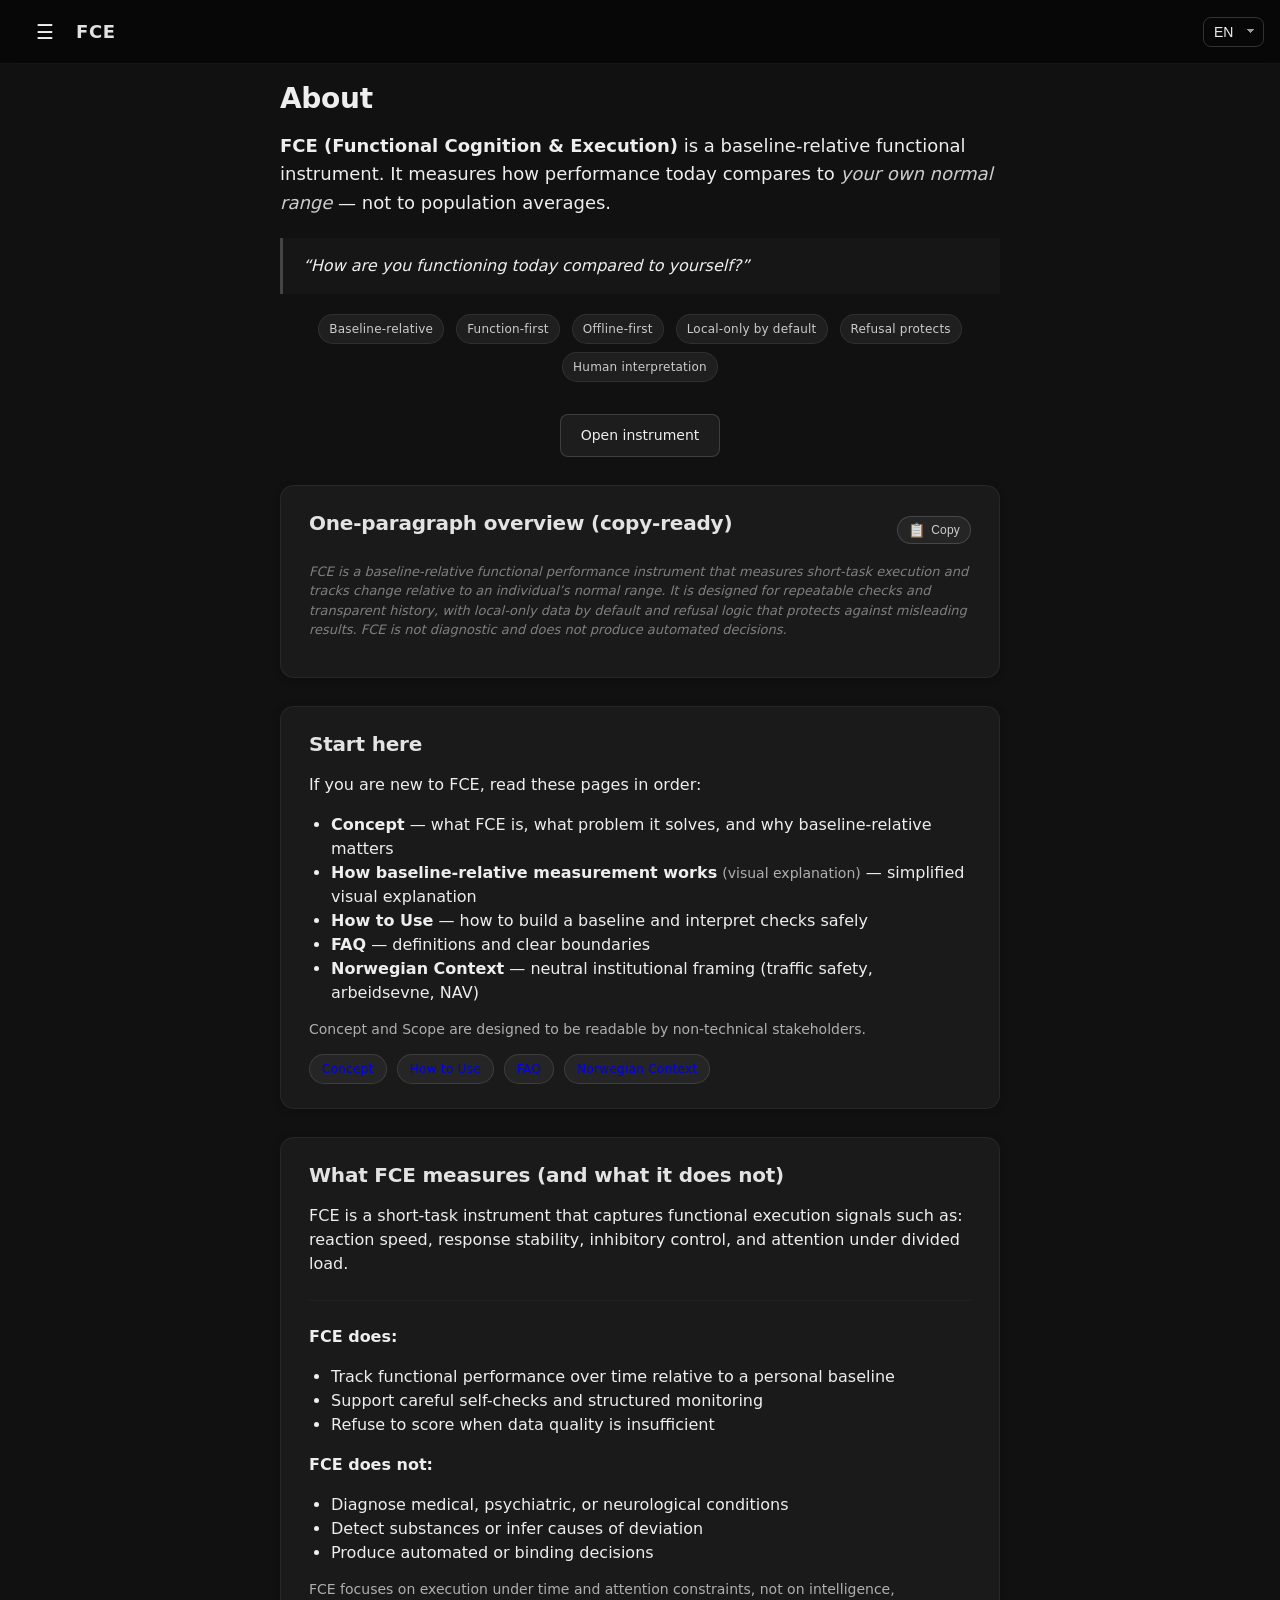
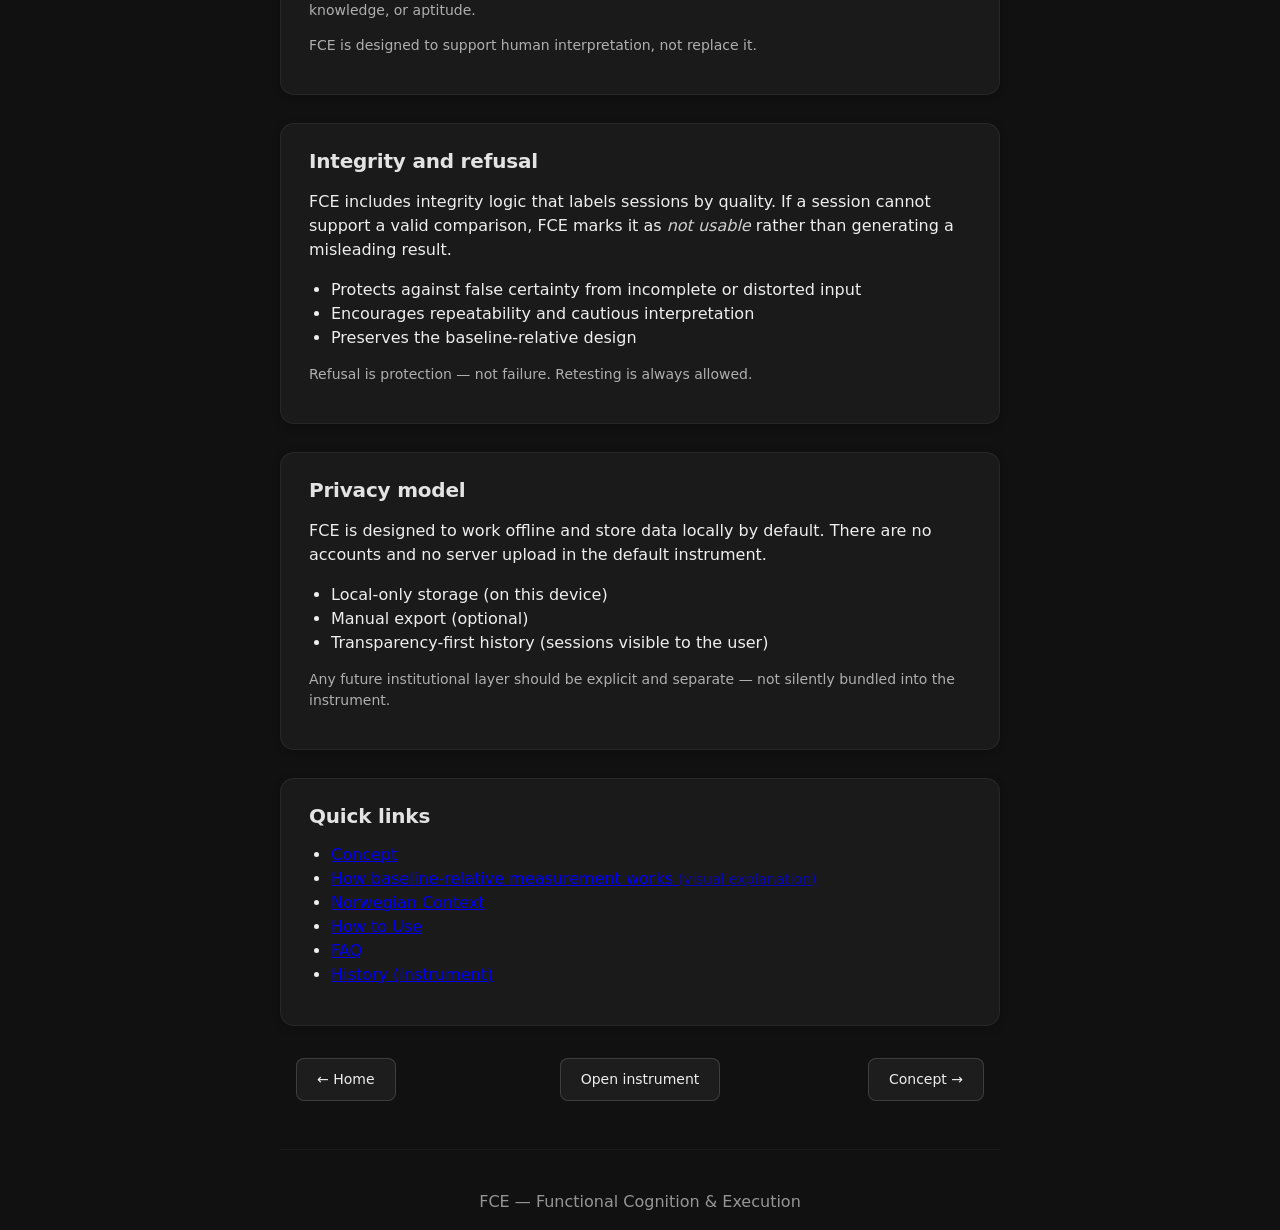
==== about.html @ 50113ef6 "Add first-time onboarding, per-test hints, and fix badge rendering First-time onboarding: - Add onbo" ====
<!DOCTYPE html>
<html lang="en">
<head>
  <meta charset="UTF-8" />
  <meta name="viewport" content="width=device-width, initial-scale=1, viewport-fit=cover" />
  <title>FCE — About</title>
  <link rel="stylesheet" href="style.css" />

  <!-- Remember last visited page -->
  <script>
    try {
      const p = location.pathname.split("/").pop() || "index.html";
      localStorage.setItem("fce_last_page", p);
      // Also track last docs page (exclude index.html)
      if (p && p.endsWith(".html") && !p.includes("index.html")) {
        localStorage.setItem("fce_last_docs_page", p);
      }
    } catch {}
  </script>
</head>

<body>
  <header class="topbar">
    <button id="menuBtn" aria-label="Menu" aria-controls="menu" aria-expanded="false">☰</button>
    <a href="index.html?home=1" class="title" style="text-decoration:none; color:inherit;">FCE</a>
    <span class="topbar-page is-hidden" id="topbarPage"></span>

    <div class="topbar-right">
      <div class="lang-select-wrapper">
        <select id="langSelect" class="lang-select" aria-label="Language">
          <option value="en">EN</option>
          <option value="no">NO</option>
          <option value="lt">LT</option>
        </select>
      </div>
    </div>
  </header>

  <nav id="menu" class="menu">
    <div class="menu-header">
      <button id="closeMenuBtn" class="menu-close-btn" aria-label="Close menu">×</button>
    </div>

    <a class="menu-item" href="index.html?home=1">
      <span class="lang lang-en">Home</span>
      <span class="lang lang-no hidden">Hjem</span>
      <span class="lang lang-lt hidden">Pradžia</span>
    </a>

    <a class="menu-item" href="index.html?view=history">
      <span class="lang lang-en">History</span>
      <span class="lang lang-no hidden">Historikk</span>
      <span class="lang lang-lt hidden">Istorija</span>
    </a>

    <a class="menu-item" href="about.html" aria-current="page">
      <span class="lang lang-en">About</span>
      <span class="lang lang-no hidden">Om</span>
      <span class="lang lang-lt hidden">Apie</span>
    </a>

    <a class="menu-item" href="concept.html">
      <span class="lang lang-en">Concept</span>
      <span class="lang lang-no hidden">Konsept</span>
      <span class="lang lang-lt hidden">Koncepcija</span>
    </a>

    <a class="menu-item" href="scope.html">
      <span class="lang lang-en">Scope &amp; Limits</span>
      <span class="lang lang-no hidden">Omfang &amp; begrensninger</span>
      <span class="lang lang-lt hidden">Apimtis ir ribos</span>
    </a>

    <a class="menu-item" href="norwegian-context.html">
      <span class="lang lang-en">Norwegian Context</span>
      <span class="lang lang-no hidden">Norsk kontekst</span>
      <span class="lang lang-lt hidden">Norvegiškas kontekstas</span>
    </a>

    <a class="menu-item" href="how-to-use.html">
      <span class="lang lang-en">How to Use</span>
      <span class="lang lang-no hidden">Hvordan bruke</span>
      <span class="lang lang-lt hidden">Kaip naudoti</span>
    </a>

    <a class="menu-item" href="how-tests-work.html">
      <span class="lang lang-en">How the tests work</span>
      <span class="lang lang-no hidden">Hvordan testene fungerer</span>
      <span class="lang lang-lt hidden">Kaip veikia testai</span>
    </a>

    <a class="menu-item" href="faq.html">
      <span class="lang lang-en">FAQ</span>
      <span class="lang lang-no hidden">FAQ</span>
      <span class="lang lang-lt hidden">DUK</span>
    </a>
  </nav>

  <div id="menuOverlay" class="menu-overlay hidden"></div>

  <main class="page">
    <section class="container">

      <!-- EN -->
      <div class="lang lang-en">
        <section class="hero">
          <h2>About</h2>

          <p class="lead">
            <strong>FCE (Functional Cognition &amp; Execution)</strong> is a baseline-relative functional instrument.
            It measures how performance today compares to <em>your own normal range</em> — not to population averages.
          </p>

          <blockquote class="quote">
            “How are you functioning today compared to yourself?”
          </blockquote>

          <div style="margin: 18px auto 0; text-align: center; max-width: 720px;">
            <div class="chips" aria-label="FCE principles">
              <span class="chip">Baseline-relative</span>
              <span class="chip">Function-first</span>
              <span class="chip">Offline-first</span>
              <span class="chip">Local-only by default</span>
              <span class="chip">Refusal protects</span>
              <span class="chip">Human interpretation</span>
            </div>
          </div>
        </section>

        <div style="margin: 24px auto; text-align: center; max-width: 760px; padding: 0 16px;">
          <a href="index.html#instrument"
             style="padding: 10px 20px; font-size: 14px; text-decoration: none;
                    border: 1px solid rgba(255,255,255,0.15);
                    border-radius: 8px;
                    background: rgba(255,255,255,0.05);
                    color: #eee;
                    transition: all 0.2s ease;
                    display: inline-block;">
            <span class="lang lang-en">Open instrument</span>
            <span class="lang lang-no hidden">Åpne instrument</span>
            <span class="lang lang-lt hidden">Atidaryti instrumentą</span>
          </a>
        </div>

        <section class="card copy-block">
          <div class="card-utility">
            <h3>One-paragraph overview (copy-ready)</h3>
            <button
              class="copy-btn"
              type="button"
              data-copy-target="#aboutOverviewEn"
              data-tooltip="Copy to clipboard"
              aria-label="Copy overview to clipboard"
            >
              <span class="copy-icon" aria-hidden="true">📋</span>
              <span class="copy-label">Copy</span>
            </button>
          </div>
          <p class="note" id="aboutOverviewEn">
            FCE is a baseline-relative functional performance instrument that measures short-task execution and tracks change relative to an individual&rsquo;s normal range. It is designed for repeatable checks and transparent history, with local-only data by default and refusal logic that protects against misleading results. FCE is not diagnostic and does not produce automated decisions.
          </p>
          <span class="muted copy-status" data-copy-status="en" aria-live="polite"></span>
        </section>

        <section class="card">
          <h3>Start here</h3>
          <p>
            If you are new to FCE, read these pages in order:
          </p>
          <ul>
            <li><strong>Concept</strong> — what FCE is, what problem it solves, and why baseline-relative matters</li>
            <li><strong>How baseline-relative measurement works</strong> <span class="muted">(visual explanation)</span> — simplified visual explanation</li>
            <li><strong>How to Use</strong> — how to build a baseline and interpret checks safely</li>
            <li><strong>FAQ</strong> — definitions and clear boundaries</li>
            <li><strong>Norwegian Context</strong> — neutral institutional framing (traffic safety, arbeidsevne, NAV)</li>
          </ul>
          <p class="muted">
            Concept and Scope are designed to be readable by non-technical stakeholders.
          </p>

          <div style="display:flex; gap:10px; flex-wrap:wrap; margin-top:14px;">
            <a href="concept.html" class="badge" style="text-decoration:none;">Concept</a>
            <a href="how-to-use.html" class="badge" style="text-decoration:none;">How to Use</a>
            <a href="faq.html" class="badge" style="text-decoration:none;">FAQ</a>
            <a href="norwegian-context.html" class="badge" style="text-decoration:none;">Norwegian Context</a>
          </div>

        </section>

        <section class="card">
          <h3>What FCE measures (and what it does not)</h3>
          <p>
            FCE is a short-task instrument that captures functional execution signals such as:
            reaction speed, response stability, inhibitory control, and attention under divided load.
          </p>

          <hr />

          <p><strong>FCE does:</strong></p>
          <ul>
            <li>Track functional performance over time relative to a personal baseline</li>
            <li>Support careful self-checks and structured monitoring</li>
            <li>Refuse to score when data quality is insufficient</li>
          </ul>

          <p><strong>FCE does not:</strong></p>
          <ul>
            <li>Diagnose medical, psychiatric, or neurological conditions</li>
            <li>Detect substances or infer causes of deviation</li>
            <li>Produce automated or binding decisions</li>
          </ul>

          <p class="muted">
            FCE focuses on execution under time and attention constraints, not on intelligence, knowledge, or aptitude.
          </p>

          <p class="muted">
            FCE is designed to support human interpretation, not replace it.
          </p>
        </section>

        <section class="card">
          <h3>Integrity and refusal</h3>
          <p>
            FCE includes integrity logic that labels sessions by quality. If a session cannot support a valid comparison,
            FCE marks it as <em>not usable</em> rather than generating a misleading result.
          </p>
          <ul>
            <li>Protects against false certainty from incomplete or distorted input</li>
            <li>Encourages repeatability and cautious interpretation</li>
            <li>Preserves the baseline-relative design</li>
          </ul>
          <p class="muted">
            Refusal is protection — not failure. Retesting is always allowed.
          </p>
        </section>

        <section class="card">
          <h3>Privacy model</h3>
          <p>
            FCE is designed to work offline and store data locally by default.
            There are no accounts and no server upload in the default instrument.
          </p>
          <ul>
            <li>Local-only storage (on this device)</li>
            <li>Manual export (optional)</li>
            <li>Transparency-first history (sessions visible to the user)</li>
          </ul>
          <p class="muted">
            Any future institutional layer should be explicit and separate — not silently bundled into the instrument.
          </p>
        </section>

        <section class="card">
          <h3>Quick links</h3>
          <ul>
            <li><a href="concept.html">Concept</a></li>
            <li><a href="baseline-relative.html">How baseline-relative measurement works <span class="muted">(visual explanation)</span></a></li>
            <li><a href="norwegian-context.html">Norwegian Context</a></li>
            <li><a href="how-to-use.html">How to Use</a></li>
            <li><a href="faq.html">FAQ</a></li>
            <li><a href="index.html?view=history">History (instrument)</a></li>
          </ul>
        </section>
      </div>

      <!-- LT -->
      <div class="lang lang-lt hidden">
        <section class="hero">
          <h2>Apie FCE</h2>
          <p class="lead">
            <strong>FCE (Functional Cognition &amp; Execution)</strong> yra su asmeniniu baziniu lygiu lyginamas funkcinio vertinimo instrumentas.
            Jis skirtas pakartojamai stebėsenai: kaip vykdymas veikia šiandien, palyginti su jūsų įprastu lygiu.
          </p>

          <div style="margin: 18px auto 0; text-align: center; max-width: 720px;">
            <div class="chips" aria-label="FCE santrauka">
              <span class="chip">Funkcija</span>
              <span class="chip">Palyginimas su baze</span>
              <span class="chip">Vietinė saugykla</span>
              <span class="chip">Skaidri istorija</span>
              <span class="chip">Atsisakymas saugo</span>
            </div>
          </div>
        </section>

        <div style="margin: 24px auto; text-align: center; max-width: 760px; padding: 0 16px;">
          <a href="index.html#instrument"
             style="padding: 10px 20px; font-size: 14px; text-decoration: none;
                    border: 1px solid rgba(255,255,255,0.15);
                    border-radius: 8px;
                    background: rgba(255,255,255,0.05);
                    color: #eee;
                    transition: all 0.2s ease;
                    display: inline-block;">
            <span class="lang lang-en">Open instrument</span>
            <span class="lang lang-no hidden">Åpne instrument</span>
            <span class="lang lang-lt hidden">Atidaryti instrumentą</span>
          </a>
        </div>

        <section class="card copy-block">
          <div class="card-utility">
            <h3>Trumpa apžvalga (paruošta kopijuoti)</h3>
            <button
              class="copy-btn"
              type="button"
              data-copy-target="#aboutOverviewLt"
              data-tooltip="Kopijuoti"
              aria-label="Kopijuoti trumpą apžvalgą"
            >
              <span class="copy-icon" aria-hidden="true">📋</span>
              <span class="copy-label">Kopijuoti</span>
            </button>
          </div>

          <p class="note" id="aboutOverviewLt">
            FCE yra su asmeniniu baziniu lygiu lyginamas funkcinio vykdymo instrumentas, matuojantis trumpų užduočių vykdymą ir sekantis pokytį
            palyginti su individo įprastu diapazonu. Jis skirtas pakartojamoms patikroms ir skaidriai istorijai, su vietine saugykla pagal nutylėjimą
            ir atsisakymo logika, saugančia nuo klaidinančių rezultatų. FCE nediagnozuoja ir nepateikia automatizuotų sprendimų.
          </p>

          <span class="muted copy-status" data-copy-status="lt" aria-live="polite"></span>
        </section>

        <section class="card">
          <h3>Kas FCE yra</h3>
          <ul>
            <li><strong>Funkcinis instrumentas:</strong> matuoja vykdymą trumpose užduotyse.</li>
            <li><strong>Su baziniu lygiu lyginamas:</strong> lygina su asmeniniu baziniu lygiu, o ne su populiacijos normomis.</li>
            <li><strong>Pakartojamas:</strong> sukurtas stebėti pokyčius laikui bėgant.</li>
            <li><strong>Saugus pagal dizainą:</strong> atsisako pateikti rezultatą, kai duomenys nepatikimi.</li>
          </ul>
        </section>

        <section class="card">
          <h3>Kam tai skirta</h3>
          <p>
            FCE gali būti naudojama asmeninei stebėsenai, tyrimų kontekstuose ar kaip papildomas signalas funkcinio vertinimo procesuose,
            kai reikalingas skaidrus ir pakartojamas vykdymo matas.
          </p>
          <p class="muted">
            FCE nėra diagnostinis įrankis ir nėra skirtas automatizuoti sprendimų priėmimą.
          </p>
        </section>

        <section class="card">
          <h3>Greiti nuorodos</h3>
          <ul>
            <li><a href="concept.html">Koncepcija</a></li>
            <li><a href="baseline-relative.html">Kaip veikia palyginimas su baziniu lygiu <span class="muted">(vizualus paaiškinimas)</span></a></li>
            <li><a href="norwegian-context.html">Norvegiškas kontekstas</a></li>
            <li><a href="how-to-use.html">Kaip naudoti</a></li>
            <li><a href="faq.html">DUK</a></li>
            <li><a href="index.html?view=history">Istorija (instrumentas)</a></li>
          </ul>
        </section>

        <section class="card">
          <h3>Privatumas (pagal nutylėjimą)</h3>
          <p>
            FCE sukurta taip, kad pagal nutylėjimą veiktų lokaliai: be paskyrų, be privalomų įkėlimų, be stebėjimo.
            Sesijų istorija saugoma įrenginyje, o eksportas (jei naudojamas) yra vartotojo veiksmas.
          </p>
        </section>
      </div>

      <!-- NO -->
      <div class="lang lang-no hidden">
        <section class="hero">
          <h2>Om</h2>

          <p class="lead">
            <strong>FCE (Functional Cognition &amp; Execution)</strong> er et baseline-relativt, funksjonelt instrument.
            Det måler hvordan prestasjon i dag sammenlignes med <em>din egen normal</em> — ikke med befolkningsgjennomsnitt.
          </p>

          <blockquote class="quote">
            «Hvordan fungerer du i dag sammenlignet med deg selv?»
          </blockquote>

          <div style="margin: 18px auto 0; text-align: center; max-width: 720px;">
            <div class="chips" aria-label="FCE prinsipper">
              <span class="chip">Baseline-relativ</span>
              <span class="chip">Funksjon først</span>
              <span class="chip">Offline først</span>
              <span class="chip">Lokalt som standard</span>
              <span class="chip">Avslag beskytter</span>
              <span class="chip">Menneskelig tolkning</span>
            </div>
          </div>
        </section>

        <div style="margin: 24px auto; text-align: center; max-width: 760px; padding: 0 16px;">
          <a href="index.html#instrument"
             style="padding: 10px 20px; font-size: 14px; text-decoration: none;
                    border: 1px solid rgba(255,255,255,0.15);
                    border-radius: 8px;
                    background: rgba(255,255,255,0.05);
                    color: #eee;
                    transition: all 0.2s ease;
                    display: inline-block;">
            Åpne instrument
          </a>
        </div>

        <section class="card copy-block">
          <div class="card-utility">
            <h3>Kort oversikt (klar til å kopiere)</h3>
            <button
              class="copy-btn"
              type="button"
              data-copy-target="#aboutOverviewNo"
              data-tooltip="Kopier"
              aria-label="Kopier oversikt"
            >
              <span class="copy-icon" aria-hidden="true">📋</span>
              <span class="copy-label">Kopier</span>
            </button>
          </div>
          <p class="note" id="aboutOverviewNo">
            FCE er et baseline-relativt instrument for funksjonell prestasjon som måler utførelse i korte oppgaver og følger endring relativt til individets normalområde. Det er laget for repeterbare sjekker og transparent historikk, med lokal lagring som standard og avslaglogikk som beskytter mot misvisende resultater. FCE er ikke diagnostisk og gir ikke automatiserte beslutninger.
          </p>
          <span class="muted copy-status" data-copy-status="no" aria-live="polite"></span>
        </section>

        <section class="card">
          <h3>Start her</h3>
          <p>
            Hvis du er ny til FCE, les disse sidene i rekkefølge:
          </p>
          <ul>
            <li><strong>Konsept</strong> — hva FCE er, hvilket problem det løser, og hvorfor baseline-relativt er viktig</li>
            <li><strong>Hvordan bruke</strong> — hvordan bygge baseline og tolke sjekk på en trygg måte</li>
            <li><strong>FAQ</strong> — definisjoner og tydelige grenser</li>
            <li><strong>Norsk kontekst</strong> — nøktern institusjonell ramme (trafikksikkerhet, arbeidsevne, NAV)</li>
          </ul>
          <p class="muted">
            Konsept og omfang er laget for å være lesbart også for ikke-tekniske interessenter.
          </p>

          <div style="display:flex; gap:10px; flex-wrap:wrap; margin-top:14px;">
            <a href="concept.html" class="badge" style="text-decoration:none;">Konsept</a>
            <a href="how-to-use.html" class="badge" style="text-decoration:none;">Hvordan bruke</a>
            <a href="faq.html" class="badge" style="text-decoration:none;">FAQ</a>
            <a href="norwegian-context.html" class="badge" style="text-decoration:none;">Norsk kontekst</a>
          </div>
        </section>

        <section class="card">
          <h3>Hva FCE måler (og hva det ikke gjør)</h3>
          <p>
            FCE er et kort-oppgave instrument som fanger funksjonelle utførelsessignaler som:
            reaksjonshastighet, responsstabilitet, inhibisjonskontroll og oppmerksomhet under delt belastning.
          </p>

          <hr />

          <p><strong>FCE gjør:</strong></p>
          <ul>
            <li>Følge funksjonell prestasjon over tid, relativt til personlig baseline</li>
            <li>Støtte forsiktige selv-sjekker og strukturert oppfølging</li>
            <li>Gi avslag når datakvaliteten ikke er god nok</li>
          </ul>

          <p><strong>FCE gjør ikke:</strong></p>
          <ul>
            <li>Stille medisinske, psykiatriske eller nevrologiske diagnoser</li>
            <li>Påvise rusmidler eller trekke slutninger om årsak</li>
            <li>Gi automatiserte eller bindende beslutninger</li>
          </ul>

          <p class="muted">
            FCE fokuserer på utførelse under tid- og oppmerksomhetskrav, ikke på intelligens, kunnskap eller evnenivå.
          </p>

          <p class="muted">
            FCE er laget for å støtte menneskelig vurdering, ikke erstatte den.
          </p>
        </section>

        <section class="card">
          <h3>Integritet og avslag</h3>
          <p>
            FCE har integritetslogikk som merker økter etter kvalitet. Hvis en økt ikke kan gi en gyldig sammenligning,
            markeres den som <em>ikke brukbar</em> i stedet for å gi et misvisende resultat.
          </p>
          <ul>
            <li>Beskytter mot falsk sikkerhet fra ufullstendig eller forstyrret input</li>
            <li>Oppmuntrer repeterbarhet og varsom tolkning</li>
            <li>Bevarer baseline-relativt design</li>
          </ul>
          <p class="muted">
            Avslag er beskyttelse — ikke feil. Du kan alltid teste på nytt.
          </p>
        </section>

        <section class="card">
          <h3>Personvernmodell</h3>
          <p>
            FCE er designet for å fungere offline og lagre data lokalt som standard.
            Det er ingen konto og ingen serveropplasting i standard-instrumentet.
          </p>
          <ul>
            <li>Lokal lagring (på denne enheten)</li>
            <li>Manuell eksport (valgfritt)</li>
            <li>Transparens-først historikk (økter synlige for brukeren)</li>
          </ul>
          <p class="muted">
            Eventuelle fremtidige institusjonelle lag må være eksplisitte og separate — ikke skjult innebygd.
          </p>
        </section>

        <section class="card">
          <h3>Hurtiglenker</h3>
          <ul>
            <li><a href="concept.html">Konsept</a></li>
            <li><a href="norwegian-context.html">Norsk kontekst</a></li>
            <li><a href="how-to-use.html">Hvordan bruke</a></li>
            <li><a href="faq.html">FAQ</a></li>
            <li><a href="index.html?view=history">Historikk (instrument)</a></li>
          </ul>
        </section>
      </div>

      <nav class="docs-nav">
        <div class="docs-nav-left">
          <a href="index.html?home=1" class="docs-nav-btn">
            <span class="lang lang-en">← Home</span>
            <span class="lang lang-no hidden">← Hjem</span>
            <span class="lang lang-lt hidden">← Pradžia</span>
          </a>
        </div>

        <div class="docs-nav-center">
          <a href="index.html#instrument" class="docs-nav-btn">
            <span class="lang lang-en">Open instrument</span>
            <span class="lang lang-no hidden">Åpne instrument</span>
            <span class="lang lang-lt hidden">Atidaryti instrumentą</span>
          </a>
        </div>

        <div class="docs-nav-right">
          <a href="concept.html" class="docs-nav-btn">
            <span class="lang lang-en">Concept →</span>
            <span class="lang lang-no hidden">Konsept →</span>
            <span class="lang lang-lt hidden">Koncepcija →</span>
          </a>
        </div>
      </nav>

      <footer class="footer muted">
        <p>FCE — Functional Cognition &amp; Execution</p>
      </footer>
    </section>
  </main>

  <script>
    (function () {
      const menu = document.getElementById("menu");
      const overlay = document.getElementById("menuOverlay");
      const menuBtn = document.getElementById("menuBtn");
      const closeMenuBtn = document.getElementById("closeMenuBtn");

      function openMenu() {
        menu.classList.add("open");
        overlay.classList.remove("hidden");
        document.body.classList.add("menu-open");
        if (menuBtn) menuBtn.setAttribute("aria-expanded", "true");
      }

      function closeMenu() {
        menu.classList.remove("open");
        overlay.classList.add("hidden");
        document.body.classList.remove("menu-open");
        if (menuBtn) menuBtn.setAttribute("aria-expanded", "false");
      }

      menuBtn && menuBtn.addEventListener("click", () => {
        if (menu.classList.contains("open")) closeMenu();
        else openMenu();
      });

      closeMenuBtn && closeMenuBtn.addEventListener("click", closeMenu);
      overlay && overlay.addEventListener("click", closeMenu);

      document.addEventListener("keydown", (e) => {
        if (e.key === "Escape" && menu.classList.contains("open")) closeMenu();
      });

      // Close menu when clicking menu items (skip disabled items)
      document.querySelectorAll(".menu-item").forEach(item => {
        item.addEventListener("click", (e) => {
          if (!item.classList.contains("is-disabled")) closeMenu();
          else e.preventDefault();
        });
      });

      const LANG_KEY = "fce_lang";
      const hasLtContent = !!document.querySelector(".lang-lt");
      
      // Check for legacy key first, then use fce_lang
      let currentLang = localStorage.getItem(LANG_KEY);
      if (!currentLang) {
        const oldLang = localStorage.getItem("fce_lang_v1");
        if (oldLang) {
          currentLang = oldLang;
          try { localStorage.setItem(LANG_KEY, currentLang); } catch {}
        } else {
          currentLang = "en";
        }
      }

      // Fallback: if LT is selected but page has no LT content, use EN
      if (currentLang === "lt" && !hasLtContent) {
        currentLang = "en";
        try { localStorage.setItem(LANG_KEY, currentLang); } catch {}
      }

      const langSelect = document.getElementById("langSelect");
      
      // Ensure LT option exists (selector parity across pages)
      if (langSelect) {
        const hasLtOption = Array.from(langSelect.options).some(opt => opt.value === "lt");
        if (!hasLtOption) {
          const ltOption = document.createElement("option");
          ltOption.value = "lt";
          ltOption.textContent = "LT";
          langSelect.appendChild(ltOption);
        }
      }
      
      if (langSelect) langSelect.value = currentLang;

      const I18N_PAGES = {
        en: {
          about: "About",
          concept: "Concept",
          scope: "Scope & Limits",
          "norwegian-context": "Norwegian Context",
          "how-to-use": "How to use",
          faq: "FAQ"
        },
        no: {
          about: "Om",
          concept: "Konsept",
          scope: "Omfang & begrensninger",
          "norwegian-context": "Norsk kontekst",
          "how-to-use": "Hvordan bruke",
          faq: "FAQ"
        },
        lt: {
          about: "Apie",
          concept: "Koncepcija",
          scope: "Apimtis ir ribos",
          "norwegian-context": "Norvegiškas kontekstas",
          "how-to-use": "Kaip naudoti",
          faq: "DUK"
        }
      };

      function getPageTitle(lang) {
        const pageName = (location.pathname.split("/").pop() || "about.html").replace(".html", "");
        return (I18N_PAGES[lang] && I18N_PAGES[lang][pageName])
          ? I18N_PAGES[lang][pageName]
          : (I18N_PAGES.en[pageName] || "About");
      }

      function updateTopbarPage() {
        const topbarPage = document.getElementById("topbarPage");
        if (topbarPage) {
          topbarPage.textContent = getPageTitle(currentLang);
        }
      }

      function applyLanguage(lang) {
        // Determine content language (with fallback)
        let contentLang = lang;
        if (contentLang === "lt" && !hasLtContent) {
          contentLang = "en";
        }
        
        // Determine UI language (LT labels now available)
        const uiLang = contentLang;
        
        currentLang = contentLang;
        try { localStorage.setItem(LANG_KEY, contentLang); } catch {}
        if (langSelect) langSelect.value = currentLang;

        // Apply content visibility
        document.querySelectorAll(".lang-en").forEach(el => el.classList.toggle("hidden", contentLang !== "en"));
        document.querySelectorAll(".lang-no").forEach(el => el.classList.toggle("hidden", contentLang !== "no"));
        document.querySelectorAll(".lang-lt").forEach(el => el.classList.toggle("hidden", contentLang !== "lt"));

        // Apply UI label visibility (menu/nav items)
        document.querySelectorAll(".menu .lang-en, .docs-nav .lang-en").forEach(el => {
          el.classList.toggle("hidden", uiLang !== "en");
        });
        document.querySelectorAll(".menu .lang-no, .docs-nav .lang-no").forEach(el => {
          el.classList.toggle("hidden", uiLang !== "no");
        });
        document.querySelectorAll(".menu .lang-lt, .docs-nav .lang-lt").forEach(el => {
          el.classList.toggle("hidden", uiLang !== "lt");
        });

        updateTopbarPage();
        setupScrollObserver();
      }

      let scrollObserver = null;
      function setupScrollObserver() {
        if (scrollObserver) scrollObserver.disconnect();

        const pageHeading = document.querySelector(".lang:not(.hidden) .hero h2") || document.querySelector(".hero h2");
        const topbarPage = document.getElementById("topbarPage");
        if (!topbarPage || !pageHeading) return;

        function updateVisibility(isIntersecting) {
          if (isIntersecting) topbarPage.classList.add("is-hidden");
          else topbarPage.classList.remove("is-hidden");
        }

        scrollObserver = new IntersectionObserver((entries) => {
          entries.forEach(entry => updateVisibility(entry.isIntersecting));
        }, { threshold: 0.25 });

        scrollObserver.observe(pageHeading);
      }

      langSelect && langSelect.addEventListener("change", (e) => applyLanguage(e.target.value));

      // Track navigation to baseline-relative.html
      document.querySelectorAll('a[href="baseline-relative.html"]').forEach(link => {
        link.addEventListener("click", () => {
          try {
            const sourceUrl = window.location.href.split('#')[0]; // Remove hash for consistent URLs
            const scrollPos = window.scrollY || window.pageYOffset || 0;
            sessionStorage.setItem("fce_baseline_relative_source", sourceUrl);
            sessionStorage.setItem("fce_baseline_relative_scroll", String(scrollPos));
          } catch (e) {
            // Ignore storage errors
          }
        });
      });

      // Init
      applyLanguage(currentLang);
      
      // Restore scroll position if returning from baseline-relative.html
      try {
        const restoreScroll = sessionStorage.getItem("fce_restore_scroll");
        if (restoreScroll) {
          sessionStorage.removeItem("fce_restore_scroll");
          const scrollPos = parseInt(restoreScroll, 10);
          if (!isNaN(scrollPos) && scrollPos > 0) {
            // Use requestAnimationFrame to ensure page has rendered
            requestAnimationFrame(() => {
              window.scrollTo(0, scrollPos);
            });
          }
        }
      } catch (e) {
        // Ignore storage errors
      }
    })();
  </script>
  <script src="docs.js"></script>
</body>
</html>
---- style.css ----
:root {
    --topbar-h: 64px;
    --container-max: 760px;      /* matches .container width: min(760px, 100%) */
    --back-btn-w: 92px;          /* approx width of the back pill */
    --back-gap: 16px;            /* spacing between button and container */
  }

  html, body {
    overflow-x: hidden;
  }

  /* Improved base typography and body styling */
  body {
    font-family: system-ui, -apple-system, BlinkMacSystemFont, "Segoe UI", sans-serif;
    background: #111;
    color: #eee;
    margin: 0;
    padding: 0;
    min-height: 100vh;
    overflow-y: auto;
    -webkit-font-smoothing: antialiased;
    -moz-osx-font-smoothing: grayscale;
    line-height: 1.5;
  }

  main {
    width: 100%;
    display: flex;
    justify-content: center;
    padding-top: calc(var(--topbar-h) + 18px);
    overflow: visible; /* Allow sticky children to work */
  }
  
  .content,
  .page {
    padding-top: calc(var(--topbar-h) + 18px);
  }
  
  .view {
    width: 100%;
    overflow: visible; /* Allow sticky positioning to work */
  }
  
  .container {
    width: min(760px, 100%);
    margin: 0 auto;
  }

  .container.instrument {
    width: min(720px, 100%);
    margin: 0 auto;
    text-align: center;
  }
  
  /* Improved controls spacing */
  .controls {
    margin: 20px auto 0;
    width: min(760px, 100%);
  }

  /* Improved spacing for config and action rows */
  .config-row,
  .action-row,
  .secondary-row {
    display: flex;
    gap: 12px;
    justify-content: center;
    align-items: center;
    flex-wrap: wrap;
    margin: 12px 0;
  }
  
  .config-row label {
    font-weight: 500;
    font-size: 14px;
    color: #ddd;
    opacity: 0.9;
  }

  /* Make action buttons feel primary and consistent */
  .action-row button {
    min-width: 220px;
  }

  /* Reset should never float weirdly */
  .secondary-row button {
    min-width: 140px;
    opacity: 0.9;
  }

  /* On smaller widths: stack primary actions */
  @media (max-width: 720px) {
    .action-row {
      flex-direction: column;
    }
    .action-row button {
      width: 100%;
      max-width: 360px;
    }
    .config-row {
      justify-content: center;
    }
  }
  
  /* Enhanced form input styling */
  input[type="number"],
  input.text,
  select {
    padding: 9px 12px;
    font-size: 15px;
    background: rgba(255, 255, 255, 0.05);
    border: 1px solid rgba(255, 255, 255, 0.12);
    border-radius: 8px;
    color: #eee;
    transition: all 0.2s ease;
    outline: none;
  }
  
  input[type="number"]:focus,
  input.text:focus,
  select:focus {
    background: rgba(255, 255, 255, 0.08);
    border-color: rgba(255, 255, 255, 0.25);
    box-shadow: 0 0 0 3px rgba(255, 255, 255, 0.1);
  }
  
  input[type="number"] {
    width: 80px;
  }
  
  input.text {
    flex: 1;
    min-width: 200px;
  }
  
  /* Modern button styles with hover/active/disabled states */
  button {
    padding: 12px 20px;
    font-size: 15px;
    font-weight: 500;
    cursor: pointer;
    border: 1px solid rgba(255, 255, 255, 0.15);
    background: rgba(255, 255, 255, 0.05);
    color: #eee;
    border-radius: 10px;
    transition: all 0.2s ease;
    letter-spacing: 0.2px;
    outline: none;
  }
  
  button:hover:not(:disabled) {
    background: rgba(255, 255, 255, 0.1);
    border-color: rgba(255, 255, 255, 0.25);
    transform: translateY(-1px);
    box-shadow: 0 2px 8px rgba(0, 0, 0, 0.3);
  }
  
  button:active:not(:disabled) {
    transform: translateY(0);
    box-shadow: 0 1px 4px rgba(0, 0, 0, 0.2);
    background: rgba(255, 255, 255, 0.08);
  }
  
  button:disabled {
    opacity: 0.4;
    cursor: not-allowed;
    transform: none;
    box-shadow: none;
  }
  
  button:focus-visible {
    outline: 2px solid rgba(255, 255, 255, 0.3);
    outline-offset: 2px;
  }
  
  /* Action row buttons (primary actions) */
  .action-row button {
    background: rgba(255, 255, 255, 0.08);
    border-color: rgba(255, 255, 255, 0.2);
    font-weight: 600;
  }
  
  .action-row button:hover:not(:disabled) {
    background: rgba(255, 255, 255, 0.12);
    border-color: rgba(255, 255, 255, 0.3);
  }
  
  button.secondary {
    opacity: 0.85;
    background: rgba(255, 255, 255, 0.03);
    border-color: rgba(255, 255, 255, 0.1);
  }
  
  button.secondary:hover:not(:disabled) {
    opacity: 1;
    background: rgba(255, 255, 255, 0.06);
  }
  
  /* Test area with smooth visibility transitions */
  .test-area {
    width: 100%;
    max-width: 520px;
    height: 200px;
    margin: 16px auto;
    background: #151515;
    border: 2px solid rgba(255, 255, 255, 0.08);
    display: flex;
    justify-content: center;
    align-items: center;
    user-select: none;
    border-radius: 14px;
    position: relative;
    box-shadow: inset 0 2px 8px rgba(0, 0, 0, 0.3);
    transition: border-color 0.3s ease, background-color 0.3s ease;
  }
  
  .test-area:not(.hidden) {
    border-color: rgba(255, 255, 255, 0.15);
    background: #121212;
    animation: testAreaFadeIn 0.3s ease-out;
  }
  
  @keyframes testAreaFadeIn {
    0% {
      opacity: 0;
      transform: scale(0.98);
    }
    100% {
      opacity: 1;
      transform: scale(1);
    }
  }
  
  /* Stimulus text styling with smooth appearance */
  .test-area:not(.hidden) {
    font-size: clamp(24px, 5vw, 32px);
    font-weight: 600;
    letter-spacing: 0.5px;
    color: #eee;
    text-align: center;
    line-height: 1.2;
  }
  
  /* Subtle pulse animation for active test area */
  @keyframes subtlePulse {
    0%, 100% {
      box-shadow: inset 0 2px 8px rgba(0, 0, 0, 0.3);
    }
    50% {
      box-shadow: inset 0 2px 8px rgba(0, 0, 0, 0.4), 0 0 0 1px rgba(255, 255, 255, 0.05);
    }
  }
  
  .test-area:not(.hidden):focus-within {
    animation: subtlePulse 2s ease-in-out infinite;
  }
  
  /* Flash overlay with smooth fade transitions */
  .flash-overlay {
    position: absolute;
    width: 24px;
    height: 24px;
    background: #4af;
    border-radius: 50%;
    pointer-events: none;
    top: 20px;
    right: 20px;
    z-index: 10;
    box-shadow: 0 0 16px rgba(68, 170, 255, 0.9), 0 0 32px rgba(68, 170, 255, 0.5);
    opacity: 0;
    transform: scale(0.8);
    transition: opacity 0.2s ease, transform 0.2s ease;
  }
  
  .flash-overlay:not(.hidden) {
    opacity: 1;
    transform: scale(1);
    animation: flashPulse 0.3s ease-out;
  }
  
  @keyframes flashPulse {
    0% {
      transform: scale(0.6);
      opacity: 0;
    }
    50% {
      transform: scale(1.1);
    }
    100% {
      transform: scale(1);
      opacity: 1;
    }
  }
  
  .hidden {
    display: none;
  }

  /* Session panel sticky header */
  .sticky-header {
    position: sticky;
    top: 0;
    z-index: 5;
    background: rgba(18, 18, 20, 0.92);
    backdrop-filter: blur(6px);
    border-bottom: 1px solid rgba(255,255,255,0.08);
    padding: 10px 12px;
    margin: -10px -12px 10px;
    border-radius: 12px 12px 0 0;
    flex-shrink: 0;
  }

  .sticky-header p {
    margin: 0;
  }
  
  .sticky-header h2 {
    margin: 0 0 8px 0;
    font-size: 17px;
    font-weight: 600;
    letter-spacing: 0.2px;
    color: #eee;
    opacity: 0.95;
  }
  
  
  /* Session trials scrollable container */
  .session-trials {
    /* Keep it scrollable and fixed-height */
    overflow-y: auto;
    flex: 1 1 auto;
    min-height: 0;

    /* Ensure at least 5 trials visible before scrolling starts */
    /* Each trial: ~1.45em line-height + 4px margin-bottom + 4px padding = ~2em total */
    /* 5 trials * 2em + padding (6px top + 6px bottom = 12px) = ~10em + 12px */
    line-height: 1.45;
    max-height: calc(5 * 2em + 16px); /* 5 full trials visible before scroll */
    padding-top: 6px;
    padding-bottom: 6px;
    padding-left: 20px;
    padding-right: 4px;
    margin: 0;

    /* Prevent scroll chaining to the page */
    overscroll-behavior: contain;
    scroll-behavior: smooth;
    overflow-x: hidden;
    
    font-size: 14px;
    color: #ddd;
    /* Ensure scrolling is always enabled */
    -webkit-overflow-scrolling: touch;
    position: relative;
  }
  
  /* Subtle top fade overlay - graceful fade for older items as they scroll upward */
  .session-trials::before {
    content: "";
    position: absolute;
    top: 0;
    left: 0;
    right: 0;
    height: 24px;
    background: linear-gradient(to bottom, 
      rgba(26, 26, 26, 0.95) 0%,
      rgba(26, 26, 26, 0.75) 40%,
      rgba(26, 26, 26, 0.35) 75%,
      rgba(26, 26, 26, 0) 100%
    );
    pointer-events: none;
    z-index: 2;
  }
  
  /* Ensure trial list items don't cause overflow */
  .session-trials li {
    flex-shrink: 0;
    margin-bottom: 4px;
    padding: 2px 0;
    transition: opacity 120ms ease, transform 120ms ease;
  }
  
  /* Trial emphasis: opacity-based, never hide (no display:none) */
  .session-trials li.is-latest {
    opacity: 1;
    font-weight: 650;
  }

  .session-trials li.is-2nd {
    opacity: 0.95;
  }

  .session-trials li.is-3rd {
    opacity: 0.78;
  }

  .session-trials li.is-4th {
    opacity: 0.60;
  }

  .session-trials li.is-5th {
    opacity: 0.42;
  }

  .session-trials li.is-older {
    opacity: 0.25; /* still visible when you scroll up */
    font-weight: 400;
  }
  
  /* Scrollbar styling for trial list */
  .session-trials::-webkit-scrollbar {
    width: 6px;
  }
  
  .session-trials::-webkit-scrollbar-track {
    background: rgba(255, 255, 255, 0.03);
    border-radius: 3px;
  }
  
  .session-trials::-webkit-scrollbar-thumb {
    background: rgba(255, 255, 255, 0.15);
    border-radius: 3px;
  }
  
  .session-trials::-webkit-scrollbar-thumb:hover {
    background: rgba(255, 255, 255, 0.25);
  }
  
  /* Trial list base spacing (do NOT control scrolling here; .session-trials does) */
  #trialList {
    margin: 0;
    padding-left: 20px;
    padding-right: 4px;
  }
  
  #trialList li {
    margin-bottom: 4px;
    padding: 2px 0;
  }
  
  /* Hide empty elements when no session is active */
  .sticky-header:empty,
  .sticky-header p:empty {
    display: none;
  }
  
  #summary:empty {
    display: none;
  }
  
  /* Card/Panel styling with improved spacing and visual hierarchy */
  .panel {
    overflow: hidden;
    width: 100%;
    margin: 16px auto;
    text-align: left;
    background: #1a1a1a;
    border: 1px solid rgba(255, 255, 255, 0.06);
    border-radius: 14px;
    padding: 20px 18px;
    box-shadow: 0 2px 8px rgba(0, 0, 0, 0.2);
    transition: border-color 0.2s ease, box-shadow 0.2s ease;
    display: flex;
    flex-direction: column;
    max-height: calc(100vh - var(--topbar-h) - 120px);
  }
  
  .panel:hover {
    border-color: rgba(255, 255, 255, 0.1);
    box-shadow: 0 4px 12px rgba(0, 0, 0, 0.3);
  }
  
  /* Session panel: fixed-height card that doesn't push page down */
  .panel.session-panel {
    display: flex !important;
    flex-direction: column !important;
    /* Keep the card within the viewport so it won't grow and push the page */
    max-height: calc(100vh - var(--topbar-h) - 140px) !important;
    height: auto;
    overflow: hidden !important;
    overflow-anchor: none; /* reduce browser scroll-jumps on append */
    /* Prevent any content from expanding the panel */
    box-sizing: border-box;
  }
  
  /* Session trials must remain scrollable even after session ends */
  .panel.session-panel .session-trials {
    flex: 1 1 auto;
    min-height: 0;
    /* max-height is set in base .session-trials rule (fixed 5-line window) */
    overflow-y: auto !important;
    overflow-x: hidden;
    overscroll-behavior: contain; /* Prevent scroll chaining to the page */
    box-sizing: border-box;
  }
  
  /* Ensure summary doesn't interfere with flex layout */
  .panel.session-panel #summary {
    flex-shrink: 0;
    margin-top: 12px;
    overflow: visible;
  }
  
  .panel h2 {
    margin: 0 0 12px 0;
    font-size: 17px;
    font-weight: 600;
    letter-spacing: 0.2px;
    color: #eee;
    opacity: 0.95;
  }

  /* Utility header for cards (title left, actions right) */
  .card-utility {
    display: flex;
    align-items: center;
    justify-content: space-between;
    gap: 12px;
  }

  .card-utility h3 {
    margin: 0;
  }

  /* Copy-ready blocks */
  .copy-block {
    position: relative;
  }

  .copy-btn {
    display: inline-flex;
    align-items: center;
    gap: 6px;

    padding: 6px 10px;
    font-size: 12px;
    line-height: 1;

    border-radius: 999px;
    border: 1px solid rgba(255,255,255,0.18);
    background: rgba(255,255,255,0.06);
    color: #eee;

    cursor: pointer;
    opacity: 0.85;

    transition:
      background 0.2s ease,
      border-color 0.2s ease,
      box-shadow 0.2s ease,
      opacity 0.2s ease,
      transform 0.15s ease;
  }

  .copy-btn:hover {
    opacity: 1;
    background: rgba(255,255,255,0.12);
    border-color: rgba(255,255,255,0.30);
    box-shadow: 0 0 0 2px rgba(255,255,255,0.06);
    transform: translateY(-0.5px);
  }

  .copy-btn:active {
    transform: translateY(0);
    box-shadow: none;
  }

  .copy-btn:focus-visible {
    outline: 2px solid rgba(255,255,255,0.35);
    outline-offset: 2px;
  }

  .copy-icon {
    font-size: 14px;
    line-height: 1;
  }

  /* Tooltip (shown on hover/focus) */
  .copy-btn[data-tooltip] {
    position: relative;
  }

  .copy-btn[data-tooltip]::after {
    content: attr(data-tooltip);
    position: absolute;
    right: 0;
    top: calc(100% + 8px);

    padding: 6px 8px;
    font-size: 12px;
    line-height: 1.1;
    white-space: nowrap;

    border-radius: 8px;
    border: 1px solid rgba(255,255,255,0.14);
    background: rgba(0,0,0,0.85);
    color: rgba(255,255,255,0.92);

    opacity: 0;
    transform: translateY(-4px);
    pointer-events: none;

    transition: opacity 0.18s ease, transform 0.18s ease;
    z-index: 10;
  }

  .copy-btn:hover::after,
  .copy-btn:focus-visible::after {
    opacity: 1;
    transform: translateY(0);
  }

  /* Copied state (micro-polish) */
  .copy-btn.is-copied {
    opacity: 1;
    background: rgba(255,255,255,0.14);
    border-color: rgba(255,255,255,0.34);
    box-shadow: 0 0 0 2px rgba(255,255,255,0.08);
  }

.copy-status {
  display: block;
  margin-top: 6px;
  font-size: 12px;
}

/* View back button container */
.view-back {
  margin-bottom: 12px;
}

/* History view: floating Back button (no overlap across breakpoints) */
#view-history .view-back {
  position: fixed;
  z-index: 200;
  top: calc(var(--topbar-h) + 18px);
  display: flex;
  align-items: center;
  pointer-events: none;
}

#view-history .view-back > * {
  pointer-events: auto;
}

/* Desktop: place it in the left gutter beside the centered container */
@media (min-width: 980px) {
  #view-history .view-back {
    left: calc((100vw - var(--container-max)) / 2 - var(--back-btn-w) - var(--back-gap));
  }
  #view-history .container {
    padding-left: var(--container-pad);
  }
}

/* Tablet/mid widths: pin to left edge and reserve space so it never overlaps content */
@media (min-width: 641px) and (max-width: 979px) {
  #view-history .view-back {
    left: 16px;
  }
  /* Reserve horizontal space for the fixed button so headings/content don't sit beneath it */
  #view-history .container {
    padding-left: calc(var(--container-pad) + var(--back-btn-w) + 12px);
  }
}

/* Mobile: keep it inline/in-flow (your existing behavior) */
@media (max-width: 640px) {
  #view-history .view-back {
    position: static;
    left: auto;
    top: auto;
    margin: 0 0 12px 0;
    pointer-events: auto;
  }
  #view-history .container {
    padding-left: var(--container-pad);
  }
}

/* Ghost button style (secondary, minimal) */
.btn.btn-ghost {
  background: rgba(255,255,255,0.04);
  border: 1px solid rgba(255,255,255,0.12);
  color: #eee;
  padding: 8px 10px;
  border-radius: 10px;
  display: inline-flex;
  gap: 8px;
  align-items: center;
  font-size: 14px;
  font-weight: 500;
  cursor: pointer;
  transition: background 0.2s ease, border-color 0.2s ease, opacity 0.2s ease;
}

.btn.btn-ghost:hover {
  background: rgba(255,255,255,0.08);
  border-color: rgba(255,255,255,0.18);
  opacity: 1;
}

.btn.btn-ghost:active {
  background: rgba(255,255,255,0.06);
}

.btn.btn-ghost:focus-visible {
  outline: 2px solid rgba(255,255,255,0.3);
  outline-offset: 2px;
}

/* Baseline-relative diagram */
.baseline-diagram {
  position: relative;
  height: 120px;
  margin: 24px 0;
  display: flex;
  align-items: center;
  justify-content: space-between;
}

.baseline-diagram .band {
  position: absolute;
  left: 18%;
  right: 18%;
  height: 28px;
  border-radius: 999px;
  background: rgba(255,255,255,0.10);
}

.points {
  position: relative;
  display: flex;
  gap: 10px;
  z-index: 1;
}

.points.baseline {
  margin-left: 4%;
}

.points.check {
  margin-right: 4%;
}

.dot {
  width: 10px;
  height: 10px;
  border-radius: 50%;
  background: rgba(255,255,255,0.55);
}

.dot.single {
  background: rgba(255,255,255,0.90);
}

.diagram-micro {
  display: flex;
  justify-content: space-between;
  gap: 12px;
  margin: 6px 0 14px;
  font-size: 12px;
}

.diagram-micro > div {
  flex: 1;
}

.micro-mid {
  text-align: center;
}

.micro-right {
  text-align: right;
}

.micro-time {
  display: inline-block;
  font-weight: 600;
  letter-spacing: 0.2px;
  margin-right: 8px;
}

.micro-desc {
  opacity: 0.75;
}

@media (max-width: 640px) {
  .diagram-micro {
    flex-direction: column;
    gap: 8px;
  }
  .micro-mid,
  .micro-right {
    text-align: left;
  }
}

@media (max-width: 520px) {
  .baseline-dot:nth-child(4) {
    display: none;
  }
}

.diagram-labels {
  display: flex;
  justify-content: space-between;
  gap: 12px;
  font-size: 13px;
}
  
  .panel.context-panel {
    background: #181818;
    border-color: rgba(255, 255, 255, 0.05);
  }
  
  
  /* Typography improvements for summary and content */
  #summary {
    margin-top: 14px;
    font-weight: 600;
    font-size: 15px;
    line-height: 1.6;
    color: #eee;
    opacity: 0.95;
    padding: 12px;
    background: rgba(255, 255, 255, 0.03);
    border-radius: 8px;
    border-left: 3px solid rgba(255, 255, 255, 0.1);
  }
 
  /* Improved baseline actions spacing */
  .baseline-actions {
    margin: 12px 0 8px;
  }
  
  button.danger {
    border: 1px solid rgba(255, 107, 107, 0.4);
    background: rgba(255, 107, 107, 0.08);
    color: #ff6b6b;
  }
  
  button.danger:hover:not(:disabled) {
    background: rgba(255, 107, 107, 0.15);
    border-color: rgba(255, 107, 107, 0.6);
  }
  
  button.danger:active:not(:disabled) {
    background: rgba(255, 107, 107, 0.12);
  }
  
  /* Improved baseline list styling */
  #baselineList {
    margin: 12px 0 0;
    padding-left: 20px;
    line-height: 1.5;
    font-size: 14px;
    opacity: 0.95;
    color: #ddd;
  }
  
  #baselineList li {
    margin-bottom: 6px;
    padding: 2px 0;
  }


  /* Enhanced baseline progress and guidance */
  #baselineProgress, #baselineGuidance {
    margin: 8px 0;
    opacity: 0.9;
    font-size: 14px;
    line-height: 1.5;
    color: #ccc;
  }
  
  #baselineInfo {
    line-height: 1.6;
    color: #ddd;
  }

  /* Improved note/helper text styling */
  .note {
    font-size: 13px;
    opacity: 0.7;
    margin-top: 8px;
    line-height: 1.5;
    color: #aaa;
    font-style: italic;
  }

  /* Topbar stays pinned */
  .topbar {
    position: fixed;
    top: 0;
    left: 0;
    right: 0;
    height: var(--topbar-h);
    z-index: 1000;

    display: flex;
    align-items: center;
    gap: 12px;

    padding: 0 16px;
    box-sizing: border-box;

    background: rgba(0,0,0,0.55);
    backdrop-filter: blur(8px);
    border-bottom: 1px solid rgba(255,255,255,0.06);
  }

  #menuBtn {
    width: 48px;
    height: 48px;
    font-size: 20px;
    background: none;
    border: none;
    color: inherit;
    cursor: pointer;
  }

  .topbar .title {
    font-size: 18px;
    font-weight: 600;
    letter-spacing: 0.6px;
    opacity: 0.95;
  }

  .topbar-page {
    font-size: 15px;
    opacity: 0.75;
    margin-left: 10px;
    transition: opacity 0.2s ease, transform 0.2s ease;
  }

  .topbar-page::before {
    content: "·";
    margin: 0 8px;
    opacity: 0.6;
  }

  .topbar-page.is-hidden {
    opacity: 0;
    transform: translateY(-2px);
    pointer-events: none;
  }

  /* Topbar right section */
  .topbar-right {
    margin-left: auto;
    display: flex;
    align-items: center;
    gap: 16px;
  }

  .topbar-link {
    font-size: 14px;
    color: inherit;
    text-decoration: none;
    opacity: 0.85;
    transition: opacity 0.2s ease;
  }

  .topbar-link:hover {
    opacity: 1;
  }

  /* Topbar CTA (used for "Learn more") */
  .topbar-cta {
    display: inline-flex;
    align-items: center;
    gap: 8px;

    padding: 8px 12px;
    border-radius: 999px;

    border: 1px solid rgba(255,255,255,0.16);
    background: rgba(255,255,255,0.06);

    opacity: 0.95; /* override base link fade slightly */
    transition: background 0.2s ease, border-color 0.2s ease, transform 0.2s ease, opacity 0.2s ease;
  }

  .topbar-cta:hover {
    background: rgba(255,255,255,0.10);
    border-color: rgba(255,255,255,0.26);
    transform: translateY(-0.5px);
    opacity: 1;
  }

  .topbar-cta:focus-visible {
    outline: 2px solid rgba(255,255,255,0.35);
    outline-offset: 2px;
  }

  /* Small arrow affordance without extra markup */
  .topbar-cta::after {
    content: "→";
    opacity: 0.8;
    transform: translateY(-0.5px);
  }

  /* Language selector */
  .lang-select-wrapper {
    position: relative;
  }

  .lang-select {
    padding: 6px 28px 6px 10px;
    border: 1px solid #333;
    background: transparent;
    color: inherit;
    border-radius: 8px;
    cursor: pointer;
    font-size: 14px;
    font-weight: 500;
    appearance: none;
    background-image:
      linear-gradient(45deg, transparent 50%, rgba(255,255,255,0.6) 50%),
      linear-gradient(135deg, rgba(255,255,255,0.6) 50%, transparent 50%);
    background-position:
      calc(100% - 12px) calc(50% - 1px),
      calc(100% - 8px) calc(50% - 1px);
    background-size: 4px 4px, 4px 4px;
    background-repeat: no-repeat;
    transition: border-color 0.2s ease, background-color 0.2s ease;
  }

  .lang-select:hover {
    border-color: #555;
    background-color: rgba(255, 255, 255, 0.03);
  }

  .lang-select:focus {
    outline: none;
    border-color: #666;
    background-color: rgba(255, 255, 255, 0.05);
  }

  .lang-select option {
    background: #1a1a1a;
    color: #eee;
  }

  body.menu-open .topbar {
    opacity: 0.65;
  }

  /* Overlay should NOT cover the topbar */
  .menu-overlay {
    position: fixed;
    top: var(--topbar-h);
    left: 0;
    width: 100vw;
    height: calc(100vh - var(--topbar-h));
    z-index: 1050;
    background: rgba(0,0,0,0.35);
  }
  .menu-overlay.hidden {
    display: none;
  }

  /* Menu should start UNDER the topbar */
  .menu {
    position: fixed;
    top: var(--topbar-h);
    left: 0;

    width: 260px;
    height: calc(100vh - var(--topbar-h));

    z-index: 1100;
    overflow-y: auto;

    background: rgba(0,0,0,0.70);
    backdrop-filter: blur(8px);
    border-right: 1px solid rgba(255,255,255,0.06);
    padding: 18px 10px 10px;

    transform: translateX(-105%);
    transition: transform 180ms ease;
  }

  .menu-header {
    height: auto;
    padding: 0 0 10px 0;
    position: relative;
    display: flex;
    justify-content: flex-end;
    align-items: center;
    margin-bottom: 0;
  }

  .menu-close-btn {
    width: 36px;
    height: 36px;
    background: none;
    border: none;
    color: #eee;
    font-size: 28px;
    line-height: 1;
    cursor: pointer;
    padding: 0;
    opacity: 0.7;
    transition: opacity 0.2s;
    display: flex;
    align-items: center;
    justify-content: center;
  }

  .menu-close-btn:hover {
    opacity: 1;
  }

  .menu.open {
    transform: translateX(0);
  }

  .menu-item {
    display: block;
    width: 100%;
    text-align: left;
    padding: 10px;
    background: none;
    border: none;
    color: inherit;
    cursor: pointer;
    text-decoration: none;
    transition: background-color 0.2s ease;
    font-size: inherit;
    font-family: inherit;
  }
  
  /* Support both buttons and links in menu */
  a.menu-item {
    border: none;
  }
  
  button.menu-item {
    /* Ensure buttons look like links when styled as menu-item */
    border: none;
  }
  
  .menu-item:hover {
    background: #1a1a1a;
  }

  #menu .menu-item[aria-current="page"] {
    font-weight: 600;
    background: #1a1a1a;
  }

  #menu .menu-item[aria-current="page"]:hover {
    background: #222;
  }

  #menu .menu-item.is-disabled {
    opacity: 0.45;
    pointer-events: none;
    cursor: default;
  }

  .view.hidden {
    display: none;
  }

  .view.active {
    display: block;
  }

  /* Documentation-style content (About, How to Use, FAQ, Docs) */
  /* Enhanced typography for documentation views */
  .view h2,
  .page h2 {
    margin-top: 0;
    margin-bottom: 16px;
    font-size: clamp(24px, 5vw, 28px);
    font-weight: 700;
    letter-spacing: -0.3px;
    color: #eee;
    line-height: 1.2;
  }
  
  .view h3,
  .page h3 {
    margin-top: 32px;
    margin-bottom: 12px;
    font-size: clamp(18px, 4vw, 20px);
    font-weight: 600;
    opacity: 0.95;
    color: #eee;
    letter-spacing: -0.2px;
    line-height: 1.3;
  }
  
  .view h3:first-child,
  .page h3:first-child {
    margin-top: 0;
  }

  .view p,
  .page p {
    margin-left: auto;
    margin-right: auto;
  }

  .view ul,
  .page ul {
    max-width: 720px;
    margin: 10px auto 14px;
    padding-left: 22px;
    text-align: left;
  }

  .view li,
  .page li {
    text-align: left;
  }

  .view blockquote,
  .page blockquote {
    margin-left: auto;
    margin-right: auto;
  }

  .view hr,
  .page hr {
    border: none;
    border-top: 1px solid #222;
    margin: 24px 0;
  }

  .view strong,
  .page strong {
    font-weight: 600;
  }

  .view em,
  .page em {
    opacity: 0.85;
  }

  /* Documentation page styles (applies to all view sections) */
  .view .hero,
  .page .hero {
    margin-bottom: 32px;
  }

  .view .lead,
  .page .lead {
    font-size: 18px;
    line-height: 1.6;
    margin: 16px 0;
    max-width: 720px;
    margin-left: auto;
    margin-right: auto;
  }

  /* Enhanced card styling for documentation */
  .view .card,
  .page .card {
    background: #1a1a1a;
    border: 1px solid rgba(255, 255, 255, 0.06);
    border-radius: 14px;
    padding: 24px 28px;
    margin: 28px auto;
    max-width: 720px;
    box-shadow: 0 2px 8px rgba(0, 0, 0, 0.2);
    transition: border-color 0.2s ease, box-shadow 0.2s ease;
  }
  
  .view .card:hover,
  .page .card:hover {
    border-color: rgba(255, 255, 255, 0.1);
    box-shadow: 0 4px 12px rgba(0, 0, 0, 0.3);
  }
  
  .view .card h3,
  .page .card h3 {
    margin-top: 0;
    margin-bottom: 14px;
  }

  .view blockquote.quote,
  .view .quote,
  .page blockquote.quote,
  .page .quote {
    margin: 20px auto;
    padding: 16px 20px;
    border-left: 3px solid #444;
    background: #161616;
    font-style: italic;
    max-width: 720px;
    margin-left: auto;
    margin-right: auto;
  }

  .view .muted,
  .page .muted {
    opacity: 0.7;
    font-size: 14px;
  }

  .view .footer,
  .page .footer {
    margin-top: 48px;
    padding-top: 24px;
    border-top: 1px solid #222;
    text-align: center;
    opacity: 0.6;
    font-size: 14px;
  }

  /* Ensure note class works within cards */
  .view .card .note,
  .page .card .note {
    margin-top: 12px;
    font-size: 13px;
    opacity: 0.7;
  }

  /* Make sure footer appears in all views by default */
  .view .container > .footer {
    margin-top: 48px;
  }

/* --- Responsive foundation --- */
* { box-sizing: border-box; }

html, body {
  width: 100%;
  max-width: 100%;
  overflow-x: hidden;
}

/* Make text scale nicely across devices */
:root{
  --container-pad: 20px;
  --radius: 18px;
}

@media (max-width: 600px){
  :root{ --container-pad: 14px; }
}

/* Add responsive padding to existing containers */
.container, .container.instrument {
  padding-left: var(--container-pad);
  padding-right: var(--container-pad);
}

/* Headline and body text: clamp = responsive scaling */
h1 {
  font-size: clamp(28px, 6vw, 48px);
  line-height: 1.15;
}

body, p, li, label {
  font-size: clamp(14px, 3.6vw, 16px);
}

/* Controls: stack on small screens - enhance existing rules */
@media (max-width: 600px){
  .config-row, .action-row, .secondary-row {
    flex-direction: column;
    align-items: stretch;
  }

  /* Buttons full width on mobile */
  .action-row button {
    width: 100%;
    max-width: 100%;
    min-width: unset;
  }

  .secondary-row button {
    width: 100%;
    max-width: 100%;
    min-width: unset;
  }

  /* Inputs/selects full width on mobile */
  input, select {
    width: 100%;
    max-width: 100%;
  }
}

/* Session/Baseline cards: ensure full width on mobile */
@media (max-width: 600px) {
  .card, .panel {
    width: 100%;
    max-width: 100%;
    margin-left: 0;
    margin-right: 0;
  }
}

/* Topbar: prevent elements pushing outside screen */
.topbar {
  width: 100%;
  max-width: 100%;
}

.lang-toggle {
  display: flex;
  gap: 8px;
  flex-wrap: nowrap;
}

/* Make sure nothing causes sideways scroll */
img, video, iframe, canvas {
  max-width: 100%;
  height: auto;
}

/* ----------------------------
   History cards (Phase 1.5)
---------------------------- */
  /* Enhanced history list spacing */
  .history-list {
    display: flex;
    flex-direction: column;
    gap: 14px;
    margin-top: 16px;
  }

  /* Enhanced history card styling */
  .history-card {
    background: #161616;
    border: 1px solid rgba(255, 255, 255, 0.08);
    border-radius: 14px;
    padding: 16px 16px 14px;
    transition: all 0.2s ease;
    box-shadow: 0 2px 6px rgba(0, 0, 0, 0.2);
  }
  
  .history-card:hover {
    border-color: rgba(255, 255, 255, 0.12);
    box-shadow: 0 4px 12px rgba(0, 0, 0, 0.3);
    transform: translateY(-1px);
  }

  /* Improved history header typography */
  .history-header {
    display: flex;
    justify-content: space-between;
    align-items: flex-start;
    gap: 12px;
    margin-bottom: 12px;
  }
  
  .history-ts {
    font-weight: 600;
    font-size: 15px;
    letter-spacing: 0.2px;
    color: #eee;
  }
  
  .history-meta {
    opacity: 0.75;
    font-size: 13px;
    margin-top: 3px;
    color: #aaa;
    font-weight: 500;
  }

  /* Enhanced badge/chip styles for metrics and quality labels */
  .badge {
    display: inline-block;
    padding: 5px 12px;
    border-radius: 999px;
    font-size: 12px;
    font-weight: 500;
    letter-spacing: 0.3px;
    border: 1px solid rgba(255, 255, 255, 0.12);
    background: rgba(255, 255, 255, 0.05);
    opacity: 0.95;
    transition: all 0.2s ease;
  }
  
  .badge.ok {
    border-color: rgba(58, 221, 58, 0.5);
    background: rgba(58, 221, 58, 0.12);
    color: #6f6;
  }
  
  .badge.warn {
    border-color: rgba(204, 204, 51, 0.5);
    background: rgba(204, 204, 51, 0.12);
    color: #ffc;
  }
  
  .badge.bad {
    border-color: rgba(255, 107, 107, 0.6);
    background: rgba(255, 107, 107, 0.15);
    color: #ff6b6b;
  }
  
  .badge.na {
    border-color: #666;
    background: rgba(255, 255, 255, 0.03);
    opacity: 0.7;
  }
  
  /* Quality label badges */
  .history-line .badge,
  #summary .badge {
    margin-left: 4px;
    vertical-align: middle;
  }
  
  /* Chip rows (useful on doc pages too) */
  .chips {
    display: flex;
    flex-wrap: wrap;
    gap: 8px;
    justify-content: center;
    align-items: center;
    max-width: 720px;
    margin: 12px auto 0;
  }

  /* Chip style for small inline metrics (errors, flash info) */
  .chip {
    display: inline-block;
    padding: 3px 8px;
    border-radius: 6px;
    font-size: 11px;
    font-weight: 500;
    background: rgba(255, 255, 255, 0.06);
    border: 1px solid rgba(255, 255, 255, 0.08);
    color: #ccc;
    margin: 0 2px;
    letter-spacing: 0.2px;
  }

  /* Slightly roomier chips when used as semantic tags */
  .chips .chip {
    padding: 5px 10px;
    font-size: 12px;
    border-radius: 999px;
  }

  /* Improved history body spacing */
  .history-body {
    display: flex;
    flex-direction: column;
    gap: 8px;
    padding-top: 4px;
  }

  /* Typography improvements for history lines */
  .history-line {
    font-size: 14px;
    line-height: 1.5;
    color: #ddd;
  }
  
  .history-line.muted {
    opacity: 0.75;
    font-size: 13px;
  }
  
  .history-compare {
    margin-top: 8px;
    padding-top: 10px;
    border-top: 1px solid rgba(255, 255, 255, 0.1);
    font-weight: 600;
    font-size: 14px;
    color: #eee;
  }
  
  .history-compare.muted {
    opacity: 0.7;
    font-weight: 500;
  }
  
  .history-tags {
    opacity: 0.85;
    font-size: 13px;
    font-style: italic;
    color: #ccc;
    margin-top: 4px;
  }
  
  .history-reason {
    opacity: 0.8;
    font-size: 13px;
    color: #ff6b6b;
  }

  /* Home — History preview */
  .home-history-note {
    margin: 6px 0 10px;
  }

  .home-history-list {
    list-style: none;
    padding: 0;
    margin: 0 0 12px;
    display: grid;
    gap: 10px;
  }

  .home-history-item {
    border: 1px solid rgba(255,255,255,0.10);
    border-radius: 12px;
    padding: 10px 12px;
    background: rgba(255,255,255,0.03);
    cursor: pointer;
  }

  .home-history-item:hover {
    border-color: rgba(255,255,255,0.18);
    background: rgba(255,255,255,0.05);
  }

  .home-history-top {
    display: flex;
    align-items: center;
    justify-content: space-between;
    gap: 12px;
  }

  .home-history-title {
    display: flex;
    align-items: center;
    gap: 10px;
    min-width: 0;
  }

  .home-history-title strong {
    font-weight: 650;
  }

  .home-history-when {
    white-space: nowrap;
  }

  .home-history-sub {
    margin-top: 6px;
    display: flex;
    align-items: baseline;
    justify-content: space-between;
    gap: 10px;
  }

  .home-history-metrics {
    display: flex;
    gap: 14px;
    flex-wrap: wrap;
  }

  .home-history-metrics span {
    white-space: nowrap;
  }

  /* Tiny accent strip to make it feel "earned" */
  .home-history-item.is-valid {
    box-shadow: inset 3px 0 0 rgba(255,255,255,0.20);
  }
  .home-history-item.is-invalid {
    box-shadow: inset 3px 0 0 rgba(255,255,255,0.08);
    opacity: 0.92;
  }

input.text {
  padding: 8px;
  font-size: 16px;
}

  /* Enhanced history actions styling */
  .history-actions {
    display: flex;
    gap: 12px;
    align-items: center;
    justify-content: flex-start;
    flex-wrap: wrap;
    margin: 12px 0 16px;
  }
  
  #exportStatus {
    font-size: 14px;
    opacity: 0.85;
    color: #aaa;
    font-style: italic;
  }

  /* Enhanced trend card styling */
  .trend-card {
    margin-top: 16px;
  }
  
  .trend-list {
    list-style: none;
    padding-left: 0;
    margin: 12px 0 0;
    text-align: left;
  }
  
  .trend-item {
    display: flex;
    gap: 12px;
    align-items: baseline;
    justify-content: space-between;
    padding: 12px 0;
    border-bottom: 1px solid rgba(255, 255, 255, 0.08);
    transition: background-color 0.2s ease;
  }
  
  .trend-item:hover {
    background-color: rgba(255, 255, 255, 0.02);
    padding-left: 8px;
    padding-right: 8px;
    margin-left: -8px;
    margin-right: -8px;
    border-radius: 6px;
  }
  
  .trend-item:last-child {
    border-bottom: none;
  }
  
  .trend-left {
    display: flex;
    flex-direction: column;
    gap: 3px;
  }
  
  .trend-right {
    text-align: right;
    white-space: nowrap;
    font-variant-numeric: tabular-nums;
    font-weight: 500;
    color: #ddd;
  }

/* --- v0.2.2 polish add-on (safe) --- */

/* 1) Make selects feel more deliberate */
select {
  appearance: none;
  background-image:
    linear-gradient(45deg, transparent 50%, rgba(255,255,255,0.55) 50%),
    linear-gradient(135deg, rgba(255,255,255,0.55) 50%, transparent 50%);
  background-position:
    calc(100% - 18px) calc(50% - 2px),
    calc(100% - 12px) calc(50% - 2px);
  background-size: 6px 6px, 6px 6px;
  background-repeat: no-repeat;
  padding-right: 34px;
}

/* Try to keep option text readable in dark themes (works in some browsers) */
select option {
  background: #151515;
  color: #eee;
}

/* If options are disabled, make it obvious but not "faded into nothing" */
select option:disabled {
  color: rgba(238, 238, 238, 0.55);
}

/* 2) Calm the "invalid" message tone visually (still red, less alarm) */
.history-reason {
  color: rgba(255, 170, 170, 0.95);
  background: rgba(255, 107, 107, 0.06);
  border-left: 2px solid rgba(255, 107, 107, 0.28);
}

/* 3) Chips: make them look a bit more "instrument readout" */
.chip {
  border-radius: 999px;
  padding: 3px 10px;
  font-variant-numeric: tabular-nums;
}

/* Docs navigation */
.docs-nav {
  display: flex;
  justify-content: space-between;
  align-items: center;
  gap: 16px;
  margin: 32px auto;
  max-width: 720px;
  padding: 0 16px;
  flex-wrap: wrap;
}

.docs-nav-left,
.docs-nav-center,
.docs-nav-right {
  flex: 1;
  display: flex;
  justify-content: center;
  min-width: 0;
}

.docs-nav-left {
  justify-content: flex-start;
}

.docs-nav-right {
  justify-content: flex-end;
}

.docs-nav-btn {
  padding: 10px 20px;
  font-size: 14px;
  text-decoration: none;
  border: 1px solid rgba(255, 255, 255, 0.15);
  border-radius: 8px;
  background: rgba(255, 255, 255, 0.05);
  color: #eee;
  transition: all 0.2s ease;
  display: inline-block;
  white-space: nowrap;
}

.docs-nav-btn:hover {
  background: rgba(255, 255, 255, 0.1);
  border-color: rgba(255, 255, 255, 0.25);
}

@media (max-width: 600px) {
  .docs-nav {
    flex-direction: column;
    gap: 12px;
  }
  
  .docs-nav-left,
  .docs-nav-center,
  .docs-nav-right {
    width: 100%;
    justify-content: center;
  }
}

/* 4) Badge alignment polish */
.badge {
  font-variant-numeric: tabular-nums;
}

/* 5) Reduce hover lift on cards slightly (more "calm instrument") */
.panel:hover,
.history-card:hover {
  transform: translateY(-0.5px);
}

/* Inline toggle styling for "Resume last page" */
.inline-toggle {
  display: flex;
  align-items: center;
  gap: 8px;
  cursor: pointer;
  user-select: none;
}

.inline-toggle input[type="checkbox"] {
  width: 18px;
  height: 18px;
  cursor: pointer;
  accent-color: rgba(255, 255, 255, 0.6);
  margin: 0;
  flex-shrink: 0;
}

.inline-toggle:hover {
  opacity: 1;
}

/* Context panel visibility */
.context-panel.is-hidden {
  display: none !important;
}

/* Onboarding overlay */
.onboarding-overlay {
  position: fixed;
  inset: 0;
  z-index: 3000;
  background: rgba(0,0,0,0.65);
  display: flex;
  align-items: center;
  justify-content: center;
  padding: 18px;
}

.onboarding-overlay.hidden {
  display: none !important;
}

.onboarding-card {
  width: min(520px, 100%);
  background: #1a1a1a;
  border: 1px solid rgba(255,255,255,0.10);
  border-radius: 16px;
  padding: 22px 20px;
  box-shadow: 0 10px 30px rgba(0,0,0,0.45);
  text-align: left;
}

body.onboarding-open {
  overflow: hidden;
}
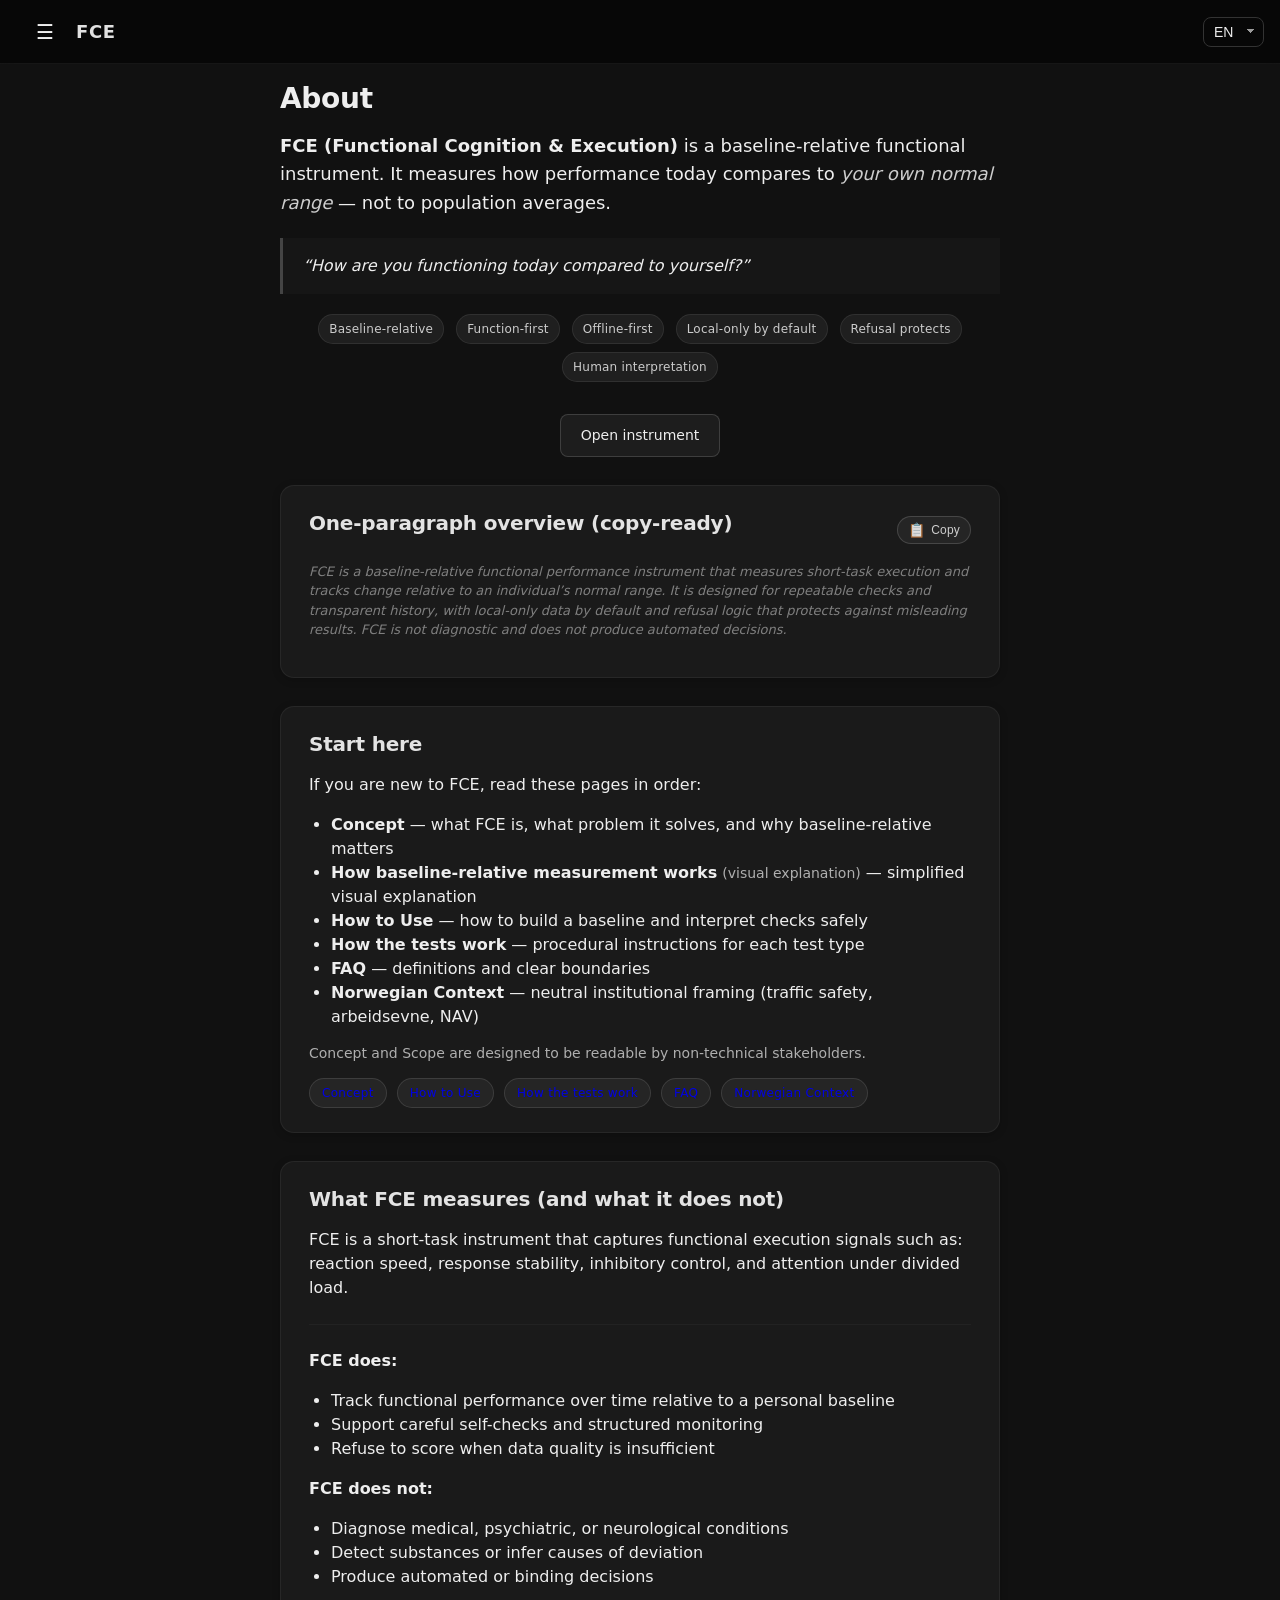
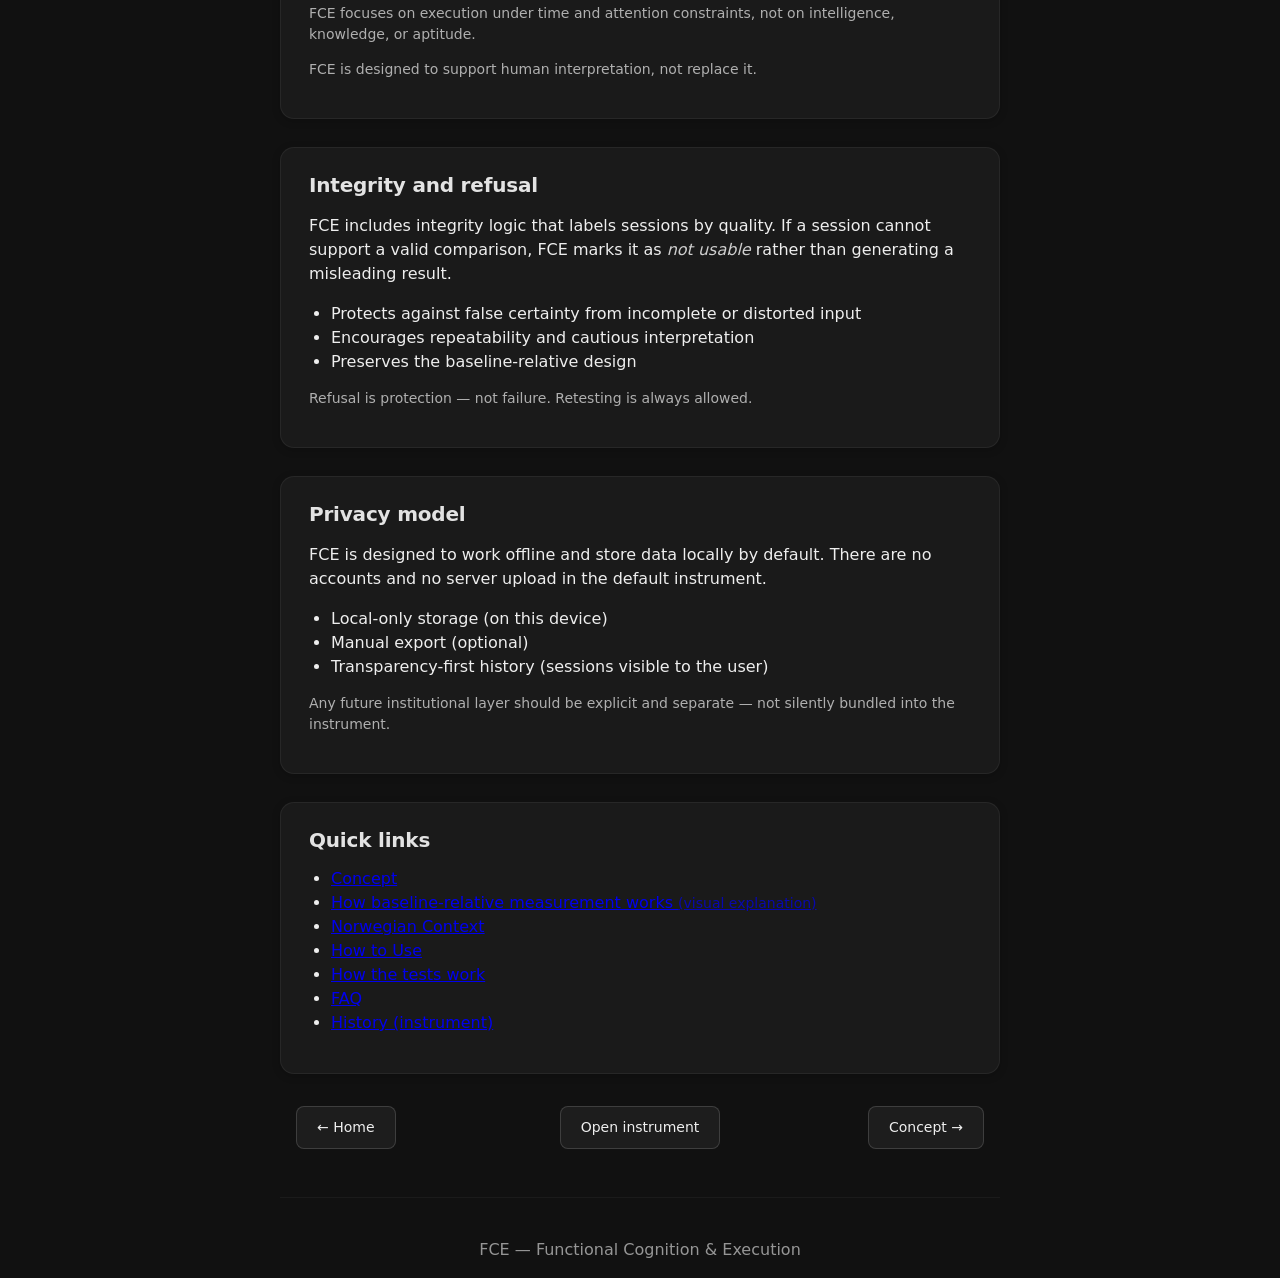
==== commit e4701b77: "Add language selector to onboarding overlay and fix docs navigation order Onboarding improvements: -" ====
--- a/about.html
+++ b/about.html
@@ -171,6 +171,7 @@
             <li><strong>Concept</strong> — what FCE is, what problem it solves, and why baseline-relative matters</li>
             <li><strong>How baseline-relative measurement works</strong> <span class="muted">(visual explanation)</span> — simplified visual explanation</li>
             <li><strong>How to Use</strong> — how to build a baseline and interpret checks safely</li>
+            <li><strong>How the tests work</strong> — procedural instructions for each test type</li>
             <li><strong>FAQ</strong> — definitions and clear boundaries</li>
             <li><strong>Norwegian Context</strong> — neutral institutional framing (traffic safety, arbeidsevne, NAV)</li>
           </ul>
@@ -181,6 +182,7 @@
           <div style="display:flex; gap:10px; flex-wrap:wrap; margin-top:14px;">
             <a href="concept.html" class="badge" style="text-decoration:none;">Concept</a>
             <a href="how-to-use.html" class="badge" style="text-decoration:none;">How to Use</a>
+            <a href="how-tests-work.html" class="badge" style="text-decoration:none;">How the tests work</a>
             <a href="faq.html" class="badge" style="text-decoration:none;">FAQ</a>
             <a href="norwegian-context.html" class="badge" style="text-decoration:none;">Norwegian Context</a>
           </div>
@@ -258,6 +260,7 @@
             <li><a href="baseline-relative.html">How baseline-relative measurement works <span class="muted">(visual explanation)</span></a></li>
             <li><a href="norwegian-context.html">Norwegian Context</a></li>
             <li><a href="how-to-use.html">How to Use</a></li>
+            <li><a href="how-tests-work.html">How the tests work</a></li>
             <li><a href="faq.html">FAQ</a></li>
             <li><a href="index.html?view=history">History (instrument)</a></li>
           </ul>
@@ -351,6 +354,7 @@
             <li><a href="baseline-relative.html">Kaip veikia palyginimas su baziniu lygiu <span class="muted">(vizualus paaiškinimas)</span></a></li>
             <li><a href="norwegian-context.html">Norvegiškas kontekstas</a></li>
             <li><a href="how-to-use.html">Kaip naudoti</a></li>
+            <li><a href="how-tests-work.html">Kaip veikia testai</a></li>
             <li><a href="faq.html">DUK</a></li>
             <li><a href="index.html?view=history">Istorija (instrumentas)</a></li>
           </ul>
@@ -442,6 +446,7 @@
           <div style="display:flex; gap:10px; flex-wrap:wrap; margin-top:14px;">
             <a href="concept.html" class="badge" style="text-decoration:none;">Konsept</a>
             <a href="how-to-use.html" class="badge" style="text-decoration:none;">Hvordan bruke</a>
+            <a href="how-tests-work.html" class="badge" style="text-decoration:none;">Hvordan testene fungerer</a>
             <a href="faq.html" class="badge" style="text-decoration:none;">FAQ</a>
             <a href="norwegian-context.html" class="badge" style="text-decoration:none;">Norsk kontekst</a>
           </div>
@@ -517,6 +522,7 @@
             <li><a href="concept.html">Konsept</a></li>
             <li><a href="norwegian-context.html">Norsk kontekst</a></li>
             <li><a href="how-to-use.html">Hvordan bruke</a></li>
+            <li><a href="how-tests-work.html">Hvordan testene fungerer</a></li>
             <li><a href="faq.html">FAQ</a></li>
             <li><a href="index.html?view=history">Historikk (instrument)</a></li>
           </ul>
--- a/style.css
+++ b/style.css
@@ -1448,7 +1448,7 @@
     justify-content: space-between;
     align-items: flex-start;
     gap: 12px;
-    margin-bottom: 12px;
+    margin-bottom: 8px;
   }
   
   .history-ts {
@@ -1501,7 +1501,7 @@
   .badge.na {
     border-color: #666;
     background: rgba(255, 255, 255, 0.03);
-    opacity: 0.7;
+    opacity: 0.8;
   }
   
   /* Quality label badges */
@@ -1543,12 +1543,73 @@
     border-radius: 999px;
   }
 
+  /* Semantic chip variants matching badge palette */
+  .chip.ok {
+    border-color: rgba(58, 221, 58, 0.45);
+    background: rgba(58, 221, 58, 0.10);
+    color: #7f7;
+  }
+
+  .chip.warn {
+    border-color: rgba(204, 204, 51, 0.45);
+    background: rgba(204, 204, 51, 0.10);
+    color: #ffd;
+  }
+
+  .chip.bad {
+    border-color: rgba(255, 107, 107, 0.55);
+    background: rgba(255, 107, 107, 0.12);
+    color: #ff8b8b;
+  }
+
+  .chip.na {
+    opacity: 0.75;
+  }
+
   /* Improved history body spacing */
   .history-body {
     display: flex;
     flex-direction: column;
     gap: 8px;
     padding-top: 4px;
+  }
+
+  /* History summary section with chips */
+  .history-summary {
+    margin-top: 2px;
+  }
+
+  .history-summary .chips {
+    justify-content: flex-start;
+    margin: 0;
+    max-width: none;
+  }
+
+  .history-affordance {
+    margin-top: 8px;
+    font-size: 13px;
+    opacity: 0.7;
+  }
+
+  /* History details section (collapsed by default) */
+  .history-details {
+    margin-top: 12px;
+    padding-top: 12px;
+    border-top: 1px solid rgba(255, 255, 255, 0.08);
+    display: none;
+  }
+
+  .history-card.is-open .history-details {
+    display: block;
+  }
+
+  .history-card:focus-visible {
+    outline: 2px solid rgba(255, 255, 255, 0.3);
+    outline-offset: 2px;
+  }
+
+  .history-card {
+    cursor: pointer;
   }
 
   /* Typography improvements for history lines */
@@ -1589,6 +1650,51 @@
     opacity: 0.8;
     font-size: 13px;
     color: #ff6b6b;
+  }
+
+  /* Trial list styling */
+  .trial-toggle {
+    margin-top: 10px;
+  }
+
+  .trial-list {
+    margin-top: 10px;
+    padding: 10px;
+    border-radius: 12px;
+    border: 1px solid rgba(255,255,255,0.10);
+    background: rgba(255,255,255,0.04);
+  }
+
+  .trial-list.hidden {
+    display: none;
+  }
+
+  .trial-row {
+    display: grid;
+    grid-template-columns: 70px 1fr 90px;
+    gap: 10px;
+    padding: 6px 0;
+    border-bottom: 1px solid rgba(255,255,255,0.06);
+    font-size: 13px;
+    color: #ddd;
+  }
+
+  .trial-row:last-child {
+    border-bottom: none;
+  }
+
+  .trial-i {
+    opacity: 0.75;
+  }
+
+  .trial-outcome {
+    font-family: ui-monospace, SFMono-Regular, Menlo, Monaco, Consolas, "Liberation Mono", "Courier New", monospace;
+    opacity: 0.95;
+  }
+
+  .trial-rt {
+    text-align: right;
+    opacity: 0.85;
   }
 
   /* Home — History preview */
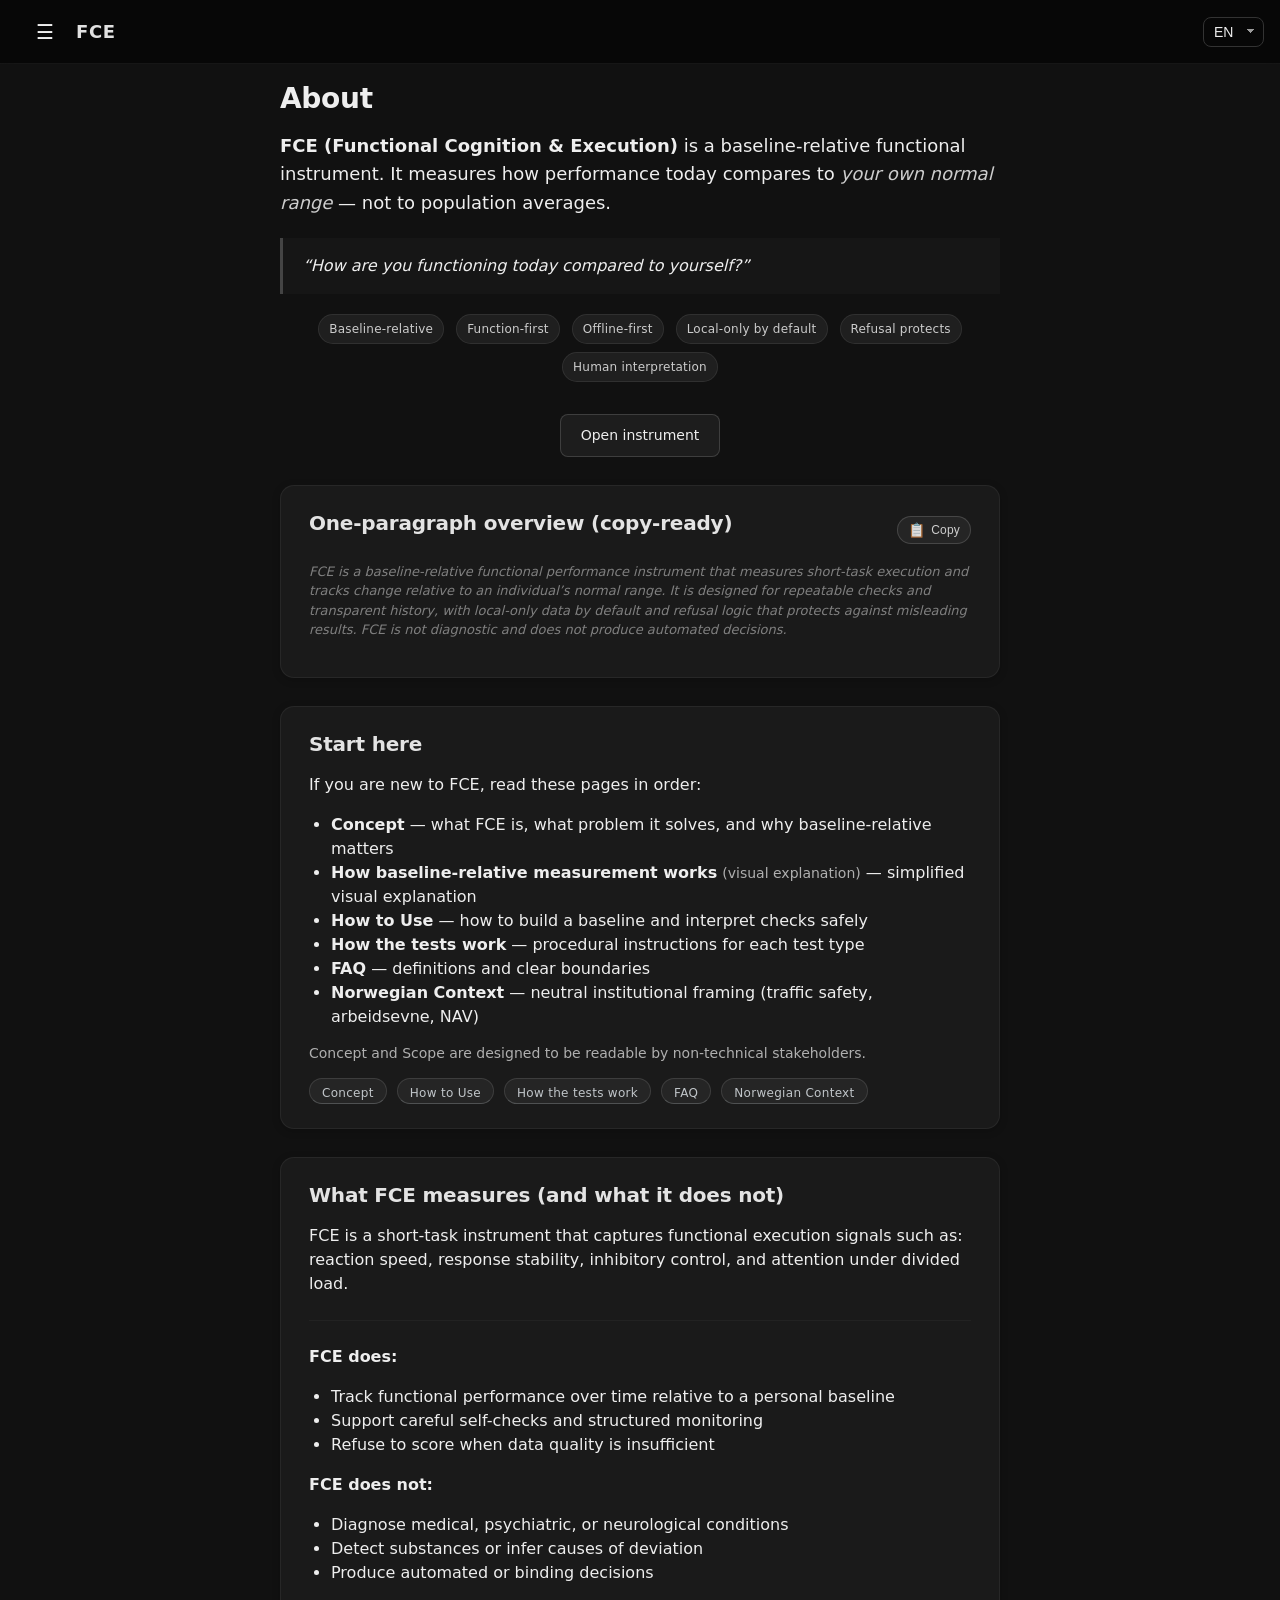
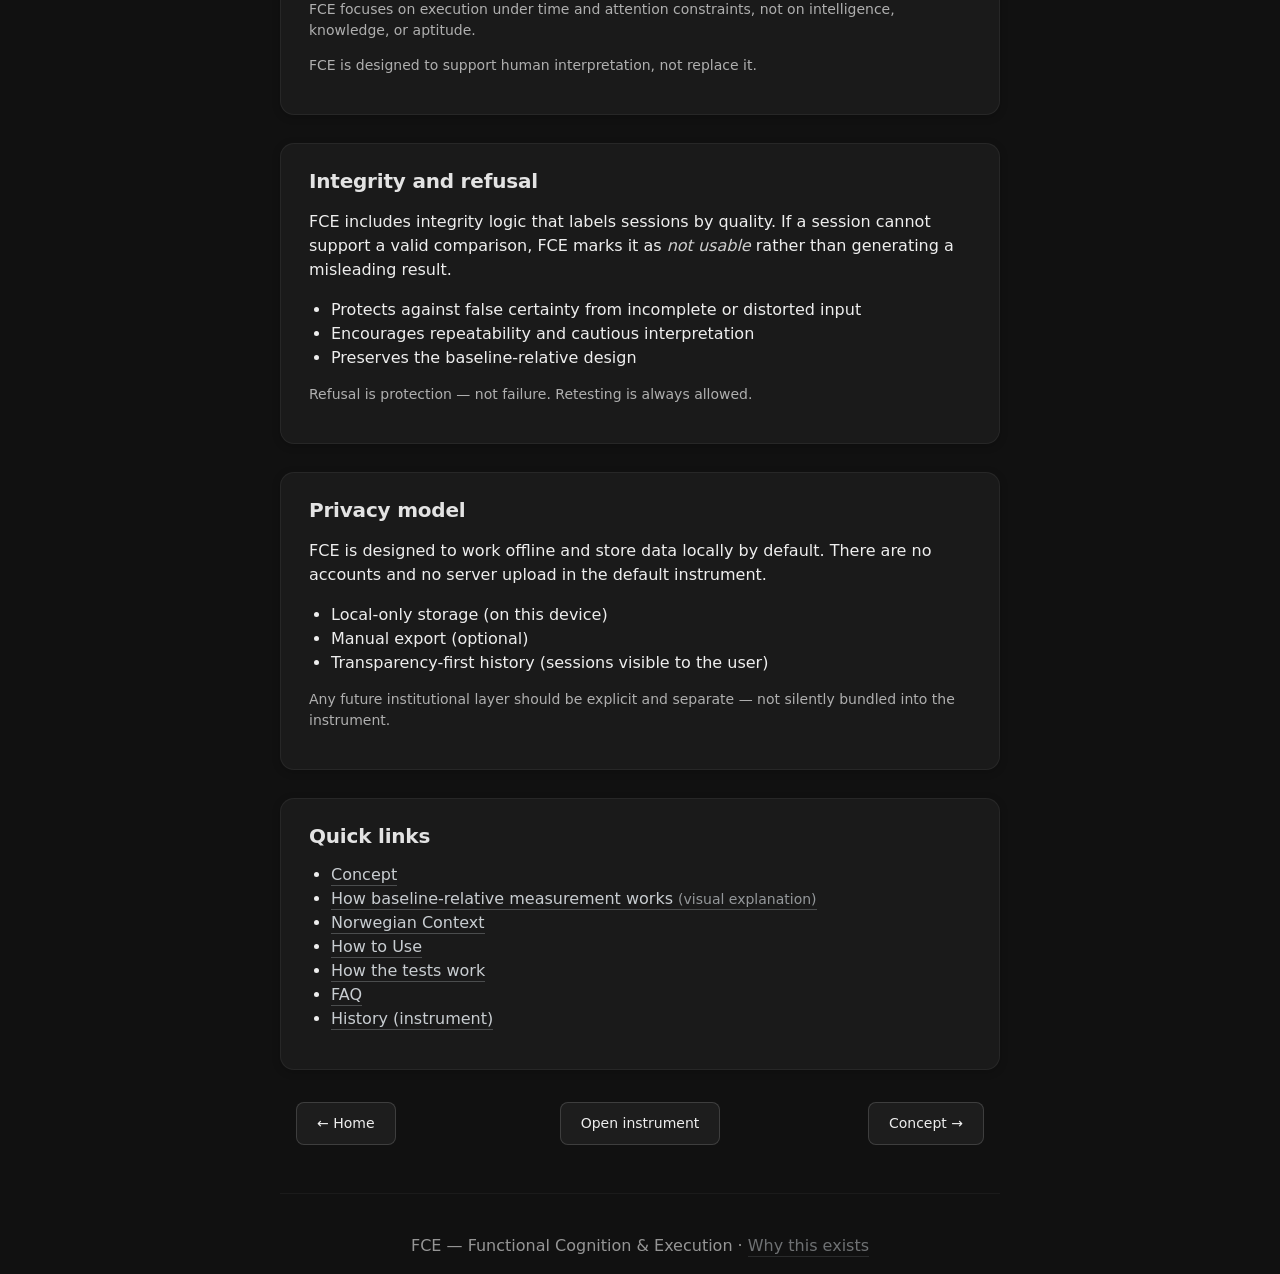
==== commit 081a78da: "Add 'Why this exists' page and footer links - Add why.html page explaining FCE's philosophy and purp" ====
--- a/about.html
+++ b/about.html
@@ -556,7 +556,10 @@
       </nav>
 
       <footer class="footer muted">
-        <p>FCE — Functional Cognition &amp; Execution</p>
+        <p>
+          FCE — Functional Cognition &amp; Execution ·
+          <a href="why.html">Why this exists</a>
+        </p>
       </footer>
     </section>
   </main>
--- a/style.css
+++ b/style.css
@@ -510,6 +510,36 @@
     opacity: 0.95;
   }
 
+  /* Divided attention legend styling */
+  .divided-legend {
+    line-height: 1.35;
+  }
+
+  .divided-legend .legend-go,
+  .divided-legend .legend-nogo {
+    font-weight: 600;
+    padding: 1px 8px;
+    border-radius: 999px;
+    display: inline-block;
+    margin: 0 2px;
+    border: 1px solid rgba(255,255,255,0.14);
+  }
+
+  .divided-legend .legend-go {
+    background: rgba(80, 200, 120, 0.14);
+  }
+
+  .divided-legend .legend-nogo {
+    background: rgba(240, 90, 90, 0.12);
+  }
+
+  .divided-legend .legend-blue {
+    font-weight: 700;
+    text-decoration: underline;
+    text-decoration-thickness: 2px;
+    text-underline-offset: 2px;
+  }
+
   /* Utility header for cards (title left, actions right) */
   .card-utility {
     display: flex;
@@ -999,6 +1029,54 @@
     content: "→";
     opacity: 0.8;
     transform: translateY(-0.5px);
+  }
+
+  /* --- Topbar CTA: prevent 2-line wrap on narrow screens --- */
+  .topbar-cta {
+    white-space: nowrap;
+    flex-shrink: 1;
+    min-width: 0;
+  }
+
+  .topbar-cta .lang {
+    white-space: nowrap;
+  }
+
+  /* If space gets tight, keep it on one line and allow graceful truncation */
+  .topbar-right .topbar-cta {
+    max-width: 160px;
+    overflow: hidden;
+    text-overflow: ellipsis;
+  }
+
+  /* Mobile tightening */
+  @media (max-width: 420px) {
+    .topbar-right {
+      gap: 10px;
+    }
+
+    .topbar-cta {
+      padding: 6px 10px;
+      font-size: 13px;
+      border-color: rgba(255,255,255,0.14);
+      background: rgba(255,255,255,0.05);
+    }
+
+    /* Arrow is nice on desktop, but costs space on mobile */
+    .topbar-cta::after {
+      display: none;
+    }
+
+    .topbar-right .topbar-cta {
+      max-width: 120px;
+    }
+  }
+
+  /* Super narrow phones */
+  @media (max-width: 360px) {
+    .topbar-right .topbar-cta {
+      max-width: 96px;
+    }
   }
 
   /* Language selector */
@@ -1312,6 +1390,69 @@
     font-size: 14px;
   }
 
+  .footer a {
+    color: inherit;               /* inherit muted text color */
+    text-decoration: none;        /* no underline by default */
+    border-bottom: 1px solid rgba(255,255,255,0.18);
+    padding-bottom: 1px;
+    opacity: 0.85;
+    transition: 
+      color 0.15s ease,
+      border-color 0.15s ease,
+      opacity 0.15s ease;
+  }
+
+  .footer a:hover,
+  .footer a:focus {
+    color: #fff;                  /* gently brighter on intent */
+    border-bottom-color: rgba(255,255,255,0.45);
+    opacity: 1;
+  }
+
+  .footer a:focus-visible {
+    outline: none;
+    box-shadow: 0 2px 0 rgba(255,255,255,0.35);
+  }
+
+  /* ================================
+     Docs & content links (dark theme)
+     Avoid bright blue / purple links
+     ================================ */
+
+  .page a:not(.docs-nav-btn):not(.topbar-link):not(.menu-item) {
+    color: rgba(220, 225, 230, 0.9);       /* readable light gray */
+    text-decoration: none;
+    border-bottom: 1px solid rgba(220, 225, 230, 0.25);
+    padding-bottom: 1px;
+    transition:
+      color 0.15s ease,
+      border-color 0.15s ease,
+      opacity 0.15s ease;
+  }
+
+  /* Visited links should NOT turn purple */
+  .page a:visited:not(.docs-nav-btn):not(.topbar-link):not(.menu-item) {
+    color: rgba(220, 225, 230, 0.85);
+  }
+
+  /* Hover / focus */
+  .page a:hover,
+  .page a:focus {
+    color: #ffffff;
+    border-bottom-color: rgba(255,255,255,0.5);
+    opacity: 1;
+  }
+
+  /* Keyboard focus (accessible but subtle) */
+  .page a:focus-visible {
+    outline: none;
+    box-shadow: 0 2px 0 rgba(255,255,255,0.35);
+  }
+
+  .page p a {
+    font-weight: 500;
+  }
+
   /* Ensure note class works within cards */
   .view .card .note,
   .page .card .note {
@@ -2011,4 +2152,128 @@
 
 body.onboarding-open {
   overflow: hidden;
+}
+
+/* Precision stage (fullscreen overlay) */
+.precision-stage {
+  position: fixed;
+  inset: 0;
+  z-index: 4000;
+  background: #0a0a0a;
+  display: flex;
+  align-items: center;
+  justify-content: center;
+  touch-action: manipulation;
+  overflow: hidden;
+}
+
+.precision-stage.hidden {
+  display: none !important;
+}
+
+body.precision-open {
+  overflow: hidden;
+}
+
+body.precision-prep-open,
+html.precision-prep-open {
+  overflow: hidden;
+}
+
+.precision-target {
+  position: absolute;
+  border-radius: 50%;
+  background: rgba(255, 255, 255, 0.85);
+  border: 2px solid rgba(255, 255, 255, 0.95);
+  box-shadow: 0 0 20px rgba(255, 255, 255, 0.3), 0 0 40px rgba(255, 255, 255, 0.15);
+  pointer-events: none;
+  opacity: 0;
+  transform: scale(0.92);
+  transition: opacity 0.12s ease-out, transform 0.12s ease-out;
+  z-index: 5; /* Above stage background, below HUD */
+  /* Width and height are set via inline styles in JS */
+}
+
+.precision-target.show {
+  opacity: 1;
+  transform: scale(1);
+}
+
+.precision-hud {
+  position: absolute;
+  top: 16px;
+  left: 16px;
+  right: 16px;
+  display: flex;
+  justify-content: space-between;
+  align-items: flex-start;
+  pointer-events: none;
+  z-index: 10;
+}
+
+.precision-hud-left {
+  display: flex;
+  flex-direction: column;
+  gap: 4px;
+  align-items: flex-start;
+}
+
+.precision-hud-right {
+  display: flex;
+  flex-direction: column;
+  gap: 8px;
+  align-items: flex-end;
+}
+
+.precision-trial-counter {
+  font-size: 14px;
+  color: rgba(255, 255, 255, 0.7);
+  font-weight: 500;
+  background: rgba(0, 0, 0, 0.3);
+  padding: 6px 10px;
+  border-radius: 6px;
+}
+
+.precision-feedback {
+  font-size: 12px;
+  color: rgba(255, 255, 255, 0.5);
+  font-weight: 500;
+  opacity: 0;
+  transform: translateY(-4px);
+  transition: opacity 0.15s ease-out, transform 0.15s ease-out;
+}
+
+.precision-feedback.show {
+  opacity: 1;
+  transform: translateY(0);
+}
+
+.precision-fullscreen-notice {
+  font-size: 12px;
+  color: rgba(255, 255, 255, 0.5);
+  background: rgba(0, 0, 0, 0.3);
+  padding: 4px 8px;
+  border-radius: 6px;
+  pointer-events: none; /* Don't block interactions */
+  white-space: nowrap;
+}
+
+.precision-fullscreen-notice.hidden {
+  display: none;
+}
+
+.exit-button {
+  pointer-events: auto;
+  padding: 8px 16px;
+  font-size: 14px;
+  background: rgba(255, 255, 255, 0.1);
+  border: 1px solid rgba(255, 255, 255, 0.2);
+  color: rgba(255, 255, 255, 0.9);
+  border-radius: 8px;
+  cursor: pointer;
+}
+
+.exit-button:hover {
+  background: rgba(255, 255, 255, 0.15);
+  border-color: rgba(255, 255, 255, 0.3);
 }
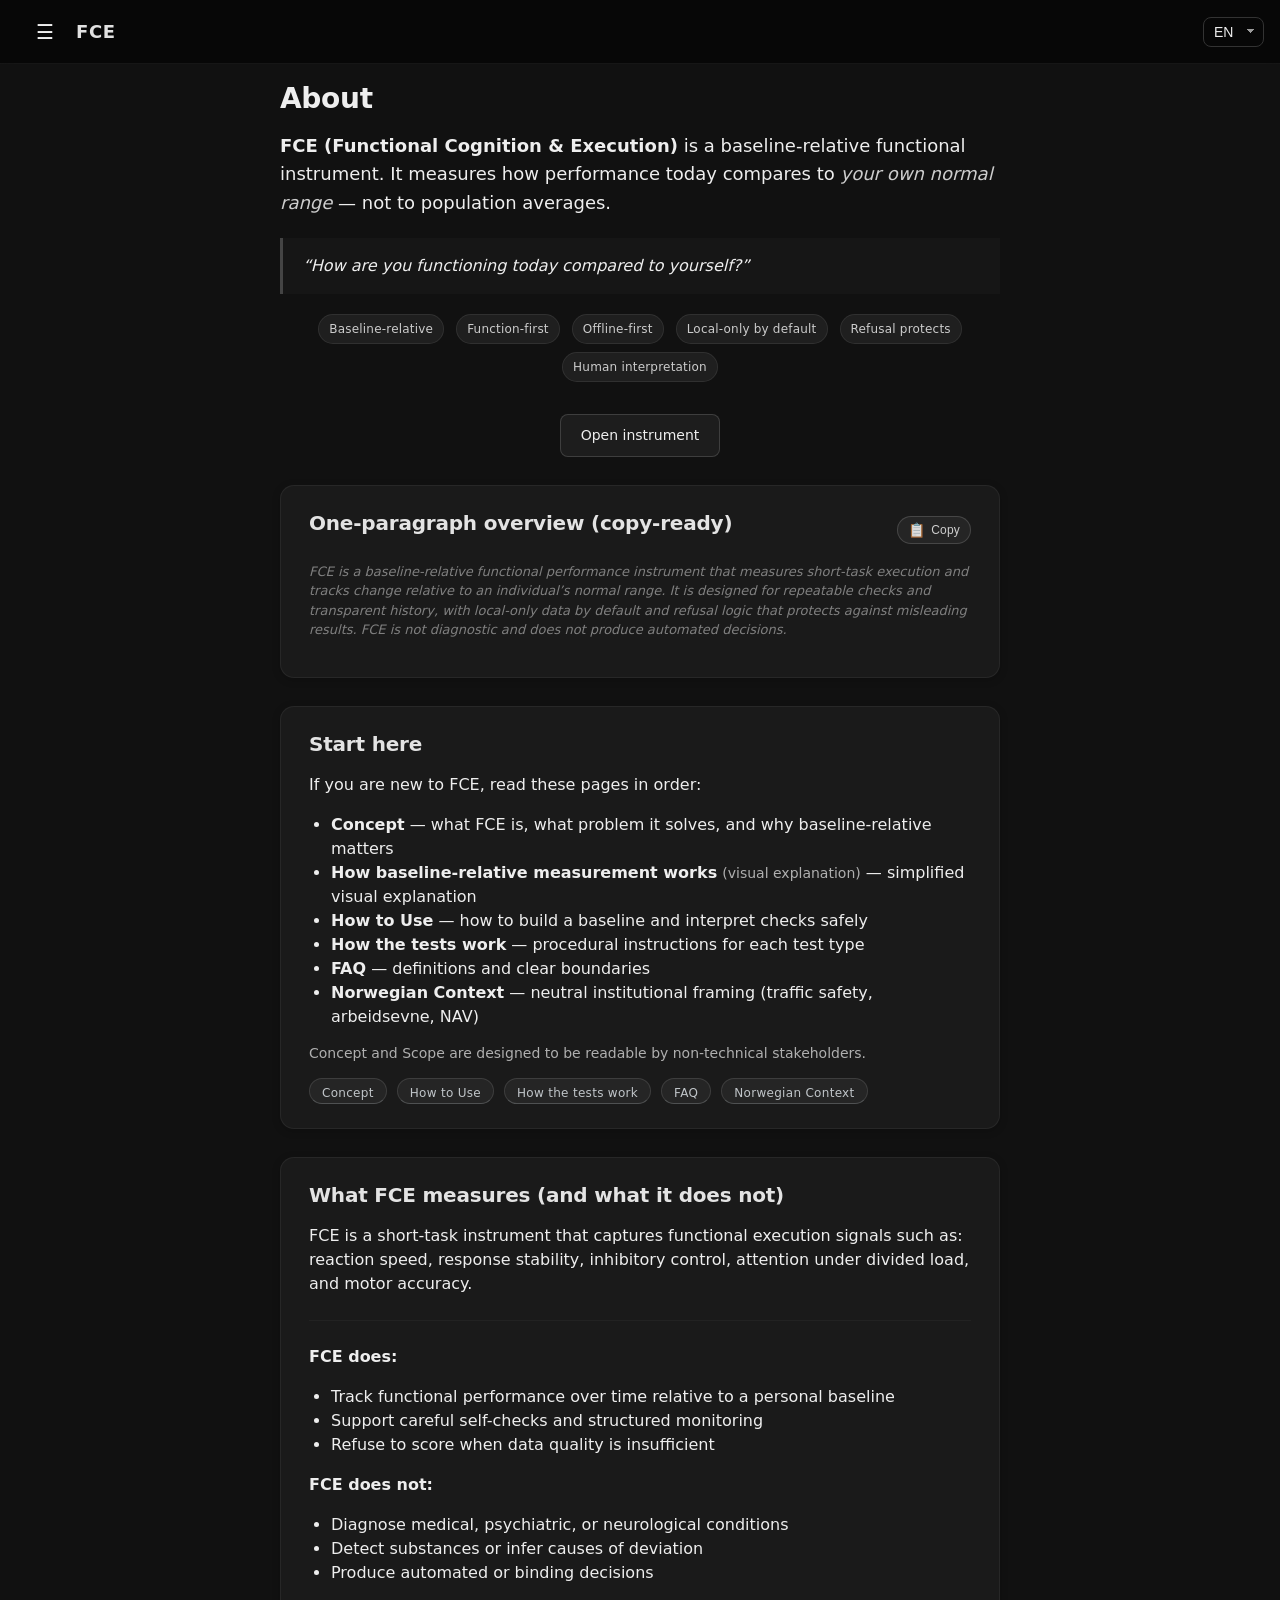
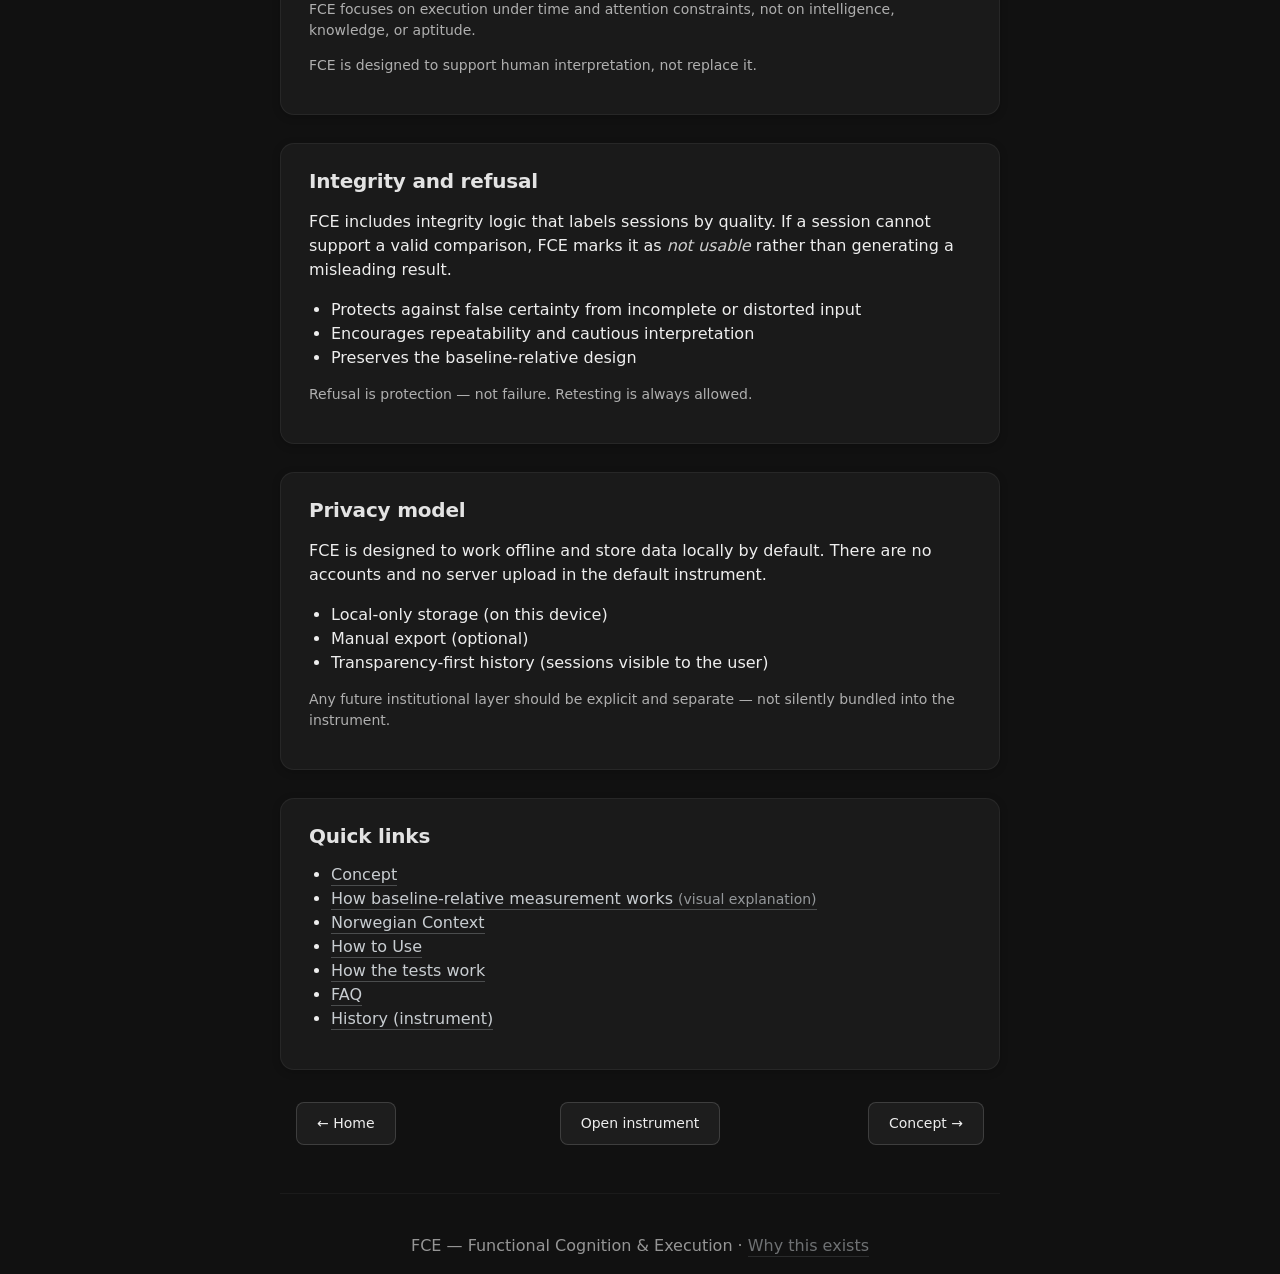
==== commit 31ba6393: "docs: Add Precision test documentation to how-tests-work, faq, and about pages" ====
--- a/about.html
+++ b/about.html
@@ -22,7 +22,14 @@
 <body>
   <header class="topbar">
     <button id="menuBtn" aria-label="Menu" aria-controls="menu" aria-expanded="false">☰</button>
-    <a href="index.html?home=1" class="title" style="text-decoration:none; color:inherit;">FCE</a>
+    <a href="index.html?home=1" class="title brand-link" id="brandLink" style="text-decoration:none; color:inherit;" aria-label="To the instrument">
+      <span class="brand-short" aria-hidden="true">FCE</span>
+      <span class="brand-long" aria-hidden="true">
+        <span class="lang lang-en">To the instrument</span>
+        <span class="lang lang-no hidden">Til instrumentet</span>
+        <span class="lang lang-lt hidden">Į instrumentą</span>
+      </span>
+    </a>
     <span class="topbar-page is-hidden" id="topbarPage"></span>
 
     <div class="topbar-right">
@@ -193,7 +200,7 @@
           <h3>What FCE measures (and what it does not)</h3>
           <p>
             FCE is a short-task instrument that captures functional execution signals such as:
-            reaction speed, response stability, inhibitory control, and attention under divided load.
+            reaction speed, response stability, inhibitory control, attention under divided load, and motor accuracy.
           </p>
 
           <hr />
@@ -456,7 +463,7 @@
           <h3>Hva FCE måler (og hva det ikke gjør)</h3>
           <p>
             FCE er et kort-oppgave instrument som fanger funksjonelle utførelsessignaler som:
-            reaksjonshastighet, responsstabilitet, inhibisjonskontroll og oppmerksomhet under delt belastning.
+            reaksjonshastighet, responsstabilitet, inhibisjonskontroll, oppmerksomhet under delt belastning og motorisk nøyaktighet.
           </p>
 
           <hr />
@@ -755,17 +762,66 @@
       // Init
       applyLanguage(currentLang);
       
-      // Restore scroll position if returning from baseline-relative.html
+      // Brand link hint text handler
+      function updateBrandLinkHint() {
+        const brandLink = document.getElementById("brandLink");
+        if (!brandLink) return;
+        const hints = { en: "To the instrument", no: "Til instrumentet", lt: "Į instrumentą" };
+        const hint = hints[currentLang] || hints.en;
+        brandLink.setAttribute("data-hint", hint);
+        brandLink.setAttribute("aria-label", hint);
+      }
+      updateBrandLinkHint();
+      langSelect && langSelect.addEventListener("change", () => {
+        updateBrandLinkHint();
+      });
+      
+      // Store scroll position when leaving page
+      function storeScrollPosition() {
+        try {
+          const scrollPos = window.scrollY || window.pageYOffset || 0;
+          if (scrollPos > 0) {
+            localStorage.setItem("fce_doc_scroll_about", String(scrollPos));
+          }
+        } catch (e) {
+          // Ignore storage errors
+        }
+      }
+
+      // Store scroll on visibility change (user navigating away)
+      document.addEventListener("visibilitychange", () => {
+        if (document.visibilityState === "hidden") {
+          storeScrollPosition();
+        }
+      });
+
+      // Store scroll on beforeunload
+      window.addEventListener("beforeunload", storeScrollPosition);
+
+      // Restore scroll position if returning from baseline-relative.html or Learn More
       try {
+        // Check sessionStorage first (for baseline-relative flow)
         const restoreScroll = sessionStorage.getItem("fce_restore_scroll");
         if (restoreScroll) {
           sessionStorage.removeItem("fce_restore_scroll");
           const scrollPos = parseInt(restoreScroll, 10);
           if (!isNaN(scrollPos) && scrollPos > 0) {
-            // Use requestAnimationFrame to ensure page has rendered
             requestAnimationFrame(() => {
               window.scrollTo(0, scrollPos);
             });
+          }
+        } else if (window.location.hash === "#restore-scroll") {
+          // Check localStorage for stored scroll position (from Learn More)
+          const storedScroll = localStorage.getItem("fce_doc_scroll_about");
+          if (storedScroll) {
+            const scrollPos = parseInt(storedScroll, 10);
+            if (!isNaN(scrollPos) && scrollPos > 0) {
+              // Remove hash to clean URL
+              history.replaceState(null, "", window.location.pathname);
+              requestAnimationFrame(() => {
+                window.scrollTo(0, scrollPos);
+              });
+            }
           }
         }
       } catch (e) {
--- a/style.css
+++ b/style.css
@@ -940,6 +940,16 @@
     border-bottom: 1px solid rgba(255,255,255,0.06);
   }
 
+  /* Prevent purple visited styling on topbar links */
+  .topbar a,
+  .topbar a:visited {
+    color: inherit;
+  }
+
+  .topbar a {
+    text-decoration: none;
+  }
+
   #menuBtn {
     width: 48px;
     height: 48px;
@@ -948,6 +958,22 @@
     border: none;
     color: inherit;
     cursor: pointer;
+    border-radius: 12px;
+    transition: background 0.15s ease, transform 0.12s ease, opacity 0.15s ease;
+  }
+
+  #menuBtn:hover {
+    background: rgba(255, 255, 255, 0.06);
+  }
+
+  #menuBtn:active {
+    transform: scale(0.96);
+    background: rgba(255, 255, 255, 0.09);
+  }
+
+  #menuBtn:focus-visible {
+    outline: 2px solid rgba(255, 255, 255, 0.35);
+    outline-offset: 2px;
   }
 
   .topbar .title {
@@ -957,17 +983,76 @@
     opacity: 0.95;
   }
 
+  /* Brand link with text swap on hover (overlay-based, no reflow) */
+  .brand-link {
+    position: relative;
+    display: inline-block;
+    white-space: nowrap;
+    cursor: pointer;
+  }
+
+  .brand-link .brand-short {
+    display: inline-block;
+  }
+
+  .brand-link .brand-long {
+    display: none;
+  }
+
+  /* Text swap ONLY on true hover devices (desktop, mouse/trackpad) */
+  @media (hover: hover) and (pointer: fine) {
+    .brand-link .brand-long {
+      display: inline-block;
+      position: absolute;
+      left: 0;
+      top: 0;
+      opacity: 0;
+      transform: translateY(1px);
+      transition: opacity 0.15s ease, transform 0.15s ease;
+      pointer-events: none;
+    }
+
+    .brand-link .brand-short {
+      opacity: 1;
+      transition: opacity 0.15s ease;
+    }
+
+    .brand-link:hover .brand-short,
+    .brand-link:focus-visible .brand-short {
+      opacity: 0;
+    }
+
+    .brand-link:hover .brand-long,
+    .brand-link:focus-visible .brand-long {
+      opacity: 1;
+      transform: translateY(0);
+    }
+  }
+
+  .brand-link:focus-visible {
+    outline: 2px solid rgba(255, 255, 255, 0.3);
+    outline-offset: 2px;
+    border-radius: 4px;
+  }
+
   .topbar-page {
+    position: absolute;
+    left: 50%;
+    transform: translateX(-50%);
+    margin-left: 0;
+    max-width: 45vw;
+    overflow: hidden;
+    text-overflow: ellipsis;
+    white-space: nowrap;
+    pointer-events: none;
     font-size: 15px;
     opacity: 0.75;
-    margin-left: 10px;
     transition: opacity 0.2s ease, transform 0.2s ease;
   }
 
   .topbar-page::before {
-    content: "·";
-    margin: 0 8px;
-    opacity: 0.6;
+    content: "";
+    margin: 0;
   }
 
   .topbar-page.is-hidden {
@@ -1051,8 +1136,13 @@
 
   /* Mobile tightening */
   @media (max-width: 420px) {
+    .topbar {
+      gap: 8px;
+      padding: 0 12px;
+    }
+
     .topbar-right {
-      gap: 10px;
+      gap: 8px;
     }
 
     .topbar-cta {
@@ -1072,10 +1162,26 @@
     }
   }
 
+  /* Super narrow phones - hide Learn More button */
+  @media (max-width: 480px) {
+    .topbar-cta {
+      display: none;
+    }
+  }
+
   /* Super narrow phones */
   @media (max-width: 360px) {
-    .topbar-right .topbar-cta {
-      max-width: 96px;
+    .topbar {
+      gap: 6px;
+      padding: 0 10px;
+    }
+
+    .topbar .title {
+      font-size: 16px;
+    }
+
+    .topbar-right {
+      gap: 6px;
     }
   }
 
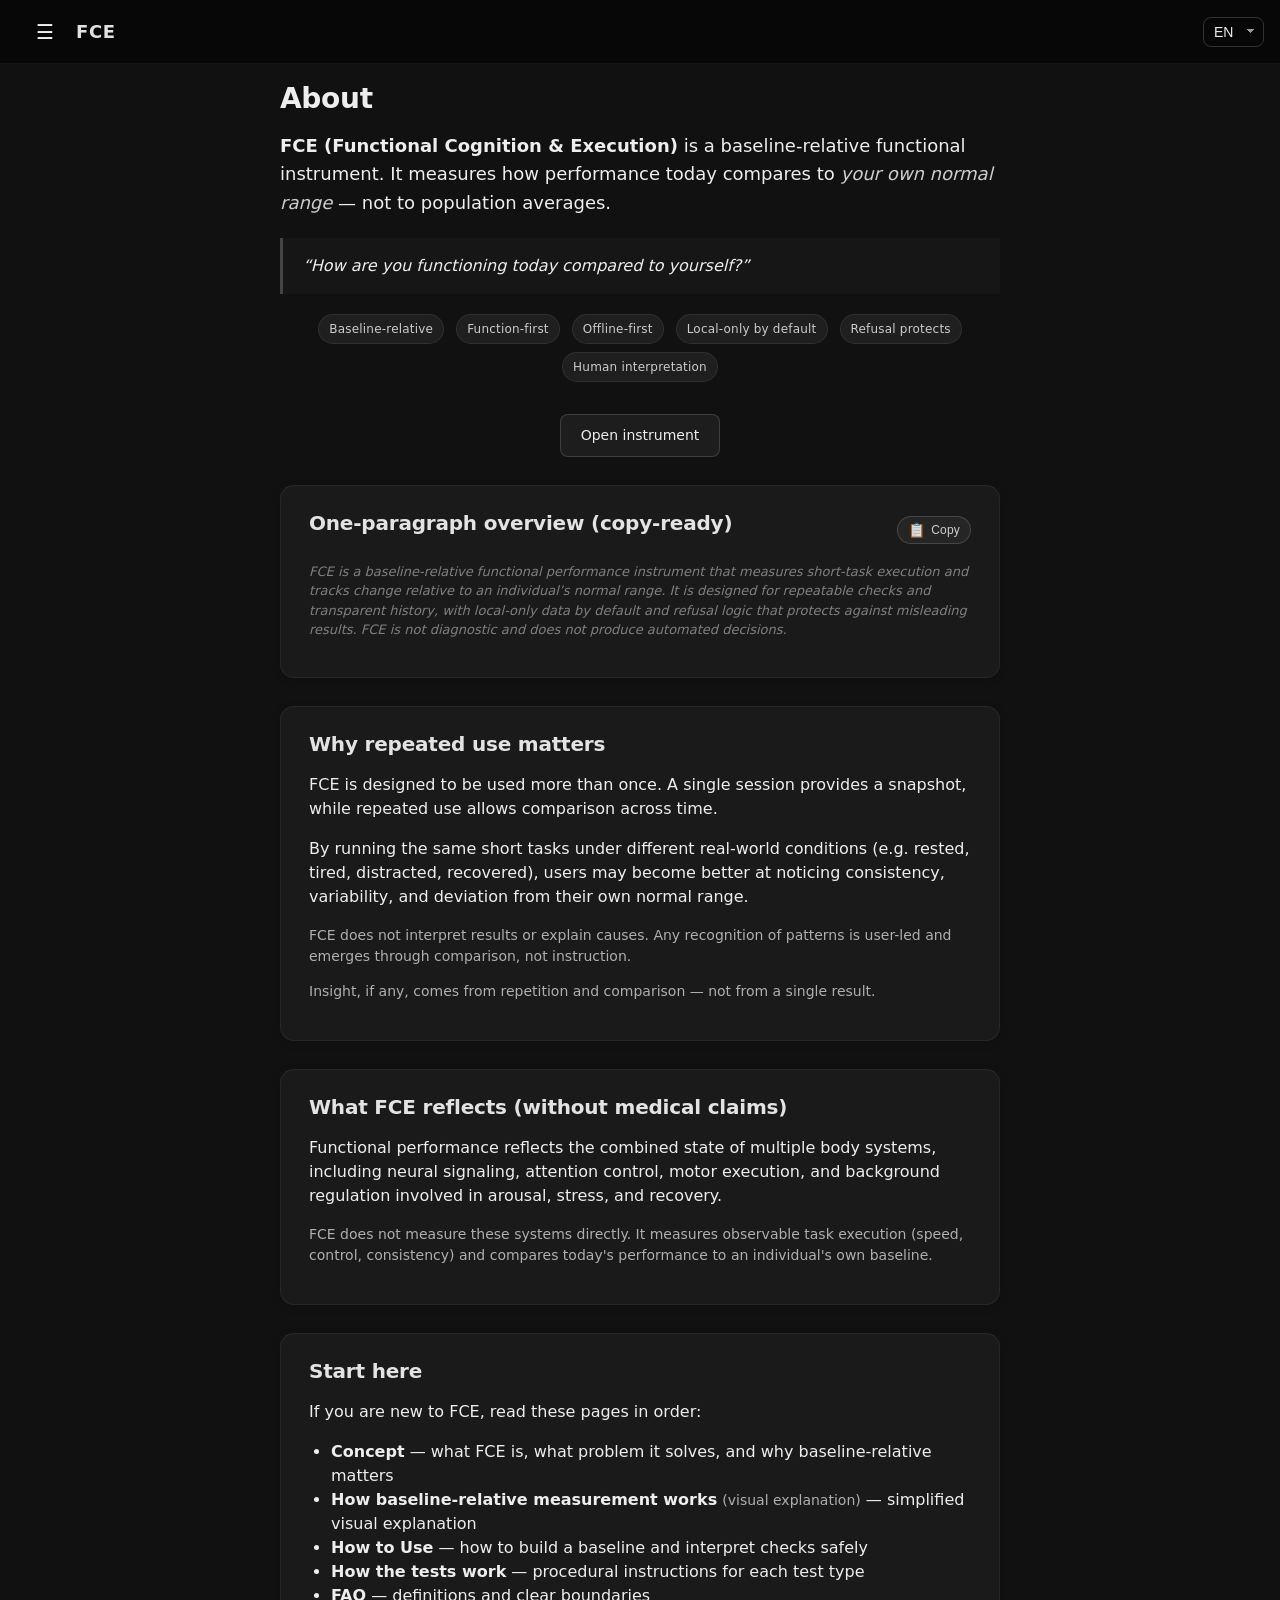
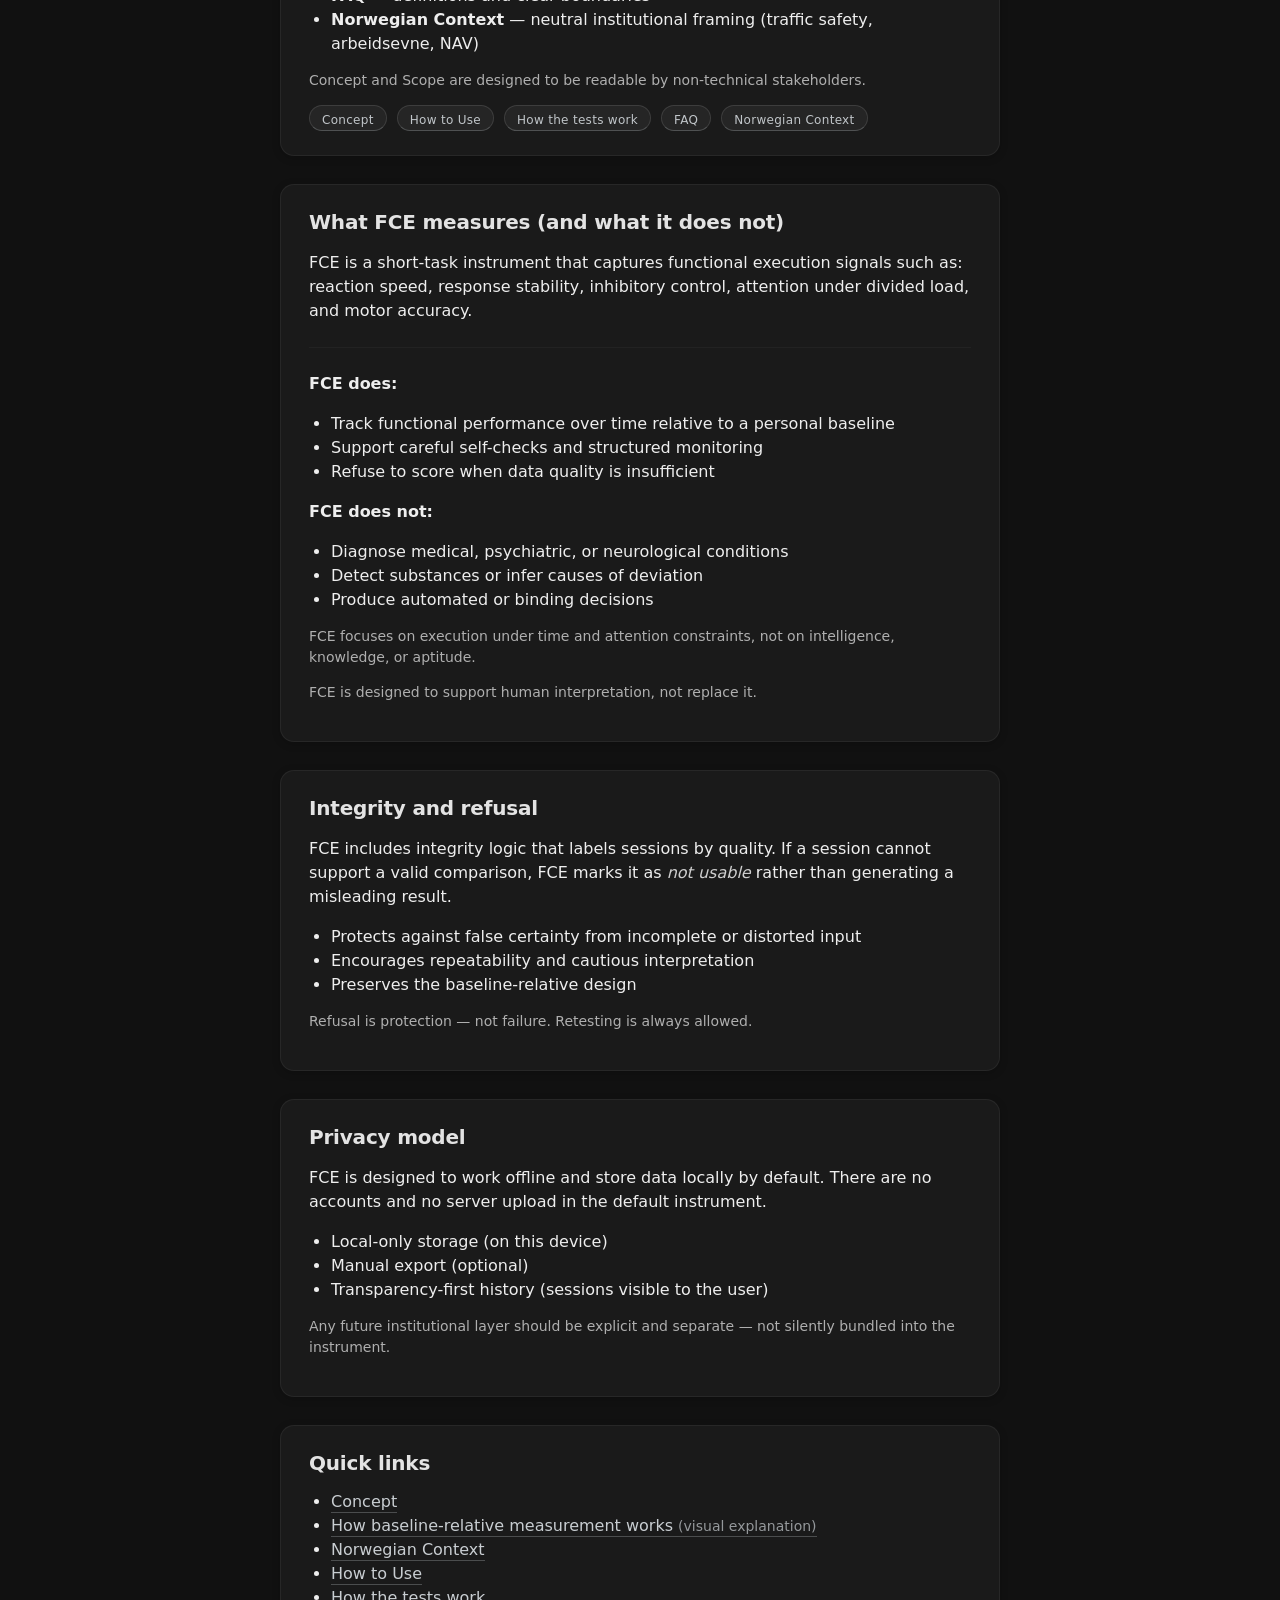
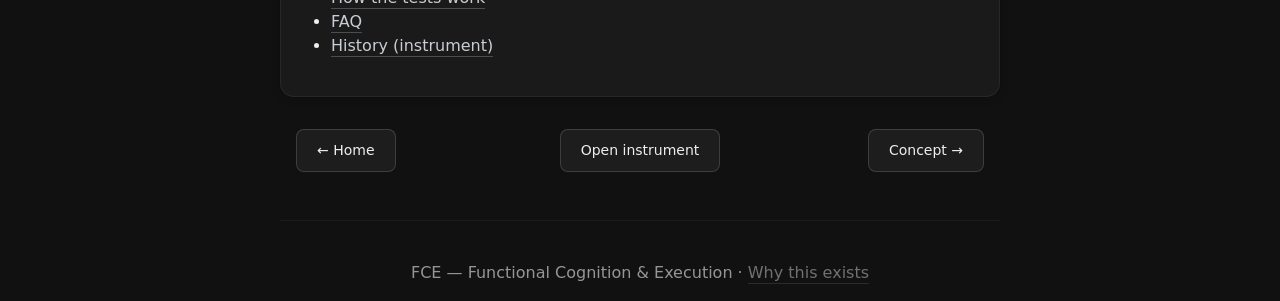
==== commit 819654d0: "v0.3.3: Add documentation clarity, visual identity system, and translations - Visual identity: Creat" ====
--- a/about.html
+++ b/about.html
@@ -170,6 +170,45 @@
         </section>
 
         <section class="card">
+          <h3>Why repeated use matters</h3>
+
+          <p>
+            FCE is designed to be used more than once. A single session provides a snapshot,
+            while repeated use allows comparison across time.
+          </p>
+
+          <p>
+            By running the same short tasks under different real-world conditions
+            (e.g. rested, tired, distracted, recovered), users may become better at noticing
+            consistency, variability, and deviation from their own normal range.
+          </p>
+
+          <p class="muted">
+            FCE does not interpret results or explain causes.
+            Any recognition of patterns is user-led and emerges through comparison,
+            not instruction.
+          </p>
+
+          <p class="muted">
+            Insight, if any, comes from repetition and comparison — not from a single result.
+          </p>
+        </section>
+
+        <section class="card">
+          <h3>What FCE reflects (without medical claims)</h3>
+
+          <p>
+            Functional performance reflects the combined state of multiple body systems, including neural signaling,
+            attention control, motor execution, and background regulation involved in arousal, stress, and recovery.
+          </p>
+
+          <p class="muted">
+            FCE does not measure these systems directly. It measures observable task execution (speed, control, consistency)
+            and compares today's performance to an individual's own baseline.
+          </p>
+        </section>
+
+        <section class="card">
           <h3>Start here</h3>
           <p>
             If you are new to FCE, read these pages in order:
@@ -331,6 +370,49 @@
           </p>
 
           <span class="muted copy-status" data-copy-status="lt" aria-live="polite"></span>
+        </section>
+
+        <section class="card">
+          <h3>Kodėl svarbus pakartotinis naudojimas</h3>
+
+          <p>
+            FCE yra sukurtas naudoti daugiau nei vieną kartą.
+            Viena sesija suteikia momentinį vaizdą,
+            o pakartotinis naudojimas leidžia palyginti rezultatus laikui bėgant.
+          </p>
+
+          <p>
+            Atliekant tas pačias trumpas užduotis skirtingomis realiomis sąlygomis
+            (pavyzdžiui, pailsėjus, pavargus, išsiblaškius ar atsistačius),
+            vartotojas gali geriau pastebėti pastovumą, kintamumą
+            ir nukrypimus nuo savo įprasto diapazono.
+          </p>
+
+          <p class="muted">
+            FCE neinterpretuoja rezultatų ir neaiškina priežasčių.
+            Bet koks dėsningumų pastebėjimas kyla paties vartotojo iniciatyva
+            ir atsiranda per palyginimą, o ne per instrukcijas.
+          </p>
+
+          <p class="muted">
+            Bet kokia įžvalga, jei ji atsiranda,
+            kyla iš pasikartojimo ir palyginimo,
+            o ne iš vieno rezultato.
+          </p>
+        </section>
+
+        <section class="card">
+          <h3>Ką FCE atspindi (be medicininių teiginių)</h3>
+
+          <p>
+            Funkcinė veikla atspindi kelių organizmo sistemų bendrą būseną, įskaitant nervinių signalų perdavimą,
+            dėmesio kontrolę, motorinį vykdymą ir foninę reguliaciją, susijusią su sužadinimu, stresu ir atsistatymu.
+          </p>
+
+          <p class="muted">
+            FCE šių sistemų tiesiogiai nematuoja. Jis matuoja stebimą užduočių atlikimą (greitį, kontrolę, pastovumą)
+            ir lygina šiandienos rezultatą su asmens baze (baseline).
+          </p>
         </section>
 
         <section class="card">
@@ -433,6 +515,47 @@
             FCE er et baseline-relativt instrument for funksjonell prestasjon som måler utførelse i korte oppgaver og følger endring relativt til individets normalområde. Det er laget for repeterbare sjekker og transparent historikk, med lokal lagring som standard og avslaglogikk som beskytter mot misvisende resultater. FCE er ikke diagnostisk og gir ikke automatiserte beslutninger.
           </p>
           <span class="muted copy-status" data-copy-status="no" aria-live="polite"></span>
+        </section>
+
+        <section class="card">
+          <h3>Hvorfor gjentatt bruk er viktig</h3>
+
+          <p>
+            FCE er laget for å brukes mer enn én gang. Én enkelt økt gir et øyeblikksbilde,
+            mens gjentatt bruk muliggjør sammenligning over tid.
+          </p>
+
+          <p>
+            Ved å gjennomføre de samme korte oppgavene under ulike reelle forhold
+            (for eksempel uthvilt, trøtt, distrahert eller restituert),
+            kan brukeren bli bedre til å legge merke til stabilitet, variasjon
+            og avvik fra eget normalområde.
+          </p>
+
+          <p class="muted">
+            FCE tolker ikke resultater og forklarer ikke årsaker.
+            Eventuell mønstergjenkjenning skjer på brukerens initiativ
+            og oppstår gjennom sammenligning, ikke instruksjon.
+          </p>
+
+          <p class="muted">
+            Eventuell innsikt kommer fra repetisjon og sammenligning
+            — ikke fra ett enkelt resultat.
+          </p>
+        </section>
+
+        <section class="card">
+          <h3>Hva FCE reflekterer (uten medisinske påstander)</h3>
+
+          <p>
+            Funksjonell ytelse reflekterer samlet tilstand i flere kroppssystemer, inkludert nevral signalering,
+            oppmerksomhetskontroll, motorisk utførelse og bakgrunnsregulering knyttet til aktivering, stress og restitusjon.
+          </p>
+
+          <p class="muted">
+            FCE måler ikke disse systemene direkte. Det måler observerbar oppgaveutførelse (hastighet, kontroll, konsistens)
+            og sammenligner dagens prestasjon med personens egen baseline.
+          </p>
         </section>
 
         <section class="card">
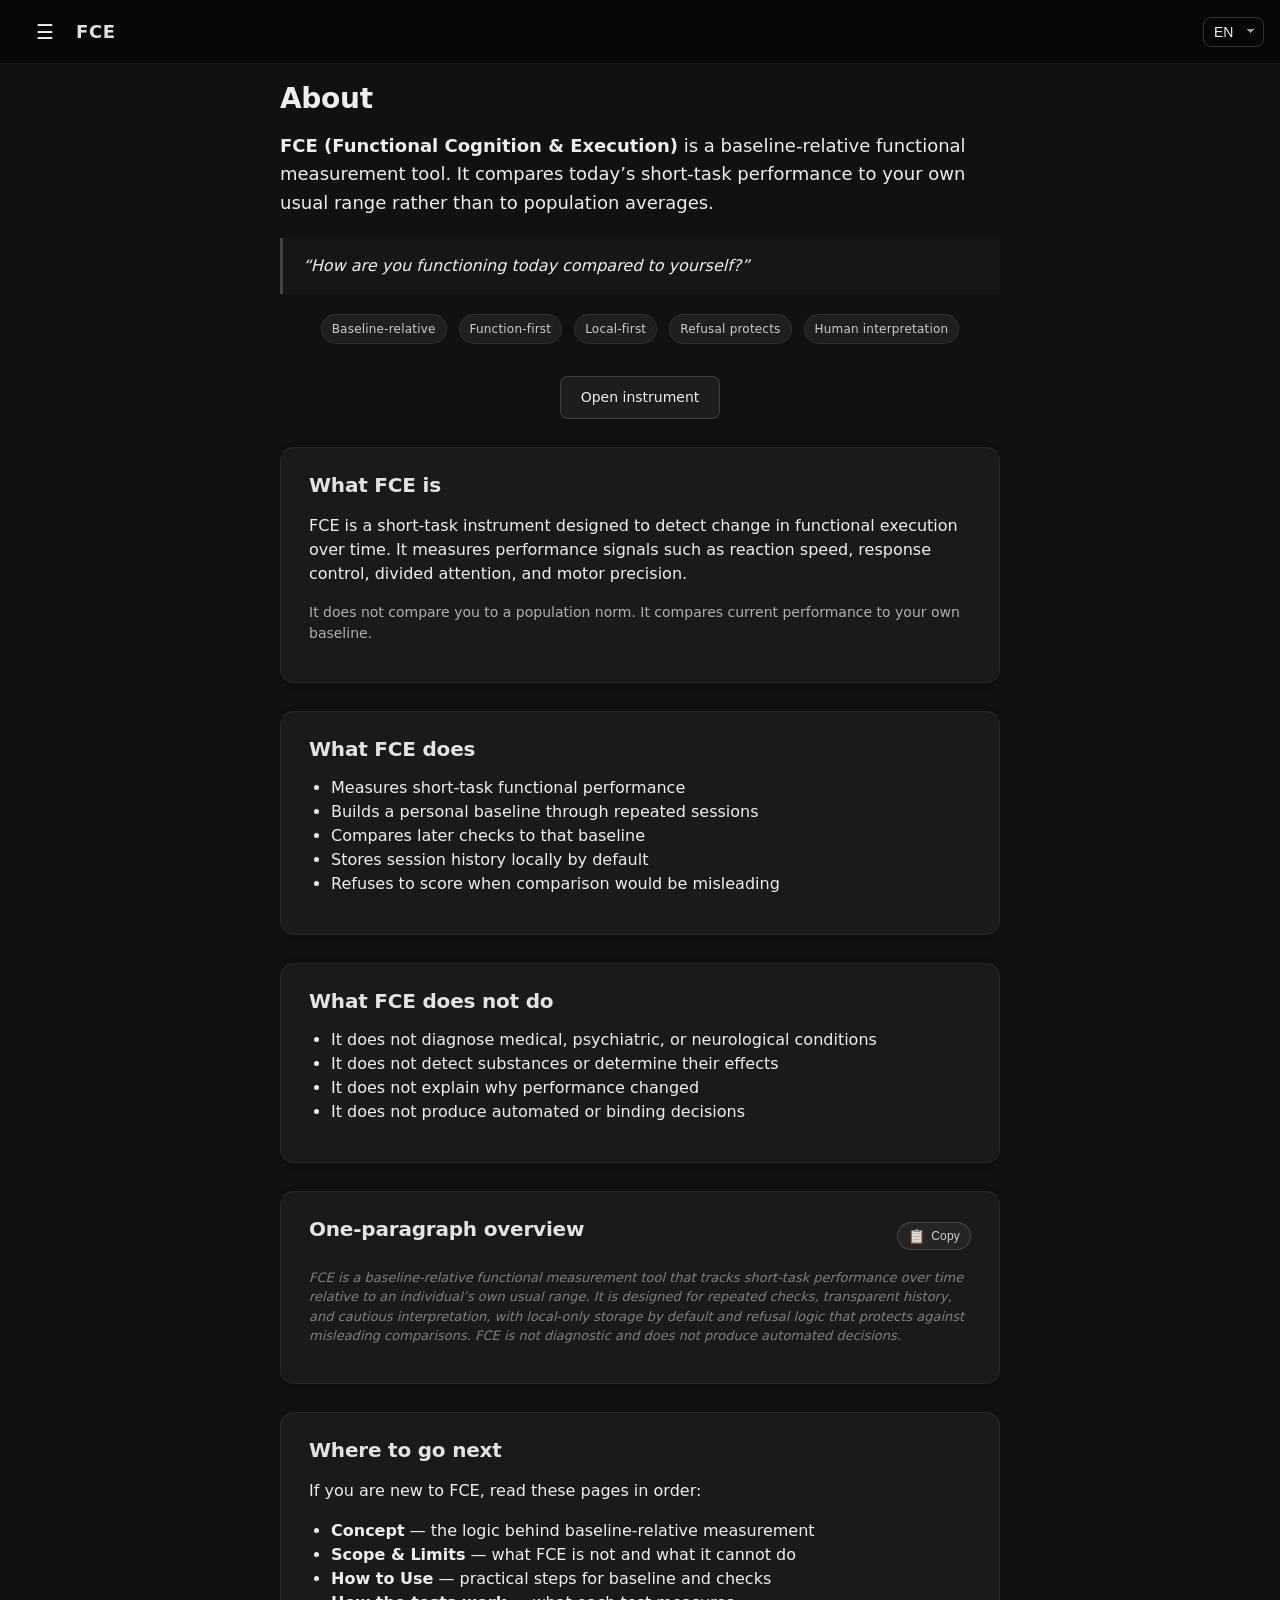
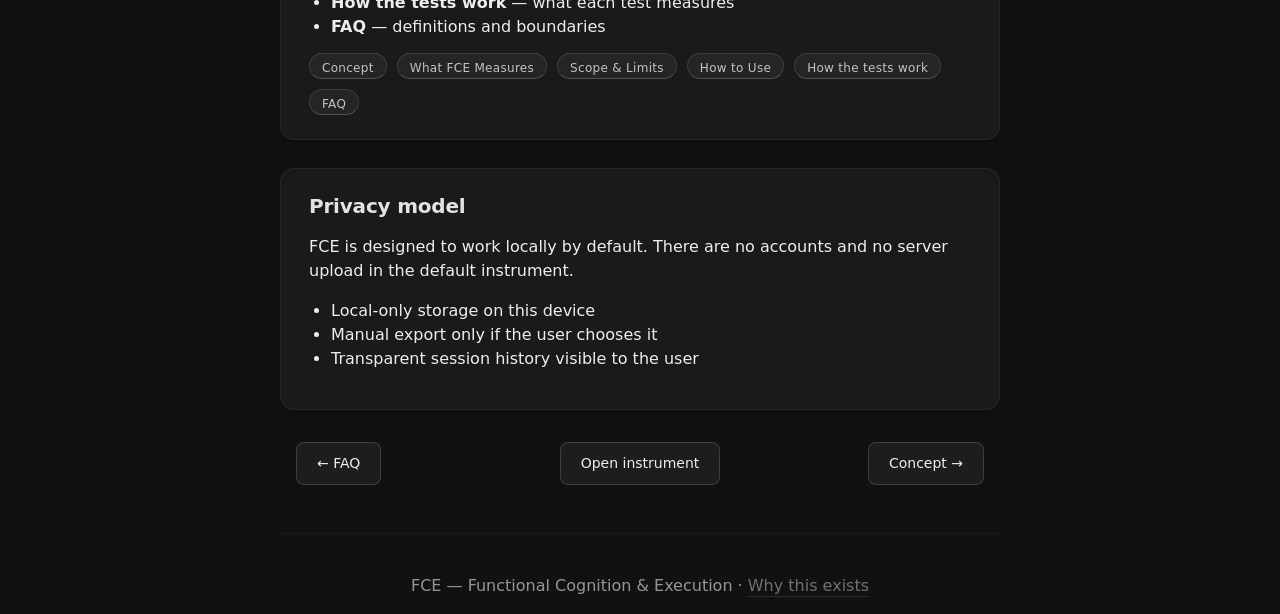
==== commit f1ad2d4b: "Docs: add What FCE Measures to navigation and reading order - Add what-fce-measures.html to repo and" ====
--- a/about.html
+++ b/about.html
@@ -6,12 +6,10 @@
   <title>FCE — About</title>
   <link rel="stylesheet" href="style.css" />
 
-  <!-- Remember last visited page -->
   <script>
     try {
       const p = location.pathname.split("/").pop() || "index.html";
       localStorage.setItem("fce_last_page", p);
-      // Also track last docs page (exclude index.html)
       if (p && p.endsWith(".html") && !p.includes("index.html")) {
         localStorage.setItem("fce_last_docs_page", p);
       }
@@ -72,18 +70,18 @@
       <span class="lang lang-lt hidden">Koncepcija</span>
     </a>
 
+    <a class="menu-item" href="what-fce-measures.html">
+      <span class="lang lang-en">What FCE Measures</span>
+      <span class="lang lang-no hidden">Hva FCE måler</span>
+      <span class="lang lang-lt hidden">Ką FCE matuoja</span>
+    </a>
+
     <a class="menu-item" href="scope.html">
       <span class="lang lang-en">Scope &amp; Limits</span>
       <span class="lang lang-no hidden">Omfang &amp; begrensninger</span>
       <span class="lang lang-lt hidden">Apimtis ir ribos</span>
     </a>
 
-    <a class="menu-item" href="norwegian-context.html">
-      <span class="lang lang-en">Norwegian Context</span>
-      <span class="lang lang-no hidden">Norsk kontekst</span>
-      <span class="lang lang-lt hidden">Norvegiškas kontekstas</span>
-    </a>
-
     <a class="menu-item" href="how-to-use.html">
       <span class="lang lang-en">How to Use</span>
       <span class="lang lang-no hidden">Hvordan bruke</span>
@@ -114,8 +112,8 @@
           <h2>About</h2>
 
           <p class="lead">
-            <strong>FCE (Functional Cognition &amp; Execution)</strong> is a baseline-relative functional instrument.
-            It measures how performance today compares to <em>your own normal range</em> — not to population averages.
+            <strong>FCE (Functional Cognition &amp; Execution)</strong> is a baseline-relative functional measurement tool.
+            It compares today’s short-task performance to your own usual range rather than to population averages.
           </p>
 
           <blockquote class="quote">
@@ -126,8 +124,7 @@
             <div class="chips" aria-label="FCE principles">
               <span class="chip">Baseline-relative</span>
               <span class="chip">Function-first</span>
-              <span class="chip">Offline-first</span>
-              <span class="chip">Local-only by default</span>
+              <span class="chip">Local-first</span>
               <span class="chip">Refusal protects</span>
               <span class="chip">Human interpretation</span>
             </div>
@@ -143,15 +140,45 @@
                     color: #eee;
                     transition: all 0.2s ease;
                     display: inline-block;">
-            <span class="lang lang-en">Open instrument</span>
-            <span class="lang lang-no hidden">Åpne instrument</span>
-            <span class="lang lang-lt hidden">Atidaryti instrumentą</span>
+            Open instrument
           </a>
         </div>
 
+        <section class="card">
+          <h3>What FCE is</h3>
+          <p>
+            FCE is a short-task instrument designed to detect change in functional execution over time.
+            It measures performance signals such as reaction speed, response control, divided attention, and motor precision.
+          </p>
+          <p class="muted">
+            It does not compare you to a population norm. It compares current performance to your own baseline.
+          </p>
+        </section>
+
+        <section class="card">
+          <h3>What FCE does</h3>
+          <ul>
+            <li>Measures short-task functional performance</li>
+            <li>Builds a personal baseline through repeated sessions</li>
+            <li>Compares later checks to that baseline</li>
+            <li>Stores session history locally by default</li>
+            <li>Refuses to score when comparison would be misleading</li>
+          </ul>
+        </section>
+
+        <section class="card">
+          <h3>What FCE does not do</h3>
+          <ul>
+            <li>It does not diagnose medical, psychiatric, or neurological conditions</li>
+            <li>It does not detect substances or determine their effects</li>
+            <li>It does not explain why performance changed</li>
+            <li>It does not produce automated or binding decisions</li>
+          </ul>
+        </section>
+
         <section class="card copy-block">
           <div class="card-utility">
-            <h3>One-paragraph overview (copy-ready)</h3>
+            <h3>One-paragraph overview</h3>
             <button
               class="copy-btn"
               type="button"
@@ -163,298 +190,47 @@
               <span class="copy-label">Copy</span>
             </button>
           </div>
+
           <p class="note" id="aboutOverviewEn">
-            FCE is a baseline-relative functional performance instrument that measures short-task execution and tracks change relative to an individual&rsquo;s normal range. It is designed for repeatable checks and transparent history, with local-only data by default and refusal logic that protects against misleading results. FCE is not diagnostic and does not produce automated decisions.
-          </p>
+            FCE is a baseline-relative functional measurement tool that tracks short-task performance over time relative to an individual’s own usual range. It is designed for repeated checks, transparent history, and cautious interpretation, with local-only storage by default and refusal logic that protects against misleading comparisons. FCE is not diagnostic and does not produce automated decisions.
+          </p>
+
           <span class="muted copy-status" data-copy-status="en" aria-live="polite"></span>
         </section>
 
         <section class="card">
-          <h3>Why repeated use matters</h3>
-
-          <p>
-            FCE is designed to be used more than once. A single session provides a snapshot,
-            while repeated use allows comparison across time.
-          </p>
-
-          <p>
-            By running the same short tasks under different real-world conditions
-            (e.g. rested, tired, distracted, recovered), users may become better at noticing
-            consistency, variability, and deviation from their own normal range.
-          </p>
-
-          <p class="muted">
-            FCE does not interpret results or explain causes.
-            Any recognition of patterns is user-led and emerges through comparison,
-            not instruction.
-          </p>
-
-          <p class="muted">
-            Insight, if any, comes from repetition and comparison — not from a single result.
-          </p>
-        </section>
-
-        <section class="card">
-          <h3>What FCE reflects (without medical claims)</h3>
-
-          <p>
-            Functional performance reflects the combined state of multiple body systems, including neural signaling,
-            attention control, motor execution, and background regulation involved in arousal, stress, and recovery.
-          </p>
-
-          <p class="muted">
-            FCE does not measure these systems directly. It measures observable task execution (speed, control, consistency)
-            and compares today's performance to an individual's own baseline.
-          </p>
-        </section>
-
-        <section class="card">
-          <h3>Start here</h3>
+          <h3>Where to go next</h3>
           <p>
             If you are new to FCE, read these pages in order:
           </p>
           <ul>
-            <li><strong>Concept</strong> — what FCE is, what problem it solves, and why baseline-relative matters</li>
-            <li><strong>How baseline-relative measurement works</strong> <span class="muted">(visual explanation)</span> — simplified visual explanation</li>
-            <li><strong>How to Use</strong> — how to build a baseline and interpret checks safely</li>
-            <li><strong>How the tests work</strong> — procedural instructions for each test type</li>
-            <li><strong>FAQ</strong> — definitions and clear boundaries</li>
-            <li><strong>Norwegian Context</strong> — neutral institutional framing (traffic safety, arbeidsevne, NAV)</li>
-          </ul>
-          <p class="muted">
-            Concept and Scope are designed to be readable by non-technical stakeholders.
-          </p>
+            <li><strong>Concept</strong> — the logic behind baseline-relative measurement</li>
+            <li><strong>Scope &amp; Limits</strong> — what FCE is not and what it cannot do</li>
+            <li><strong>How to Use</strong> — practical steps for baseline and checks</li>
+            <li><strong>How the tests work</strong> — what each test measures</li>
+            <li><strong>FAQ</strong> — definitions and boundaries</li>
+          </ul>
 
           <div style="display:flex; gap:10px; flex-wrap:wrap; margin-top:14px;">
             <a href="concept.html" class="badge" style="text-decoration:none;">Concept</a>
+            <a href="what-fce-measures.html" class="badge" style="text-decoration:none;">What FCE Measures</a>
+            <a href="scope.html" class="badge" style="text-decoration:none;">Scope &amp; Limits</a>
             <a href="how-to-use.html" class="badge" style="text-decoration:none;">How to Use</a>
             <a href="how-tests-work.html" class="badge" style="text-decoration:none;">How the tests work</a>
             <a href="faq.html" class="badge" style="text-decoration:none;">FAQ</a>
-            <a href="norwegian-context.html" class="badge" style="text-decoration:none;">Norwegian Context</a>
-          </div>
-
-        </section>
-
-        <section class="card">
-          <h3>What FCE measures (and what it does not)</h3>
-          <p>
-            FCE is a short-task instrument that captures functional execution signals such as:
-            reaction speed, response stability, inhibitory control, attention under divided load, and motor accuracy.
-          </p>
-
-          <hr />
-
-          <p><strong>FCE does:</strong></p>
-          <ul>
-            <li>Track functional performance over time relative to a personal baseline</li>
-            <li>Support careful self-checks and structured monitoring</li>
-            <li>Refuse to score when data quality is insufficient</li>
-          </ul>
-
-          <p><strong>FCE does not:</strong></p>
-          <ul>
-            <li>Diagnose medical, psychiatric, or neurological conditions</li>
-            <li>Detect substances or infer causes of deviation</li>
-            <li>Produce automated or binding decisions</li>
-          </ul>
-
-          <p class="muted">
-            FCE focuses on execution under time and attention constraints, not on intelligence, knowledge, or aptitude.
-          </p>
-
-          <p class="muted">
-            FCE is designed to support human interpretation, not replace it.
-          </p>
-        </section>
-
-        <section class="card">
-          <h3>Integrity and refusal</h3>
-          <p>
-            FCE includes integrity logic that labels sessions by quality. If a session cannot support a valid comparison,
-            FCE marks it as <em>not usable</em> rather than generating a misleading result.
-          </p>
-          <ul>
-            <li>Protects against false certainty from incomplete or distorted input</li>
-            <li>Encourages repeatability and cautious interpretation</li>
-            <li>Preserves the baseline-relative design</li>
-          </ul>
-          <p class="muted">
-            Refusal is protection — not failure. Retesting is always allowed.
-          </p>
+          </div>
         </section>
 
         <section class="card">
           <h3>Privacy model</h3>
           <p>
-            FCE is designed to work offline and store data locally by default.
-            There are no accounts and no server upload in the default instrument.
-          </p>
-          <ul>
-            <li>Local-only storage (on this device)</li>
-            <li>Manual export (optional)</li>
-            <li>Transparency-first history (sessions visible to the user)</li>
-          </ul>
-          <p class="muted">
-            Any future institutional layer should be explicit and separate — not silently bundled into the instrument.
-          </p>
-        </section>
-
-        <section class="card">
-          <h3>Quick links</h3>
-          <ul>
-            <li><a href="concept.html">Concept</a></li>
-            <li><a href="baseline-relative.html">How baseline-relative measurement works <span class="muted">(visual explanation)</span></a></li>
-            <li><a href="norwegian-context.html">Norwegian Context</a></li>
-            <li><a href="how-to-use.html">How to Use</a></li>
-            <li><a href="how-tests-work.html">How the tests work</a></li>
-            <li><a href="faq.html">FAQ</a></li>
-            <li><a href="index.html?view=history">History (instrument)</a></li>
-          </ul>
-        </section>
-      </div>
-
-      <!-- LT -->
-      <div class="lang lang-lt hidden">
-        <section class="hero">
-          <h2>Apie FCE</h2>
-          <p class="lead">
-            <strong>FCE (Functional Cognition &amp; Execution)</strong> yra su asmeniniu baziniu lygiu lyginamas funkcinio vertinimo instrumentas.
-            Jis skirtas pakartojamai stebėsenai: kaip vykdymas veikia šiandien, palyginti su jūsų įprastu lygiu.
-          </p>
-
-          <div style="margin: 18px auto 0; text-align: center; max-width: 720px;">
-            <div class="chips" aria-label="FCE santrauka">
-              <span class="chip">Funkcija</span>
-              <span class="chip">Palyginimas su baze</span>
-              <span class="chip">Vietinė saugykla</span>
-              <span class="chip">Skaidri istorija</span>
-              <span class="chip">Atsisakymas saugo</span>
-            </div>
-          </div>
-        </section>
-
-        <div style="margin: 24px auto; text-align: center; max-width: 760px; padding: 0 16px;">
-          <a href="index.html#instrument"
-             style="padding: 10px 20px; font-size: 14px; text-decoration: none;
-                    border: 1px solid rgba(255,255,255,0.15);
-                    border-radius: 8px;
-                    background: rgba(255,255,255,0.05);
-                    color: #eee;
-                    transition: all 0.2s ease;
-                    display: inline-block;">
-            <span class="lang lang-en">Open instrument</span>
-            <span class="lang lang-no hidden">Åpne instrument</span>
-            <span class="lang lang-lt hidden">Atidaryti instrumentą</span>
-          </a>
-        </div>
-
-        <section class="card copy-block">
-          <div class="card-utility">
-            <h3>Trumpa apžvalga (paruošta kopijuoti)</h3>
-            <button
-              class="copy-btn"
-              type="button"
-              data-copy-target="#aboutOverviewLt"
-              data-tooltip="Kopijuoti"
-              aria-label="Kopijuoti trumpą apžvalgą"
-            >
-              <span class="copy-icon" aria-hidden="true">📋</span>
-              <span class="copy-label">Kopijuoti</span>
-            </button>
-          </div>
-
-          <p class="note" id="aboutOverviewLt">
-            FCE yra su asmeniniu baziniu lygiu lyginamas funkcinio vykdymo instrumentas, matuojantis trumpų užduočių vykdymą ir sekantis pokytį
-            palyginti su individo įprastu diapazonu. Jis skirtas pakartojamoms patikroms ir skaidriai istorijai, su vietine saugykla pagal nutylėjimą
-            ir atsisakymo logika, saugančia nuo klaidinančių rezultatų. FCE nediagnozuoja ir nepateikia automatizuotų sprendimų.
-          </p>
-
-          <span class="muted copy-status" data-copy-status="lt" aria-live="polite"></span>
-        </section>
-
-        <section class="card">
-          <h3>Kodėl svarbus pakartotinis naudojimas</h3>
-
-          <p>
-            FCE yra sukurtas naudoti daugiau nei vieną kartą.
-            Viena sesija suteikia momentinį vaizdą,
-            o pakartotinis naudojimas leidžia palyginti rezultatus laikui bėgant.
-          </p>
-
-          <p>
-            Atliekant tas pačias trumpas užduotis skirtingomis realiomis sąlygomis
-            (pavyzdžiui, pailsėjus, pavargus, išsiblaškius ar atsistačius),
-            vartotojas gali geriau pastebėti pastovumą, kintamumą
-            ir nukrypimus nuo savo įprasto diapazono.
-          </p>
-
-          <p class="muted">
-            FCE neinterpretuoja rezultatų ir neaiškina priežasčių.
-            Bet koks dėsningumų pastebėjimas kyla paties vartotojo iniciatyva
-            ir atsiranda per palyginimą, o ne per instrukcijas.
-          </p>
-
-          <p class="muted">
-            Bet kokia įžvalga, jei ji atsiranda,
-            kyla iš pasikartojimo ir palyginimo,
-            o ne iš vieno rezultato.
-          </p>
-        </section>
-
-        <section class="card">
-          <h3>Ką FCE atspindi (be medicininių teiginių)</h3>
-
-          <p>
-            Funkcinė veikla atspindi kelių organizmo sistemų bendrą būseną, įskaitant nervinių signalų perdavimą,
-            dėmesio kontrolę, motorinį vykdymą ir foninę reguliaciją, susijusią su sužadinimu, stresu ir atsistatymu.
-          </p>
-
-          <p class="muted">
-            FCE šių sistemų tiesiogiai nematuoja. Jis matuoja stebimą užduočių atlikimą (greitį, kontrolę, pastovumą)
-            ir lygina šiandienos rezultatą su asmens baze (baseline).
-          </p>
-        </section>
-
-        <section class="card">
-          <h3>Kas FCE yra</h3>
-          <ul>
-            <li><strong>Funkcinis instrumentas:</strong> matuoja vykdymą trumpose užduotyse.</li>
-            <li><strong>Su baziniu lygiu lyginamas:</strong> lygina su asmeniniu baziniu lygiu, o ne su populiacijos normomis.</li>
-            <li><strong>Pakartojamas:</strong> sukurtas stebėti pokyčius laikui bėgant.</li>
-            <li><strong>Saugus pagal dizainą:</strong> atsisako pateikti rezultatą, kai duomenys nepatikimi.</li>
-          </ul>
-        </section>
-
-        <section class="card">
-          <h3>Kam tai skirta</h3>
-          <p>
-            FCE gali būti naudojama asmeninei stebėsenai, tyrimų kontekstuose ar kaip papildomas signalas funkcinio vertinimo procesuose,
-            kai reikalingas skaidrus ir pakartojamas vykdymo matas.
-          </p>
-          <p class="muted">
-            FCE nėra diagnostinis įrankis ir nėra skirtas automatizuoti sprendimų priėmimą.
-          </p>
-        </section>
-
-        <section class="card">
-          <h3>Greiti nuorodos</h3>
-          <ul>
-            <li><a href="concept.html">Koncepcija</a></li>
-            <li><a href="baseline-relative.html">Kaip veikia palyginimas su baziniu lygiu <span class="muted">(vizualus paaiškinimas)</span></a></li>
-            <li><a href="norwegian-context.html">Norvegiškas kontekstas</a></li>
-            <li><a href="how-to-use.html">Kaip naudoti</a></li>
-            <li><a href="how-tests-work.html">Kaip veikia testai</a></li>
-            <li><a href="faq.html">DUK</a></li>
-            <li><a href="index.html?view=history">Istorija (instrumentas)</a></li>
-          </ul>
-        </section>
-
-        <section class="card">
-          <h3>Privatumas (pagal nutylėjimą)</h3>
-          <p>
-            FCE sukurta taip, kad pagal nutylėjimą veiktų lokaliai: be paskyrų, be privalomų įkėlimų, be stebėjimo.
-            Sesijų istorija saugoma įrenginyje, o eksportas (jei naudojamas) yra vartotojo veiksmas.
-          </p>
+            FCE is designed to work locally by default. There are no accounts and no server upload in the default instrument.
+          </p>
+          <ul>
+            <li>Local-only storage on this device</li>
+            <li>Manual export only if the user chooses it</li>
+            <li>Transparent session history visible to the user</li>
+          </ul>
         </section>
       </div>
 
@@ -464,8 +240,8 @@
           <h2>Om</h2>
 
           <p class="lead">
-            <strong>FCE (Functional Cognition &amp; Execution)</strong> er et baseline-relativt, funksjonelt instrument.
-            Det måler hvordan prestasjon i dag sammenlignes med <em>din egen normal</em> — ikke med befolkningsgjennomsnitt.
+            <strong>FCE (Functional Cognition &amp; Execution)</strong> er et baseline-relativt verktøy for funksjonell måling.
+            Det sammenligner dagens prestasjon i korte oppgaver med ditt eget normalområde, ikke med befolkningsgjennomsnitt.
           </p>
 
           <blockquote class="quote">
@@ -476,8 +252,7 @@
             <div class="chips" aria-label="FCE prinsipper">
               <span class="chip">Baseline-relativ</span>
               <span class="chip">Funksjon først</span>
-              <span class="chip">Offline først</span>
-              <span class="chip">Lokalt som standard</span>
+              <span class="chip">Lokalt først</span>
               <span class="chip">Avslag beskytter</span>
               <span class="chip">Menneskelig tolkning</span>
             </div>
@@ -497,9 +272,41 @@
           </a>
         </div>
 
+        <section class="card">
+          <h3>Hva FCE er</h3>
+          <p>
+            FCE er et kort-oppgave instrument laget for å oppdage endring i funksjonell utførelse over tid.
+            Det måler prestasjonssignaler som reaksjonshastighet, responskontroll, delt oppmerksomhet og motorisk presisjon.
+          </p>
+          <p class="muted">
+            Det sammenligner deg ikke med en befolkningsnorm. Det sammenligner nåværende prestasjon med din egen baseline.
+          </p>
+        </section>
+
+        <section class="card">
+          <h3>Hva FCE gjør</h3>
+          <ul>
+            <li>Måler funksjonell prestasjon i korte oppgaver</li>
+            <li>Bygger en personlig baseline gjennom gjentatte økter</li>
+            <li>Sammenligner senere sjekker med denne baselinen</li>
+            <li>Lagrer historikk lokalt som standard</li>
+            <li>Gir avslag når sammenligning ville blitt misvisende</li>
+          </ul>
+        </section>
+
+        <section class="card">
+          <h3>Hva FCE ikke gjør</h3>
+          <ul>
+            <li>Det stiller ikke medisinske, psykiatriske eller nevrologiske diagnoser</li>
+            <li>Det påviser ikke rusmidler eller bestemmer deres effekt</li>
+            <li>Det forklarer ikke hvorfor prestasjon har endret seg</li>
+            <li>Det gir ikke automatiserte eller bindende beslutninger</li>
+          </ul>
+        </section>
+
         <section class="card copy-block">
           <div class="card-utility">
-            <h3>Kort oversikt (klar til å kopiere)</h3>
+            <h3>Kort oversikt</h3>
             <button
               class="copy-btn"
               type="button"
@@ -511,160 +318,184 @@
               <span class="copy-label">Kopier</span>
             </button>
           </div>
+
           <p class="note" id="aboutOverviewNo">
-            FCE er et baseline-relativt instrument for funksjonell prestasjon som måler utførelse i korte oppgaver og følger endring relativt til individets normalområde. Det er laget for repeterbare sjekker og transparent historikk, med lokal lagring som standard og avslaglogikk som beskytter mot misvisende resultater. FCE er ikke diagnostisk og gir ikke automatiserte beslutninger.
-          </p>
+            FCE er et baseline-relativt verktøy for funksjonell måling som følger prestasjon i korte oppgaver over tid relativt til individets eget normalområde. Det er laget for gjentatte sjekker, transparent historikk og varsom tolkning, med lokal lagring som standard og avslaglogikk som beskytter mot misvisende sammenligninger. FCE er ikke diagnostisk og gir ikke automatiserte beslutninger.
+          </p>
+
           <span class="muted copy-status" data-copy-status="no" aria-live="polite"></span>
         </section>
 
         <section class="card">
-          <h3>Hvorfor gjentatt bruk er viktig</h3>
-
-          <p>
-            FCE er laget for å brukes mer enn én gang. Én enkelt økt gir et øyeblikksbilde,
-            mens gjentatt bruk muliggjør sammenligning over tid.
-          </p>
-
-          <p>
-            Ved å gjennomføre de samme korte oppgavene under ulike reelle forhold
-            (for eksempel uthvilt, trøtt, distrahert eller restituert),
-            kan brukeren bli bedre til å legge merke til stabilitet, variasjon
-            og avvik fra eget normalområde.
-          </p>
-
-          <p class="muted">
-            FCE tolker ikke resultater og forklarer ikke årsaker.
-            Eventuell mønstergjenkjenning skjer på brukerens initiativ
-            og oppstår gjennom sammenligning, ikke instruksjon.
-          </p>
-
-          <p class="muted">
-            Eventuell innsikt kommer fra repetisjon og sammenligning
-            — ikke fra ett enkelt resultat.
-          </p>
-        </section>
-
-        <section class="card">
-          <h3>Hva FCE reflekterer (uten medisinske påstander)</h3>
-
-          <p>
-            Funksjonell ytelse reflekterer samlet tilstand i flere kroppssystemer, inkludert nevral signalering,
-            oppmerksomhetskontroll, motorisk utførelse og bakgrunnsregulering knyttet til aktivering, stress og restitusjon.
-          </p>
-
-          <p class="muted">
-            FCE måler ikke disse systemene direkte. Det måler observerbar oppgaveutførelse (hastighet, kontroll, konsistens)
-            og sammenligner dagens prestasjon med personens egen baseline.
-          </p>
-        </section>
-
-        <section class="card">
-          <h3>Start her</h3>
+          <h3>Hvor du går videre</h3>
           <p>
             Hvis du er ny til FCE, les disse sidene i rekkefølge:
           </p>
           <ul>
-            <li><strong>Konsept</strong> — hva FCE er, hvilket problem det løser, og hvorfor baseline-relativt er viktig</li>
-            <li><strong>Hvordan bruke</strong> — hvordan bygge baseline og tolke sjekk på en trygg måte</li>
-            <li><strong>FAQ</strong> — definisjoner og tydelige grenser</li>
-            <li><strong>Norsk kontekst</strong> — nøktern institusjonell ramme (trafikksikkerhet, arbeidsevne, NAV)</li>
-          </ul>
-          <p class="muted">
-            Konsept og omfang er laget for å være lesbart også for ikke-tekniske interessenter.
-          </p>
+            <li><strong>Konsept</strong> — logikken bak baseline-relativ måling</li>
+            <li><strong>Omfang &amp; begrensninger</strong> — hva FCE ikke er og hva det ikke kan gjøre</li>
+            <li><strong>Hvordan bruke</strong> — praktiske steg for baseline og sjekker</li>
+            <li><strong>Hvordan testene fungerer</strong> — hva hver test måler</li>
+            <li><strong>FAQ</strong> — definisjoner og grenser</li>
+          </ul>
 
           <div style="display:flex; gap:10px; flex-wrap:wrap; margin-top:14px;">
             <a href="concept.html" class="badge" style="text-decoration:none;">Konsept</a>
+            <a href="what-fce-measures.html" class="badge" style="text-decoration:none;">Hva FCE måler</a>
+            <a href="scope.html" class="badge" style="text-decoration:none;">Omfang &amp; begrensninger</a>
             <a href="how-to-use.html" class="badge" style="text-decoration:none;">Hvordan bruke</a>
             <a href="how-tests-work.html" class="badge" style="text-decoration:none;">Hvordan testene fungerer</a>
             <a href="faq.html" class="badge" style="text-decoration:none;">FAQ</a>
-            <a href="norwegian-context.html" class="badge" style="text-decoration:none;">Norsk kontekst</a>
-          </div>
-        </section>
-
-        <section class="card">
-          <h3>Hva FCE måler (og hva det ikke gjør)</h3>
-          <p>
-            FCE er et kort-oppgave instrument som fanger funksjonelle utførelsessignaler som:
-            reaksjonshastighet, responsstabilitet, inhibisjonskontroll, oppmerksomhet under delt belastning og motorisk nøyaktighet.
-          </p>
-
-          <hr />
-
-          <p><strong>FCE gjør:</strong></p>
-          <ul>
-            <li>Følge funksjonell prestasjon over tid, relativt til personlig baseline</li>
-            <li>Støtte forsiktige selv-sjekker og strukturert oppfølging</li>
-            <li>Gi avslag når datakvaliteten ikke er god nok</li>
-          </ul>
-
-          <p><strong>FCE gjør ikke:</strong></p>
-          <ul>
-            <li>Stille medisinske, psykiatriske eller nevrologiske diagnoser</li>
-            <li>Påvise rusmidler eller trekke slutninger om årsak</li>
-            <li>Gi automatiserte eller bindende beslutninger</li>
-          </ul>
-
+          </div>
+        </section>
+
+        <section class="card">
+          <h3>Personvernmodell</h3>
+          <p>
+            FCE er laget for å fungere lokalt som standard. Det er ingen konto og ingen serveropplasting i standardinstrumentet.
+          </p>
+          <ul>
+            <li>Lokal lagring på denne enheten</li>
+            <li>Manuell eksport bare hvis brukeren velger det</li>
+            <li>Transparent historikk som er synlig for brukeren</li>
+          </ul>
+        </section>
+      </div>
+
+      <!-- LT -->
+      <div class="lang lang-lt hidden">
+        <section class="hero">
+          <h2>Apie</h2>
+
+          <p class="lead">
+            <strong>FCE (Functional Cognition &amp; Execution)</strong> yra su asmenine baze lyginamas funkcinio matavimo įrankis.
+            Jis lygina šiandienos trumpų užduočių atlikimą su jūsų įprastu diapazonu, o ne su populiacijos vidurkiu.
+          </p>
+
+          <blockquote class="quote">
+            „Kaip šiandien funkcionuojate, palyginti su savimi?“
+          </blockquote>
+
+          <div style="margin: 18px auto 0; text-align: center; max-width: 720px;">
+            <div class="chips" aria-label="FCE principai">
+              <span class="chip">Lyginama su baze</span>
+              <span class="chip">Funkcija pirmiau</span>
+              <span class="chip">Vietinis veikimas</span>
+              <span class="chip">Atsisakymas saugo</span>
+              <span class="chip">Žmogaus interpretacija</span>
+            </div>
+          </div>
+        </section>
+
+        <div style="margin: 24px auto; text-align: center; max-width: 760px; padding: 0 16px;">
+          <a href="index.html#instrument"
+             style="padding: 10px 20px; font-size: 14px; text-decoration: none;
+                    border: 1px solid rgba(255,255,255,0.15);
+                    border-radius: 8px;
+                    background: rgba(255,255,255,0.05);
+                    color: #eee;
+                    transition: all 0.2s ease;
+                    display: inline-block;">
+            Atidaryti instrumentą
+          </a>
+        </div>
+
+        <section class="card">
+          <h3>Kas yra FCE</h3>
+          <p>
+            FCE yra trumpų užduočių instrumentas, skirtas nustatyti funkcinio vykdymo pokyčius laikui bėgant.
+            Jis matuoja tokius atlikimo signalus kaip reakcijos greitis, atsako kontrolė, padalintas dėmesys ir motorinis tikslumas.
+          </p>
           <p class="muted">
-            FCE fokuserer på utførelse under tid- og oppmerksomhetskrav, ikke på intelligens, kunnskap eller evnenivå.
-          </p>
-
-          <p class="muted">
-            FCE er laget for å støtte menneskelig vurdering, ikke erstatte den.
-          </p>
-        </section>
-
-        <section class="card">
-          <h3>Integritet og avslag</h3>
-          <p>
-            FCE har integritetslogikk som merker økter etter kvalitet. Hvis en økt ikke kan gi en gyldig sammenligning,
-            markeres den som <em>ikke brukbar</em> i stedet for å gi et misvisende resultat.
-          </p>
-          <ul>
-            <li>Beskytter mot falsk sikkerhet fra ufullstendig eller forstyrret input</li>
-            <li>Oppmuntrer repeterbarhet og varsom tolkning</li>
-            <li>Bevarer baseline-relativt design</li>
-          </ul>
-          <p class="muted">
-            Avslag er beskyttelse — ikke feil. Du kan alltid teste på nytt.
-          </p>
-        </section>
-
-        <section class="card">
-          <h3>Personvernmodell</h3>
-          <p>
-            FCE er designet for å fungere offline og lagre data lokalt som standard.
-            Det er ingen konto og ingen serveropplasting i standard-instrumentet.
-          </p>
-          <ul>
-            <li>Lokal lagring (på denne enheten)</li>
-            <li>Manuell eksport (valgfritt)</li>
-            <li>Transparens-først historikk (økter synlige for brukeren)</li>
-          </ul>
-          <p class="muted">
-            Eventuelle fremtidige institusjonelle lag må være eksplisitte og separate — ikke skjult innebygd.
-          </p>
-        </section>
-
-        <section class="card">
-          <h3>Hurtiglenker</h3>
-          <ul>
-            <li><a href="concept.html">Konsept</a></li>
-            <li><a href="norwegian-context.html">Norsk kontekst</a></li>
-            <li><a href="how-to-use.html">Hvordan bruke</a></li>
-            <li><a href="how-tests-work.html">Hvordan testene fungerer</a></li>
-            <li><a href="faq.html">FAQ</a></li>
-            <li><a href="index.html?view=history">Historikk (instrument)</a></li>
+            Jis nelygina jūsų su populiacijos norma. Jis lygina dabartinį atlikimą su jūsų pačių baze.
+          </p>
+        </section>
+
+        <section class="card">
+          <h3>Ką FCE daro</h3>
+          <ul>
+            <li>Matuoja funkcinį atlikimą trumpose užduotyse</li>
+            <li>Kuria asmeninę bazę per pakartotines sesijas</li>
+            <li>Lygina vėlesnes patikras su ta baze</li>
+            <li>Pagal nutylėjimą saugo istoriją lokaliai</li>
+            <li>Atsisako vertinti, kai palyginimas būtų klaidinantis</li>
+          </ul>
+        </section>
+
+        <section class="card">
+          <h3>Ko FCE nedaro</h3>
+          <ul>
+            <li>Jis nediagnozuoja medicininių, psichiatrinių ar neurologinių būklių</li>
+            <li>Jis neaptinka medžiagų ir nenustato jų poveikio</li>
+            <li>Jis nepaaiškina, kodėl atlikimas pasikeitė</li>
+            <li>Jis nepateikia automatinių ar privalomų sprendimų</li>
+          </ul>
+        </section>
+
+        <section class="card copy-block">
+          <div class="card-utility">
+            <h3>Trumpa apžvalga</h3>
+            <button
+              class="copy-btn"
+              type="button"
+              data-copy-target="#aboutOverviewLt"
+              data-tooltip="Kopijuoti"
+              aria-label="Kopijuoti apžvalgą"
+            >
+              <span class="copy-icon" aria-hidden="true">📋</span>
+              <span class="copy-label">Kopijuoti</span>
+            </button>
+          </div>
+
+          <p class="note" id="aboutOverviewLt">
+            FCE yra su asmenine baze lyginamas funkcinio matavimo įrankis, kuris laikui bėgant seka trumpų užduočių atlikimą, lygindamas jį su paties žmogaus įprastu diapazonu. Jis sukurtas pakartotinėms patikroms, skaidriai istorijai ir atsargiai interpretacijai, su vietine saugykla pagal nutylėjimą ir atsisakymo logika, saugančia nuo klaidinančių palyginimų. FCE nediagnozuoja ir nepateikia automatizuotų sprendimų.
+          </p>
+
+          <span class="muted copy-status" data-copy-status="lt" aria-live="polite"></span>
+        </section>
+
+        <section class="card">
+          <h3>Kur eiti toliau</h3>
+          <p>
+            Jei FCE naudojate pirmą kartą, skaitykite šiuos puslapius tokia tvarka:
+          </p>
+          <ul>
+            <li><strong>Koncepcija</strong> — bazės atžvilgiu veikiančio matavimo logika</li>
+            <li><strong>Apimtis ir ribos</strong> — kas FCE nėra ir ko jis negali padaryti</li>
+            <li><strong>Kaip naudoti</strong> — praktiniai žingsniai bazei ir patikroms</li>
+            <li><strong>Kaip veikia testai</strong> — ką matuoja kiekvienas testas</li>
+            <li><strong>DUK</strong> — sąvokos ir ribos</li>
+          </ul>
+
+          <div style="display:flex; gap:10px; flex-wrap:wrap; margin-top:14px;">
+            <a href="concept.html" class="badge" style="text-decoration:none;">Koncepcija</a>
+            <a href="what-fce-measures.html" class="badge" style="text-decoration:none;">Ką FCE matuoja</a>
+            <a href="scope.html" class="badge" style="text-decoration:none;">Apimtis ir ribos</a>
+            <a href="how-to-use.html" class="badge" style="text-decoration:none;">Kaip naudoti</a>
+            <a href="how-tests-work.html" class="badge" style="text-decoration:none;">Kaip veikia testai</a>
+            <a href="faq.html" class="badge" style="text-decoration:none;">DUK</a>
+          </div>
+        </section>
+
+        <section class="card">
+          <h3>Privatumo modelis</h3>
+          <p>
+            FCE pagal nutylėjimą veikia lokaliai. Standartinėje instrumento versijoje nėra paskyrų ir nėra duomenų siuntimo į serverį.
+          </p>
+          <ul>
+            <li>Vietinė saugykla šiame įrenginyje</li>
+            <li>Rankinis eksportas tik vartotojui pasirinkus</li>
+            <li>Skaidri sesijų istorija, matoma pačiam vartotojui</li>
           </ul>
         </section>
       </div>
 
       <nav class="docs-nav">
         <div class="docs-nav-left">
-          <a href="index.html?home=1" class="docs-nav-btn">
-            <span class="lang lang-en">← Home</span>
-            <span class="lang lang-no hidden">← Hjem</span>
-            <span class="lang lang-lt hidden">← Pradžia</span>
+          <a href="faq.html" class="docs-nav-btn">
+            <span class="lang lang-en">← FAQ</span>
+            <span class="lang lang-no hidden">← FAQ</span>
+            <span class="lang lang-lt hidden">← DUK</span>
           </a>
         </div>
 
@@ -727,7 +558,6 @@
         if (e.key === "Escape" && menu.classList.contains("open")) closeMenu();
       });
 
-      // Close menu when clicking menu items (skip disabled items)
       document.querySelectorAll(".menu-item").forEach(item => {
         item.addEventListener("click", (e) => {
           if (!item.classList.contains("is-disabled")) closeMenu();
@@ -737,8 +567,7 @@
 
       const LANG_KEY = "fce_lang";
       const hasLtContent = !!document.querySelector(".lang-lt");
-      
-      // Check for legacy key first, then use fce_lang
+
       let currentLang = localStorage.getItem(LANG_KEY);
       if (!currentLang) {
         const oldLang = localStorage.getItem("fce_lang_v1");
@@ -750,15 +579,13 @@
         }
       }
 
-      // Fallback: if LT is selected but page has no LT content, use EN
       if (currentLang === "lt" && !hasLtContent) {
         currentLang = "en";
         try { localStorage.setItem(LANG_KEY, currentLang); } catch {}
       }
 
       const langSelect = document.getElementById("langSelect");
-      
-      // Ensure LT option exists (selector parity across pages)
+
       if (langSelect) {
         const hasLtOption = Array.from(langSelect.options).some(opt => opt.value === "lt");
         if (!hasLtOption) {
@@ -768,32 +595,35 @@
           langSelect.appendChild(ltOption);
         }
       }
-      
+
       if (langSelect) langSelect.value = currentLang;
 
       const I18N_PAGES = {
         en: {
           about: "About",
           concept: "Concept",
+          "what-fce-measures": "What FCE Measures",
           scope: "Scope & Limits",
-          "norwegian-context": "Norwegian Context",
           "how-to-use": "How to use",
+          "how-tests-work": "How the tests work",
           faq: "FAQ"
         },
         no: {
           about: "Om",
           concept: "Konsept",
+          "what-fce-measures": "Hva FCE måler",
           scope: "Omfang & begrensninger",
-          "norwegian-context": "Norsk kontekst",
           "how-to-use": "Hvordan bruke",
+          "how-tests-work": "Hvordan testene fungerer",
           faq: "FAQ"
         },
         lt: {
           about: "Apie",
           concept: "Koncepcija",
+          "what-fce-measures": "Ką FCE matuoja",
           scope: "Apimtis ir ribos",
-          "norwegian-context": "Norvegiškas kontekstas",
           "how-to-use": "Kaip naudoti",
+          "how-tests-work": "Kaip veikia testai",
           faq: "DUK"
         }
       };
@@ -813,25 +643,21 @@
       }
 
       function applyLanguage(lang) {
-        // Determine content language (with fallback)
         let contentLang = lang;
         if (contentLang === "lt" && !hasLtContent) {
           contentLang = "en";
         }
-        
-        // Determine UI language (LT labels now available)
+
         const uiLang = contentLang;
-        
+
         currentLang = contentLang;
         try { localStorage.setItem(LANG_KEY, contentLang); } catch {}
         if (langSelect) langSelect.value = currentLang;
 
-        // Apply content visibility
         document.querySelectorAll(".lang-en").forEach(el => el.classList.toggle("hidden", contentLang !== "en"));
         document.querySelectorAll(".lang-no").forEach(el => el.classList.toggle("hidden", contentLang !== "no"));
         document.querySelectorAll(".lang-lt").forEach(el => el.classList.toggle("hidden", contentLang !== "lt"));
 
-        // Apply UI label visibility (menu/nav items)
         document.querySelectorAll(".menu .lang-en, .docs-nav .lang-en").forEach(el => {
           el.classList.toggle("hidden", uiLang !== "en");
         });
@@ -868,24 +694,8 @@
 
       langSelect && langSelect.addEventListener("change", (e) => applyLanguage(e.target.value));
 
-      // Track navigation to baseline-relative.html
-      document.querySelectorAll('a[href="baseline-relative.html"]').forEach(link => {
-        link.addEventListener("click", () => {
-          try {
-            const sourceUrl = window.location.href.split('#')[0]; // Remove hash for consistent URLs
-            const scrollPos = window.scrollY || window.pageYOffset || 0;
-            sessionStorage.setItem("fce_baseline_relative_source", sourceUrl);
-            sessionStorage.setItem("fce_baseline_relative_scroll", String(scrollPos));
-          } catch (e) {
-            // Ignore storage errors
-          }
-        });
-      });
-
-      // Init
       applyLanguage(currentLang);
-      
-      // Brand link hint text handler
+
       function updateBrandLinkHint() {
         const brandLink = document.getElementById("brandLink");
         if (!brandLink) return;
@@ -894,36 +704,30 @@
         brandLink.setAttribute("data-hint", hint);
         brandLink.setAttribute("aria-label", hint);
       }
+
       updateBrandLinkHint();
       langSelect && langSelect.addEventListener("change", () => {
         updateBrandLinkHint();
       });
-      
-      // Store scroll position when leaving page
+
       function storeScrollPosition() {
         try {
           const scrollPos = window.scrollY || window.pageYOffset || 0;
           if (scrollPos > 0) {
             localStorage.setItem("fce_doc_scroll_about", String(scrollPos));
           }
-        } catch (e) {
-          // Ignore storage errors
-        }
-      }
-
-      // Store scroll on visibility change (user navigating away)
+        } catch (e) {}
+      }
+
       document.addEventListener("visibilitychange", () => {
         if (document.visibilityState === "hidden") {
           storeScrollPosition();
         }
       });
 
-      // Store scroll on beforeunload
       window.addEventListener("beforeunload", storeScrollPosition);
 
-      // Restore scroll position if returning from baseline-relative.html or Learn More
       try {
-        // Check sessionStorage first (for baseline-relative flow)
         const restoreScroll = sessionStorage.getItem("fce_restore_scroll");
         if (restoreScroll) {
           sessionStorage.removeItem("fce_restore_scroll");
@@ -934,12 +738,10 @@
             });
           }
         } else if (window.location.hash === "#restore-scroll") {
-          // Check localStorage for stored scroll position (from Learn More)
           const storedScroll = localStorage.getItem("fce_doc_scroll_about");
           if (storedScroll) {
             const scrollPos = parseInt(storedScroll, 10);
             if (!isNaN(scrollPos) && scrollPos > 0) {
-              // Remove hash to clean URL
               history.replaceState(null, "", window.location.pathname);
               requestAnimationFrame(() => {
                 window.scrollTo(0, scrollPos);
@@ -947,9 +749,7 @@
             }
           }
         }
-      } catch (e) {
-        // Ignore storage errors
-      }
+      } catch (e) {}
     })();
   </script>
   <script src="docs.js"></script>
--- a/style.css
+++ b/style.css
@@ -499,6 +499,34 @@
     flex-shrink: 0;
     margin-top: 12px;
     overflow: visible;
+  }
+
+  .op-advice {
+    margin-top: 12px;
+    padding: 16px 16px;
+    background: rgba(255,255,255,0.03);
+    border: 1px solid rgba(255,255,255,0.06);
+    border-radius: 14px;
+  }
+  .op-advice h3 {
+    margin: 0;
+    font-size: 16px;
+    font-weight: 650;
+  }
+  .op-advice-body {
+    margin-top: 10px;
+    line-height: 1.55;
+    color: rgba(255,255,255,0.92);
+  }
+  .op-advice-body ul {
+    margin: 10px 0 0;
+    padding-left: 22px;
+  }
+  .op-advice-body li {
+    margin: 6px 0;
+  }
+  .op-advice .note {
+    margin-top: 10px;
   }
   
   .panel h2 {
@@ -1990,6 +2018,7 @@
 
   .home-history-when {
     white-space: nowrap;
+    flex-shrink: 0;
   }
 
   .home-history-sub {
@@ -2008,6 +2037,47 @@
 
   .home-history-metrics span {
     white-space: nowrap;
+  }
+
+  /* Mobile fixes for home history panel */
+  @media (max-width: 640px) {
+    .home-history-top {
+      flex-wrap: wrap;
+      gap: 6px;
+      align-items: flex-start;
+    }
+
+    .home-history-title {
+      flex: 1 1 auto;
+      min-width: 0;
+      flex-wrap: wrap;
+      gap: 6px;
+    }
+
+    .home-history-when {
+      white-space: normal;
+      font-size: 12px;
+      flex: 0 0 100%;
+      order: -1;
+      margin-bottom: 2px;
+      opacity: 0.85;
+    }
+
+    .home-history-sub {
+      flex-wrap: wrap;
+      gap: 6px;
+      align-items: flex-start;
+    }
+
+    .home-history-metrics {
+      gap: 8px;
+      flex: 1 1 auto;
+      min-width: 0;
+    }
+
+    .home-history-metrics span {
+      font-size: 13px;
+    }
   }
 
   /* Tiny accent strip to make it feel "earned" */
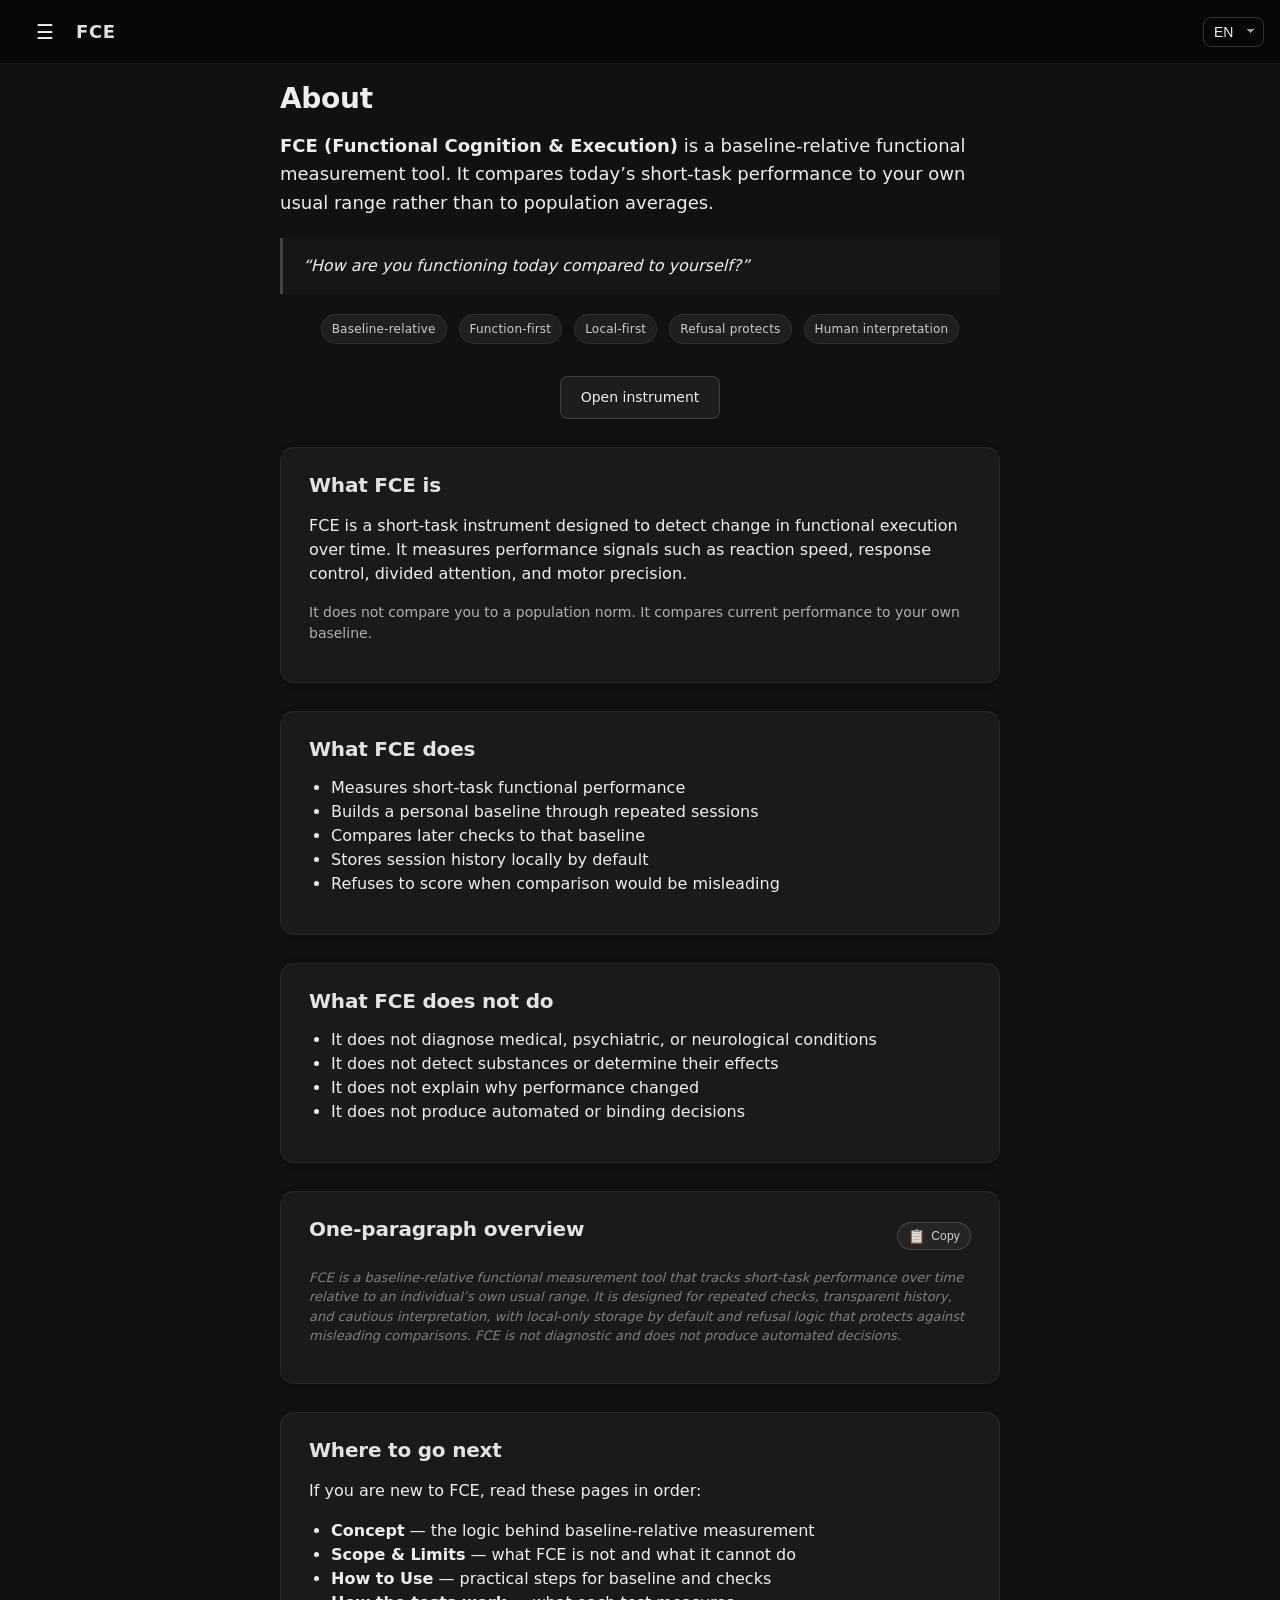
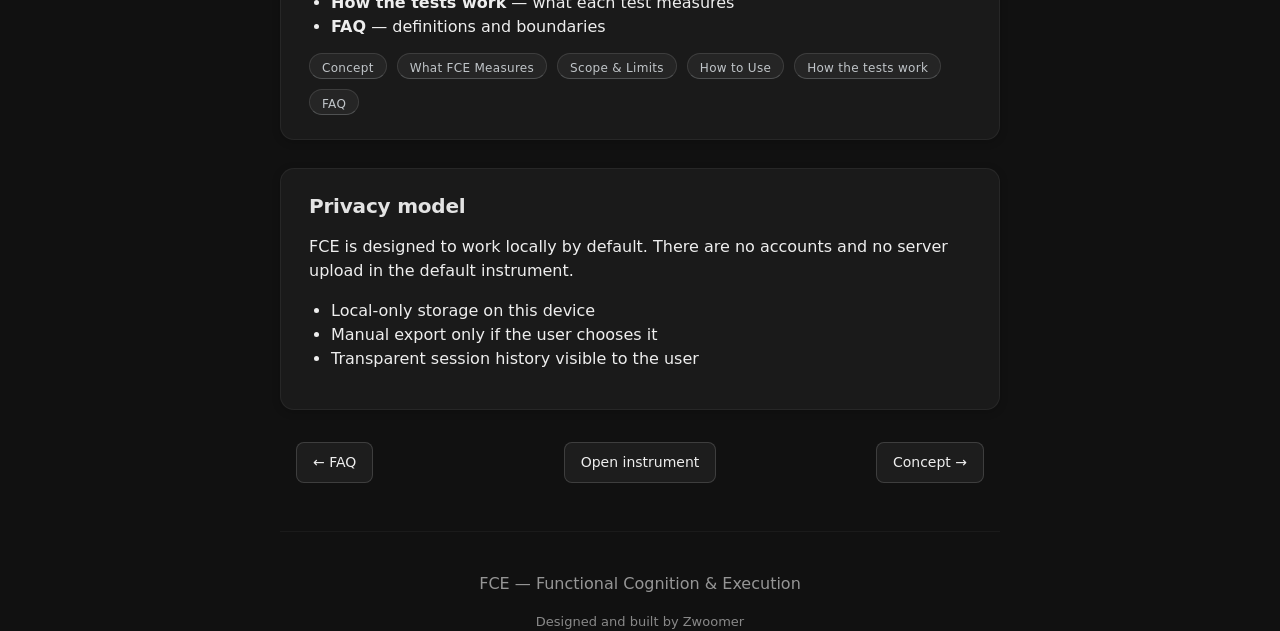
==== commit 086fb5e8: "Integrate grouped docs nav, docs-nav flow, and footer polish - Use Core Docs / Context sections acro" ====
--- a/about.html
+++ b/about.html
@@ -58,47 +58,81 @@
       <span class="lang lang-lt hidden">Istorija</span>
     </a>
 
-    <a class="menu-item" href="about.html" aria-current="page">
-      <span class="lang lang-en">About</span>
-      <span class="lang lang-no hidden">Om</span>
-      <span class="lang lang-lt hidden">Apie</span>
-    </a>
-
-    <a class="menu-item" href="concept.html">
-      <span class="lang lang-en">Concept</span>
-      <span class="lang lang-no hidden">Konsept</span>
-      <span class="lang lang-lt hidden">Koncepcija</span>
-    </a>
-
-    <a class="menu-item" href="what-fce-measures.html">
-      <span class="lang lang-en">What FCE Measures</span>
-      <span class="lang lang-no hidden">Hva FCE måler</span>
-      <span class="lang lang-lt hidden">Ką FCE matuoja</span>
-    </a>
-
-    <a class="menu-item" href="scope.html">
-      <span class="lang lang-en">Scope &amp; Limits</span>
-      <span class="lang lang-no hidden">Omfang &amp; begrensninger</span>
-      <span class="lang lang-lt hidden">Apimtis ir ribos</span>
-    </a>
-
-    <a class="menu-item" href="how-to-use.html">
-      <span class="lang lang-en">How to Use</span>
-      <span class="lang lang-no hidden">Hvordan bruke</span>
-      <span class="lang lang-lt hidden">Kaip naudoti</span>
-    </a>
-
-    <a class="menu-item" href="how-tests-work.html">
-      <span class="lang lang-en">How the tests work</span>
-      <span class="lang lang-no hidden">Hvordan testene fungerer</span>
-      <span class="lang lang-lt hidden">Kaip veikia testai</span>
-    </a>
-
-    <a class="menu-item" href="faq.html">
-      <span class="lang lang-en">FAQ</span>
-      <span class="lang lang-no hidden">FAQ</span>
-      <span class="lang lang-lt hidden">DUK</span>
-    </a>
+    <div class="menu-section" id="menuSectionCore">
+      <button type="button" class="menu-section-toggle" id="menuToggleCore" aria-expanded="false" aria-controls="menuPanelCore">
+        <span class="menu-section-label">
+          <span class="lang lang-en">Core Docs</span>
+          <span class="lang lang-no hidden">Kjernedokumentasjon</span>
+          <span class="lang lang-lt hidden">Pagrindiniai dokumentai</span>
+        </span>
+        <span class="menu-chevron" aria-hidden="true">▸</span>
+      </button>
+      <div class="menu-section-panel" id="menuPanelCore" role="region" aria-labelledby="menuToggleCore">
+        <a class="menu-item menu-item-nested" href="about.html" aria-current="page">
+          <span class="lang lang-en">About</span>
+          <span class="lang lang-no hidden">Om</span>
+          <span class="lang lang-lt hidden">Apie</span>
+        </a>
+        <a class="menu-item menu-item-nested" href="concept.html">
+          <span class="lang lang-en">Concept</span>
+          <span class="lang lang-no hidden">Konsept</span>
+          <span class="lang lang-lt hidden">Koncepcija</span>
+        </a>
+        <a class="menu-item menu-item-nested" href="what-fce-measures.html">
+          <span class="lang lang-en">What FCE Measures</span>
+          <span class="lang lang-no hidden">Hva FCE måler</span>
+          <span class="lang lang-lt hidden">Ką FCE matuoja</span>
+        </a>
+        <a class="menu-item menu-item-nested" href="scope.html">
+          <span class="lang lang-en">Scope &amp; Limits</span>
+          <span class="lang lang-no hidden">Omfang &amp; begrensninger</span>
+          <span class="lang lang-lt hidden">Apimtis ir ribos</span>
+        </a>
+        <a class="menu-item menu-item-nested" href="how-to-use.html">
+          <span class="lang lang-en">How to Use</span>
+          <span class="lang lang-no hidden">Hvordan bruke</span>
+          <span class="lang lang-lt hidden">Kaip naudoti</span>
+        </a>
+        <a class="menu-item menu-item-nested" href="how-tests-work.html">
+          <span class="lang lang-en">How the tests work</span>
+          <span class="lang lang-no hidden">Hvordan testene fungerer</span>
+          <span class="lang lang-lt hidden">Kaip veikia testai</span>
+        </a>
+        <a class="menu-item menu-item-nested" href="faq.html">
+          <span class="lang lang-en">FAQ</span>
+          <span class="lang lang-no hidden">FAQ</span>
+          <span class="lang lang-lt hidden">DUK</span>
+        </a>
+      </div>
+    </div>
+
+    <div class="menu-section" id="menuSectionContext">
+      <button type="button" class="menu-section-toggle" id="menuToggleContext" aria-expanded="false" aria-controls="menuPanelContext">
+        <span class="menu-section-label">
+          <span class="lang lang-en">Context &amp; Development</span>
+          <span class="lang lang-no hidden">Kontekst og utvikling</span>
+          <span class="lang lang-lt hidden">Kontekstas ir plėtra</span>
+        </span>
+        <span class="menu-chevron" aria-hidden="true">▸</span>
+      </button>
+      <div class="menu-section-panel" id="menuPanelContext" role="region" aria-labelledby="menuToggleContext">
+        <a class="menu-item menu-item-nested" href="why.html">
+          <span class="lang lang-en">Why this exists</span>
+          <span class="lang lang-no hidden">Hvorfor dette finnes</span>
+          <span class="lang lang-lt hidden">Kodėl tai egzistuoja</span>
+        </a>
+        <a class="menu-item menu-item-nested" href="applications.html">
+          <span class="lang lang-en">Applications / Use Contexts</span>
+          <span class="lang lang-no hidden">Bruksområder / kontekster</span>
+          <span class="lang lang-lt hidden">Taikymo sritys / naudojimo kontekstai</span>
+        </a>
+        <a class="menu-item menu-item-nested" href="validation-research.html">
+          <span class="lang lang-en">Validation / Research</span>
+          <span class="lang lang-no hidden">Validering / forskning</span>
+          <span class="lang lang-lt hidden">Validavimas / tyrimai</span>
+        </a>
+      </div>
+    </div>
   </nav>
 
   <div id="menuOverlay" class="menu-overlay hidden"></div>
@@ -517,10 +551,8 @@
       </nav>
 
       <footer class="footer muted">
-        <p>
-          FCE — Functional Cognition &amp; Execution ·
-          <a href="why.html">Why this exists</a>
-        </p>
+        <p>FCE — Functional Cognition &amp; Execution</p>
+        <p class="footer-builtby">Designed and built by Zwoomer</p>
       </footer>
     </section>
   </main>
@@ -752,6 +784,7 @@
       } catch (e) {}
     })();
   </script>
+  <script src="menu-sections.js" defer></script>
   <script src="docs.js"></script>
 </body>
 </html>
--- a/style.css
+++ b/style.css
@@ -1373,6 +1373,65 @@
     cursor: default;
   }
 
+  /* Grouped menu sections */
+  .menu-section {
+    margin-top: 4px;
+  }
+
+  .menu-section-toggle {
+    display: flex;
+    width: 100%;
+    align-items: center;
+    justify-content: space-between;
+    gap: 8px;
+    padding: 10px;
+    background: none;
+    border: none;
+    color: inherit;
+    cursor: pointer;
+    text-align: left;
+    font-size: inherit;
+    font-family: inherit;
+    transition: background-color 0.2s ease;
+    border-radius: 4px;
+  }
+
+  .menu-section-toggle:hover {
+    background: #1a1a1a;
+  }
+
+  .menu-section-label {
+    font-weight: 600;
+    font-size: 0.92em;
+    letter-spacing: 0.02em;
+    opacity: 0.95;
+  }
+
+  .menu-chevron {
+    flex-shrink: 0;
+    font-size: 0.75em;
+    opacity: 0.65;
+    transition: transform 0.18s ease;
+  }
+
+  .menu-section.is-open .menu-chevron {
+    transform: rotate(90deg);
+  }
+
+  .menu-section-panel {
+    display: none;
+    padding: 2px 0 6px 0;
+  }
+
+  .menu-section.is-open .menu-section-panel {
+    display: block;
+  }
+
+  .menu-item.menu-item-nested {
+    padding-left: 16px;
+    font-size: 0.96em;
+  }
+
   .view.hidden {
     display: none;
   }
@@ -1524,6 +1583,12 @@
     font-size: 14px;
   }
 
+  .footer .footer-builtby {
+    margin: 12px 0 0;
+    font-size: 13px;
+    opacity: 0.9;
+  }
+
   .footer a {
     color: inherit;               /* inherit muted text color */
     text-decoration: none;        /* no underline by default */
@@ -2206,7 +2271,7 @@
   display: flex;
   justify-content: space-between;
   align-items: center;
-  gap: 16px;
+  gap: 12px 16px;
   margin: 32px auto;
   max-width: 720px;
   padding: 0 16px;
@@ -2216,10 +2281,11 @@
 .docs-nav-left,
 .docs-nav-center,
 .docs-nav-right {
-  flex: 1;
+  flex: 1 1 0;
   display: flex;
   justify-content: center;
   min-width: 0;
+  max-width: 100%;
 }
 
 .docs-nav-left {
@@ -2231,8 +2297,9 @@
 }
 
 .docs-nav-btn {
-  padding: 10px 20px;
+  padding: 10px 16px;
   font-size: 14px;
+  line-height: 1.35;
   text-decoration: none;
   border: 1px solid rgba(255, 255, 255, 0.15);
   border-radius: 8px;
@@ -2240,7 +2307,13 @@
   color: #eee;
   transition: all 0.2s ease;
   display: inline-block;
-  white-space: nowrap;
+  max-width: 100%;
+  text-align: center;
+  white-space: normal;
+  overflow-wrap: break-word;
+  word-wrap: break-word;
+  hyphens: auto;
+  box-sizing: border-box;
 }
 
 .docs-nav-btn:hover {
@@ -2248,17 +2321,30 @@
   border-color: rgba(255, 255, 255, 0.25);
 }
 
-@media (max-width: 600px) {
+@media (max-width: 900px) {
   .docs-nav {
     flex-direction: column;
+    align-items: stretch;
     gap: 12px;
   }
-  
+
   .docs-nav-left,
   .docs-nav-center,
   .docs-nav-right {
+    flex: none;
     width: 100%;
+    max-width: none;
     justify-content: center;
+  }
+
+  .docs-nav-btn {
+    width: 100%;
+  }
+}
+
+@media (max-width: 600px) {
+  .docs-nav {
+    gap: 10px;
   }
 }
 
